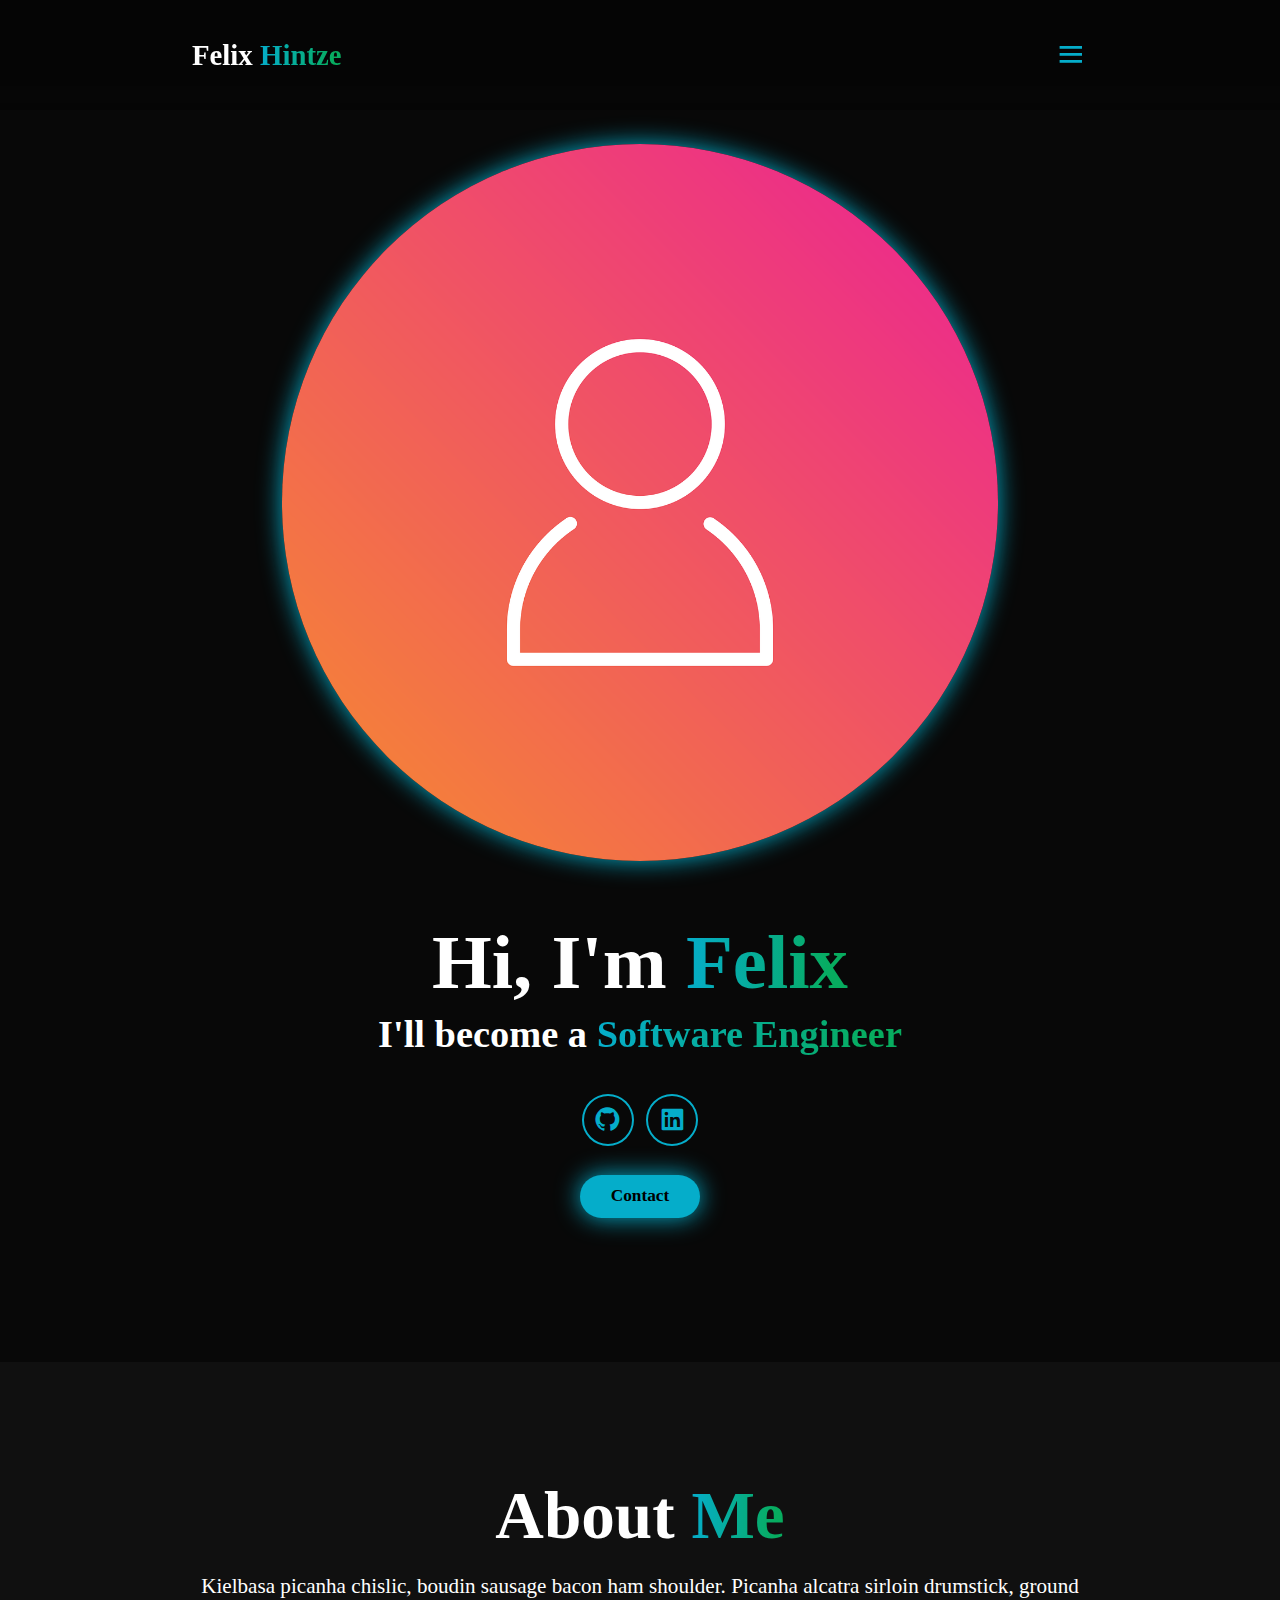
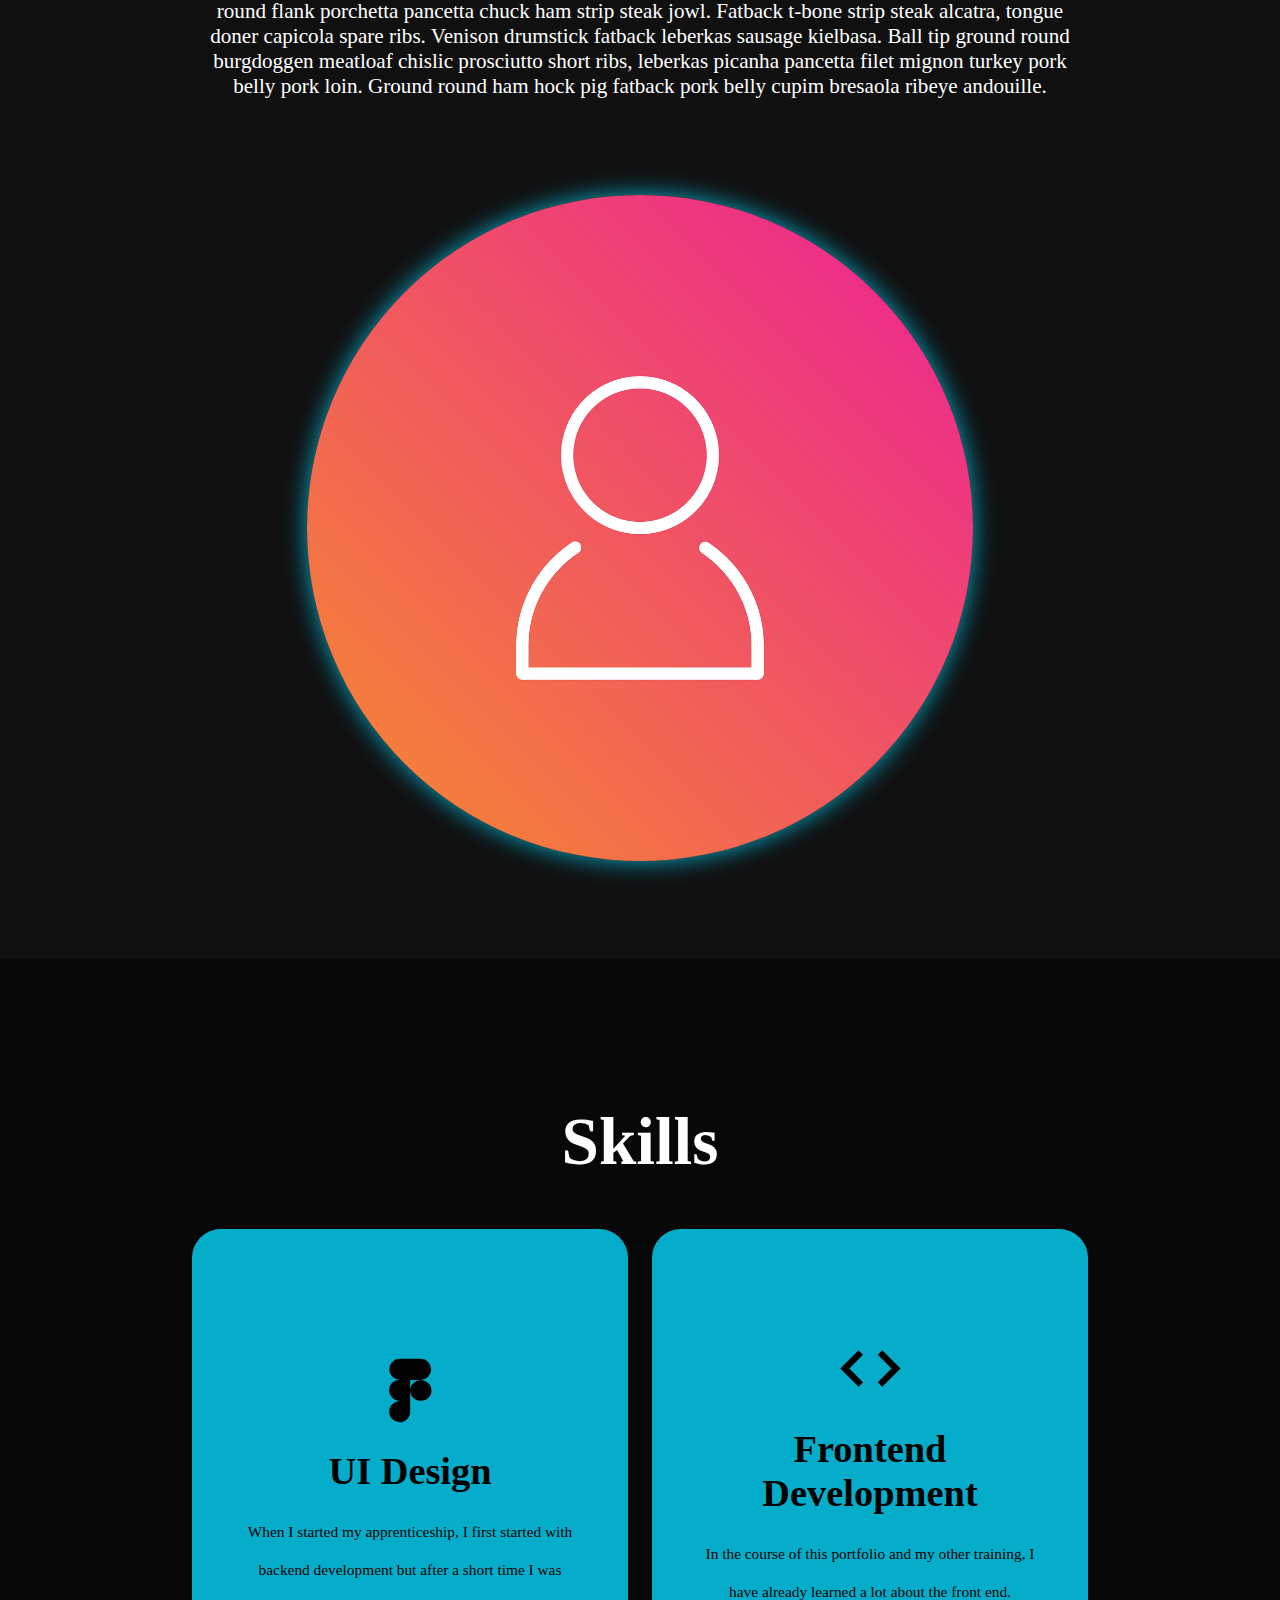
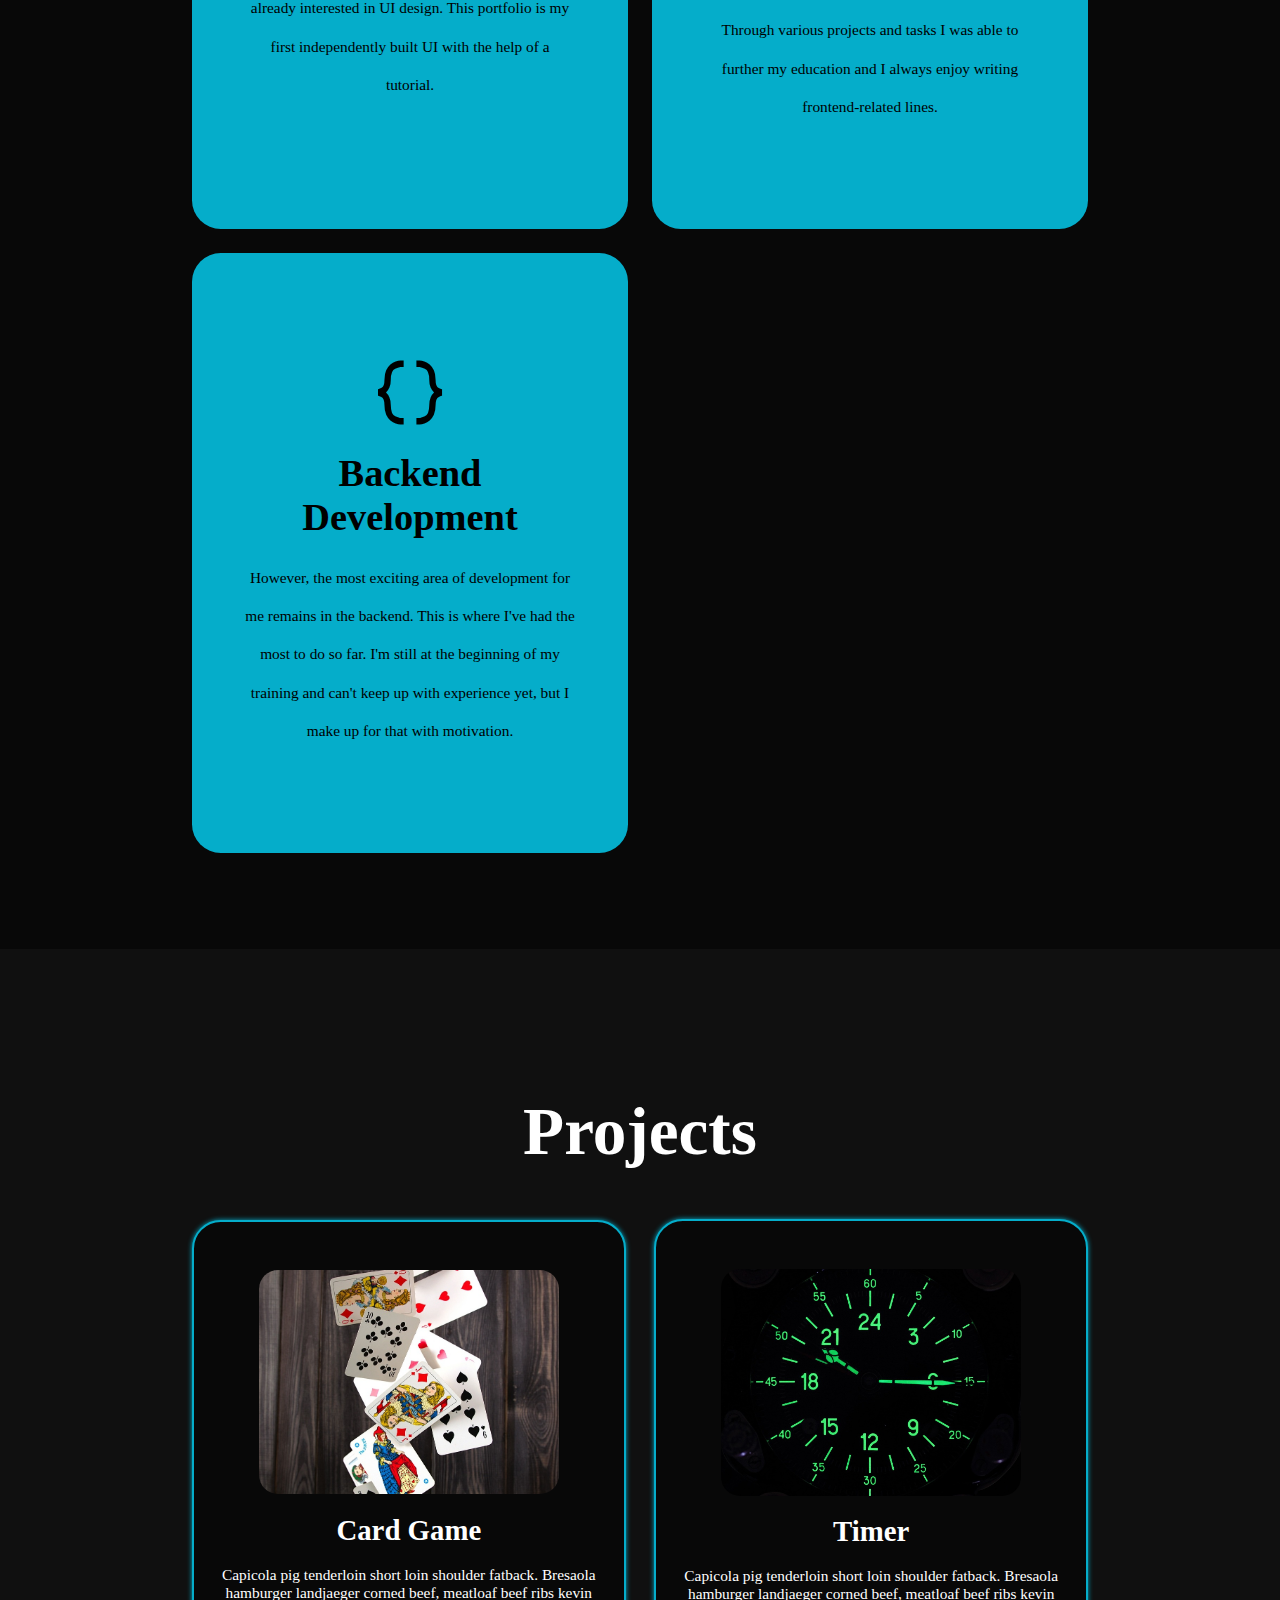
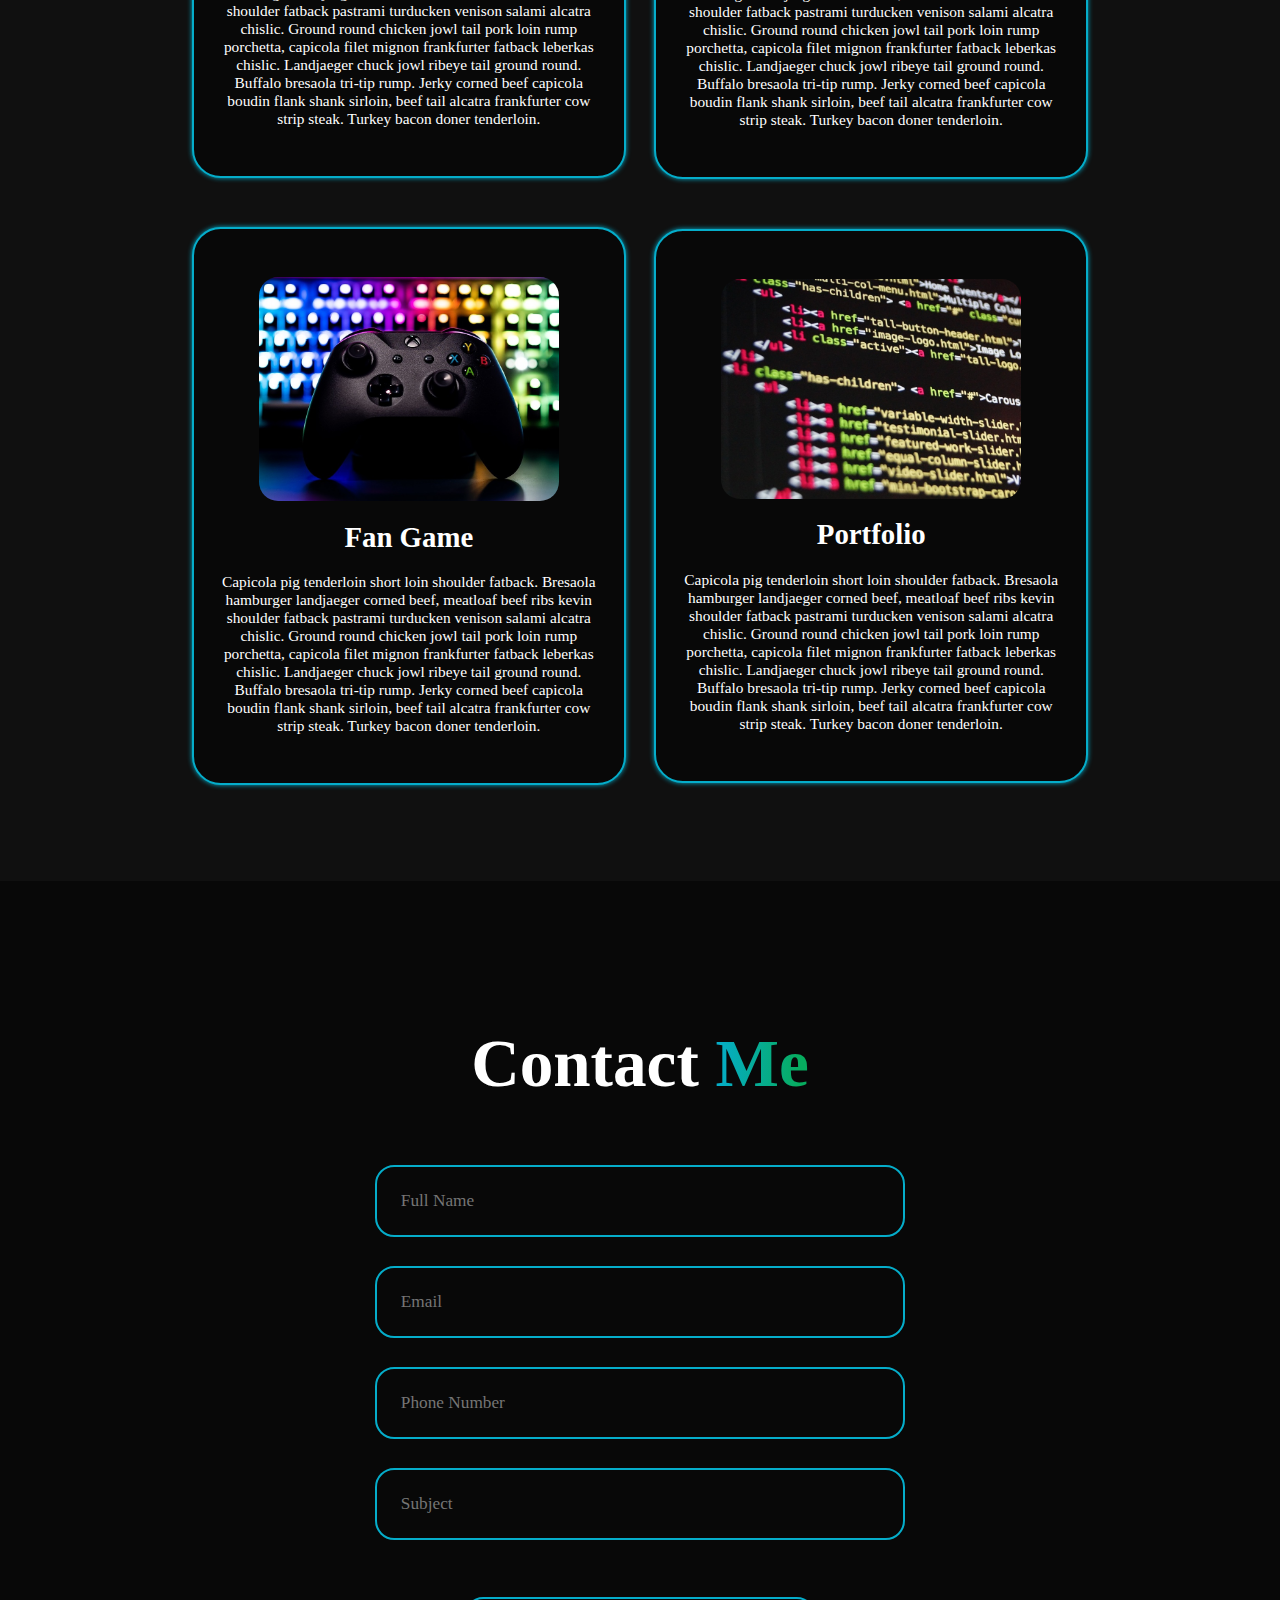
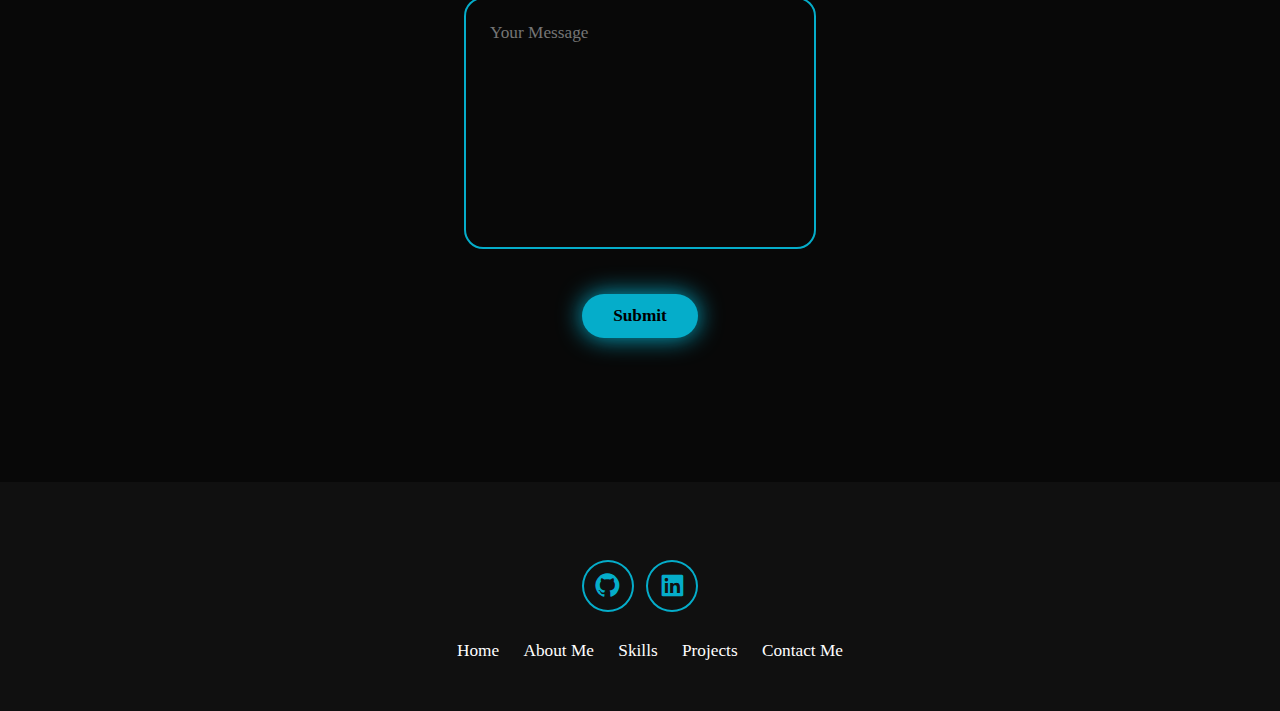
==== index.html @ 0c49659d "feat: added content to skills section" ====
<!DOCTYPE html>
<html lang="en">
  <head>
    <meta charset="UTF-8" />
    <meta name="viewport" content="width=device-width, initial-scale=1.0" />
    <title>Portfolio</title>
    <link rel="stylesheet" href="style.css" />
    <link
      rel="icon"
      type="image/x-icon"
      href="https://fhintze-netik.github.io\favicon.ico"
    />
    <link
      href="https://unpkg.com/boxicons@2.1.4/css/boxicons.min.css"
      rel="stylesheet"
    />
  </head>
  <body>
    <header class="header">
      <a href="#home" class="logo"> Felix <span>Hintze</span> </a>

      <i class="bx bx-menu" id="menu-icon"></i>

      <nav class="navbar">
        <a href="#home">Home</a>
        <a href="#about">About</a>
        <a href="#skills">Skills</a>
        <a href="#projects">Projects</a>
        <a href="#contact">Contact</a>
      </nav>

      <button class="gradient-btn"><a href="#contact">Contact Me</a></button>
    </header>

    <section class="home" id="home">
      <div class="home-content">
        <h1>Hi, I'm <span>Felix</span></h1>
        <h3>I'll become a <span>Software Engineer</span></h3>
        <p></p>
        <div class="social-icons">
          <a href="https://github.com/fhintze-netik">
            <i class="bx bxl-github"></i>
          </a>
          <a href="#">
            <i class="bx bxl-linkedin-square"></i>
          </a>
        </div>

        <div class="btn-group">
          <a href="#contact" class="btn">Contact</a>
        </div>
      </div>

      <div class="home-img">
        <img src="image.png" alt="" />
      </div>
    </section>

    <section class="about" id="about">
      <div class="about-img">
        <img src="image.png" alt="" />
      </div>

      <div class="about-content">
        <h2>About <span>Me</span></h2>
        <p>
          Kielbasa picanha chislic, boudin sausage bacon ham shoulder. Picanha
          alcatra sirloin drumstick, ground round flank porchetta pancetta chuck
          ham strip steak jowl. Fatback t-bone strip steak alcatra, tongue doner
          capicola spare ribs. Venison drumstick fatback leberkas sausage
          kielbasa. Ball tip ground round burgdoggen meatloaf chislic prosciutto
          short ribs, leberkas picanha pancetta filet mignon turkey pork belly
          pork loin. Ground round ham hock pig fatback pork belly cupim bresaola
          ribeye andouille.
        </p>
      </div>
    </section>

    <section class="skills" id="skills">
      <h2 class="heading">Skills</h2>

      <div class="skills-container">
        <div class="skills-box">
          <div class="skills-info">
            <i class="bx bxl-figma"></i>
            <h4>UI Design</h4>
            <p>
              When I started my apprenticeship, I first started with backend
              development but after a short time I was already interested in UI
              design. This portfolio is my first independently built UI with the
              help of a tutorial.
            </p>
          </div>
        </div>
        <div class="skills-box">
          <div class="skills-info">
            <i class="bx bx-code"></i>
            <h4>Frontend Development</h4>
            <p>
              In the course of this portfolio and my other training, I have
              already learned a lot about the front end. Through various
              projects and tasks I was able to further my education and I always
              enjoy writing frontend-related lines.
            </p>
          </div>
        </div>
        <div class="skills-box">
          <div class="skills-info">
            <i class="bx bx-code-curly"></i>
            <h4>Backend Development</h4>
            <p>
              However, the most exciting area of development for me remains in
              the backend. This is where I've had the most to do so far. I'm
              still at the beginning of my training and can't keep up with
              experience yet, but I make up for that with motivation.
            </p>
          </div>
        </div>
      </div>
    </section>
    <section class="projects" id="projects">
      <h2 class="heading">Projects</h2>
      <div class="projects-box">
        <div class="project-card">
          <img src="project1.jpg" alt="" />

          <h3>Card Game</h3>
          <p>
            Capicola pig tenderloin short loin shoulder fatback. Bresaola
            hamburger landjaeger corned beef, meatloaf beef ribs kevin shoulder
            fatback pastrami turducken venison salami alcatra chislic. Ground
            round chicken jowl tail pork loin rump porchetta, capicola filet
            mignon frankfurter fatback leberkas chislic. Landjaeger chuck jowl
            ribeye tail ground round. Buffalo bresaola tri-tip rump. Jerky
            corned beef capicola boudin flank shank sirloin, beef tail alcatra
            frankfurter cow strip steak. Turkey bacon doner tenderloin.
          </p>
        </div>
        <div class="project-card">
          <img src="project2.jpg" alt="" />

          <h3>Timer</h3>
          <p>
            Capicola pig tenderloin short loin shoulder fatback. Bresaola
            hamburger landjaeger corned beef, meatloaf beef ribs kevin shoulder
            fatback pastrami turducken venison salami alcatra chislic. Ground
            round chicken jowl tail pork loin rump porchetta, capicola filet
            mignon frankfurter fatback leberkas chislic. Landjaeger chuck jowl
            ribeye tail ground round. Buffalo bresaola tri-tip rump. Jerky
            corned beef capicola boudin flank shank sirloin, beef tail alcatra
            frankfurter cow strip steak. Turkey bacon doner tenderloin.
          </p>
        </div>
        <div class="project-card">
          <img src="project3.jpg" alt="" />

          <h3>Fan Game</h3>
          <p>
            Capicola pig tenderloin short loin shoulder fatback. Bresaola
            hamburger landjaeger corned beef, meatloaf beef ribs kevin shoulder
            fatback pastrami turducken venison salami alcatra chislic. Ground
            round chicken jowl tail pork loin rump porchetta, capicola filet
            mignon frankfurter fatback leberkas chislic. Landjaeger chuck jowl
            ribeye tail ground round. Buffalo bresaola tri-tip rump. Jerky
            corned beef capicola boudin flank shank sirloin, beef tail alcatra
            frankfurter cow strip steak. Turkey bacon doner tenderloin.
          </p>
        </div>
        <div class="project-card">
          <img src="project4.jpg" alt="" />

          <h3>Portfolio</h3>
          <p>
            Capicola pig tenderloin short loin shoulder fatback. Bresaola
            hamburger landjaeger corned beef, meatloaf beef ribs kevin shoulder
            fatback pastrami turducken venison salami alcatra chislic. Ground
            round chicken jowl tail pork loin rump porchetta, capicola filet
            mignon frankfurter fatback leberkas chislic. Landjaeger chuck jowl
            ribeye tail ground round. Buffalo bresaola tri-tip rump. Jerky
            corned beef capicola boudin flank shank sirloin, beef tail alcatra
            frankfurter cow strip steak. Turkey bacon doner tenderloin.
          </p>
        </div>
      </div>
    </section>
    <section class="contact" id="contact">
      <h2 class="heading">Contact <span>Me</span></h2>
      <form action="" name="contact-us" id="contact-form">
        <div class="input-group">
          <div class="input-box">
            <input type="text" name="Full-Name" placeholder="Full Name" />
            <input type="email" name="Email" placeholder="Email" />
          </div>
          <div class="input-box">
            <input
              type="number"
              name="Phone-Number"
              placeholder="Phone Number"
            />
            <input type="text" name="Subject" placeholder="Subject" />
          </div>
        </div>
        <div class="input-group-2">
          <textarea
            name="Message"
            id=""
            placeholder="Your Message"
            cols="30"
            rows="10"
          ></textarea>
        </div>
        <button
          onclick="changeText('submit-button', 'Submitted', 'Submit')"
          type="submit"
          id="submit-button"
          value="Send Message"
          class="btn"
        >
          Submit
        </button>
      </form>
    </section>

    <footer class="footer">
      <div class="social-icons">
        <a href="https://github.com/fhintze-netik">
          <i class="bx bxl-github"></i>
        </a>
        <a href="#">
          <i class="bx bxl-linkedin-square"></i>
        </a>
      </div>

      <ul class="list">
        <li>
          <a href="#home">Home</a>
        </li>
        <li>
          <a href="#about">About Me</a>
        </li>
        <li>
          <a href="#skills">Skills</a>
        </li>
        <li>
          <a href="#projects">Projects</a>
        </li>
        <li>
          <a href="#contact">Contact Me</a>
        </li>
      </ul>
    </footer>

    <script src="script.js"></script>
  </body>
</html>
---- style.css ----
* {
  margin: 0;
  padding: 0;
  box-sizing: border-box;
  text-decoration: none;
  scroll-behavior: smooth;
  font-family: "Poppins";
}
:root {
  --bg-color: #080808;
  --second-bg-color: #101010;
  --text-color: white;
  --main-color: #05adca;
}
html {
  font-size: 60%;
  overflow-x: hidden;
}
body
{
  background: var(--bg-color);
  color: var(--text-color);
}

/*---Header---------------------------------------*/

.header
{
  position: fixed;
  width: 100%;
  top: 0;
  left: 0;
  padding: 4rem 15%;
  background-color: rgba(0, 0, 0, 0.3);
  backdrop-filter: blur(10px);
  display: flex;
  justify-content: space-between;
  align-items: center;
  z-index: 1000;
}
#menu-icon
{
  font-size: 3.5rem;
  color: var(--main-color);
  display: none;
}
.logo
{
  font-size: 3rem;
  color: var(--text-color);
  font-weight: 800;
  cursor: pointer;
  transition: 0.3s ease-in-out;
}
.logo:hover
{
  transform: scale(1.1);
}
span
{
  background: linear-gradient(
    270deg,
    #07ac5f 10%,
    #05adca 100%
  );
  background-clip: text;
  color: transparent;
}
.navbar a
{
  font-size: 1.8rem;
  color: var(--text-color);
  margin-left: 4rem;
  font-weight: 500;
  transition: 0.3s ease-in-out;
  border-bottom: 3px solid transparent;
}
.navbar a:hover
{
  color: var(--main-color);
  border-bottom: 3px solid var(--main-color);
}
.gradient-btn
{
  font-size: 1.8rem;
  padding: 1rem 2rem;
  border-radius: 3rem;
  background: linear-gradient(
    270deg,
    #07ac5f 10%,
    #05adca 100%
  );
  letter-spacing: 1px;
  cursor: pointer;
  transition: 0.3s ease-in-out;
  color: white;
  border: none;
  text-wrap: nowrap;
}
.gradient-btn:hover{
  transform: scale(1.05);
}

/*---Content------------------------------------------*/

section
{
  min-height: 100vh;
  padding: 10rem 15%;
}

/*---Home-Content------------------------------------------*/

.home
{
  display: flex;
  align-items: center;
  justify-content: center;
  gap: 15rem;
}
.home-content
{
  display: flex;
  flex-direction: column;
  align-items: flex-end;
  text-align: right;
}
.home-content h1
{
  font-size: 8rem;
  font-weight: 700;
  margin-top: 1.5rem;
  line-height: 1;
}
.home-content h3
{
  margin: 1rem 0;
  font-size: 4rem;
}
.home-content p
{
  font-size: 1.5rem;
  font-weight: 500;
  line-height: 1.8;
}
.home-img img
{
  width: 32vw;
  border-radius: 50%;
  box-shadow: 0 0 25px var(--main-color);
  transition: 0.4s ease-in-out;
}
.home-img img:hover
{
  box-shadow: 0 0 25px var(--main-color),
  0 0 50px var(--main-color),
  0 0 100px var(--main-color);
} 
.social-icons a
{
  display: inline-flex;
  justify-content: center;
  align-items: center;
  font-size: 3rem;
  padding: 1rem;
  background: transparent;
  border: 2px solid var(--main-color);
  border-radius: 50%;
  color: var(--main-color);
  margin: 3rem 0.5rem;
  transition: 0.3s ease-in-out;
}
.social-icons a:hover
{
  color: var(--text-color);
  background-color: var(--main-color);
  transform: scale(1.2)translateY(-5px);
}

/*---Home-Content------------------------------------------*/

/*---Button-Content------------------------------------------*/
.btn-group
{
  display: flex;
  gap: 1.5rem;
}
.btn
{
  display: inline-block;
  padding: 1rem 3rem;
  background-color: var(--main-color);
  box-shadow: 0 0 25px var(--main-color);
  border-radius: 3rem;
  font-size: 1.8rem;
  color: black;
  border: 2px solid transparent;
  font-weight: 600;
  transition: 0.3s ease-in-out;
}
.btn.btn:hover
{
  transform: scale(1.05);
  box-shadow: 0 0 25px var(--main-color),
  0 0 50px var(--main-color);
}
.btn-group a:nth-of-type(2)
{
  background-color: black;
  color: var(--main-color);
  border: 2px solid var(--main-color);
  box-shadow: 0 0 25px transparent;
}
.btn-group a:nth-of-type(2):hover
{
  box-shadow: 0 0 25px var(--main-color);
  background-color: var(--main-color);
  color: black;
}

/*---Button-Content------------------------------------------*/

/*---About-Content------------------------------------------*/
.about
{
  display: flex;
  justify-content: center;
  align-items: center;
  gap: 10rem;
  background: var(--second-bg-color);
}
.about-img img{
  width: 32vw;
  border-radius: 50%;
  box-shadow: 0 0 25px var(--main-color);
  transition: 0.4s ease-in-out;
}
.about-img img:hover
{
  box-shadow: 0 0 25px var(--main-color),
  0 0 50px var(--main-color),
  0 0 100px var(--main-color);
}
.about-content h2
{
font-size: 7rem;
text-align: left;
}
.about-content p
{
  font-size: 2.2rem;
}
.about-content .btn
{
  margin: 3rem 0;
}
/*---About-Content------------------------------------------*/

/*---Scrollbar------------------------------------------*/

::-webkit-scrollbar
{
  width: 20px;
}

::-webkit-scrollbar-thumb
{
  background-color: var(--main-color);
  border-radius: 3rem;
}
::-webkit-scrollbar-track
{
  background-color: var(--bg-color);
}

/*---Scrollbar------------------------------------------*/

/*---Skills-Content------------------------------------------*/

.heading
{
  text-align: center;
  font-size: 7rem;
  margin: 5rem 0;
}

.skills
{
  background-color: var(--bg-color);
  color: black;
}
.skills h2
{
  color: var(--text-color);
}
.skills-container
{
 display: grid;
 grid-template-columns: repeat(auto-fit, minmax(300px, 1fr));
 align-items: center;
 gap: 2.5rem; 
}
.skills-box
{
  display: flex;
  justify-content: center;
  align-items: center;
  background-color: var(--main-color);
  height: 600px;
  border-radius: 3rem;
  cursor: pointer;
  border: 5px solid transparent;
  transition: 0.4s ease-in-out;
}
.skills-box:hover
{
  background: var(--second-bg-color);
  color: var(--main-color);
  border: 5px solid var(--main-color);
  transform: scale(1.03);
}
.skills-info
{
  display: flex;
  flex-direction: column;
  text-align: center;
  justify-content: center;
  align-items: center;
  padding: 5rem;
}
.skills-info h4
{
  font-size: 4rem;
  margin: 2rem 0;
}
.skills-info p
{
  font-size: 1.6rem;
  font-weight: 400;
  line-height: 2.5;
}
.skills-info i
{
  font-size: 8rem;
}
/*---Skills-Content------------------------------------------*/

/*---Project-Content------------------------------------------*/

.projects
{
  background-color: var(--second-bg-color);
}
.projects-box
{
  display: grid;
  grid-template-columns: repeat(auto-fit, minmax(350px, 1fr));
  place-items: center;
  gap: 3rem;
  row-gap: 5rem;
}
.project-card
{
  display: flex;
  flex-direction: column;
  align-items: center;
  justify-content: center;
  text-align: center;
  background-color: var(--bg-color);
  border: 2px solid var(--main-color);
  border-radius: 3rem;
  gap: 2rem;
  padding: 5rem 2rem;
  overflow: hidden;
  cursor: pointer;
  box-shadow: 0 0 5px var(--main-color);
  transition: 0.3s ease;
}
.project-card:hover
{
  box-shadow: 0 0 25px var(--main-color),
  0 0 50px var(--main-color);
  transform: scale(1.02);
}
.project-card img
{
  max-width: 300px;
  border-radius: 2em;
  object-fit: cover;
}
.project-card h3
{
  font-size: 3rem;
}
.project-card p
{
  font-size: 1.6rem;
}

/*---Project-Content------------------------------------------*/

/*---Contact-Content------------------------------------------*/

.contact
{
  background-color: var(--bg-color);
}
.contact h2
{
  margin-bottom: 3rem;
  color: var(--text-color);
}
.contact form
{
  display: flex;
  align-items: center;
  justify-content: center;
  gap: 3rem;
  margin: 5rem 0;
  text-align: center;
}

.contact form .input-box input, .contact form textarea
{
  width: 100%;
  padding: 2.5rem;
  font-size: 1.8rem;
  color: var(--text-color);
  background-color: var(--bg-color);
  border-radius: 2rem;
  border: 2px solid var(--main-color);
  margin: 1.5rem 0;
  resize: none;
}

/*---Contact-Content------------------------------------------*/

/*---Footer------------------------------------------*/

.footer
{
  background-color: var(--second-bg-color);
  padding: 50px;
}
.footer .social-icons
{
  text-align: center;
}
.footer ul
{
  text-align: center;
  font-size: 1.8rem;
}
.footer ul li
{
  display: inline-block;
  margin-left: 20px;
}
.footer ul li a
{
  color: white;
  border-bottom: 3px solid transparent;
  transition: 0.3s ease-in-out;
}
.footer ul li a:hover
{
  border-bottom: 3px solid var(--main-color)
}

/*---Footer------------------------------------------*/

/*---Media------------------------------------------*/

@media(max-width:1285px)
{
  #menu-icon
  {
    display: block;
  }
  #menu-icon:hover
  {
    cursor: pointer;
  }
  .navbar
  {
    position: absolute;
    top: 100%;
    right: 0;
    width: 50%;
    padding: 1rem 3rem;
    background: rgba(0, 0, 0, 0.8);
    border-bottom-left-radius: 2rem;
    border-left: 2px solid var(--main-color);
    border-bottom: 2px solid var(--main-color);
    display: none;
  }
  .navbar a
  {
    display: block;
    font-size: 2rem;
    margin: 3rem 0;
    color: var(--text-color);
  }
  .navbar.active
  {
    display: block;
  }
  .gradient-btn
  {
    display: none;
  }
  .home
  {
    flex-direction: column-reverse;
    margin: 5rem 0;
    gap: 5rem;
  }
  .home-content{
    align-items: center;
    text-align: center;
  }
  .home-img img
  {
    width: 56vw;
  }
  .about
  {
    flex-direction: column-reverse;
    text-align: center;
  }
  .about h2
  {
    text-align: center;
    margin: 2rem 0;
  }
  .about img
  {
    width: 52vw;
  }
  .contact form
  {
    flex-direction: column;
  }
}

/*---Media------------------------------------------*/
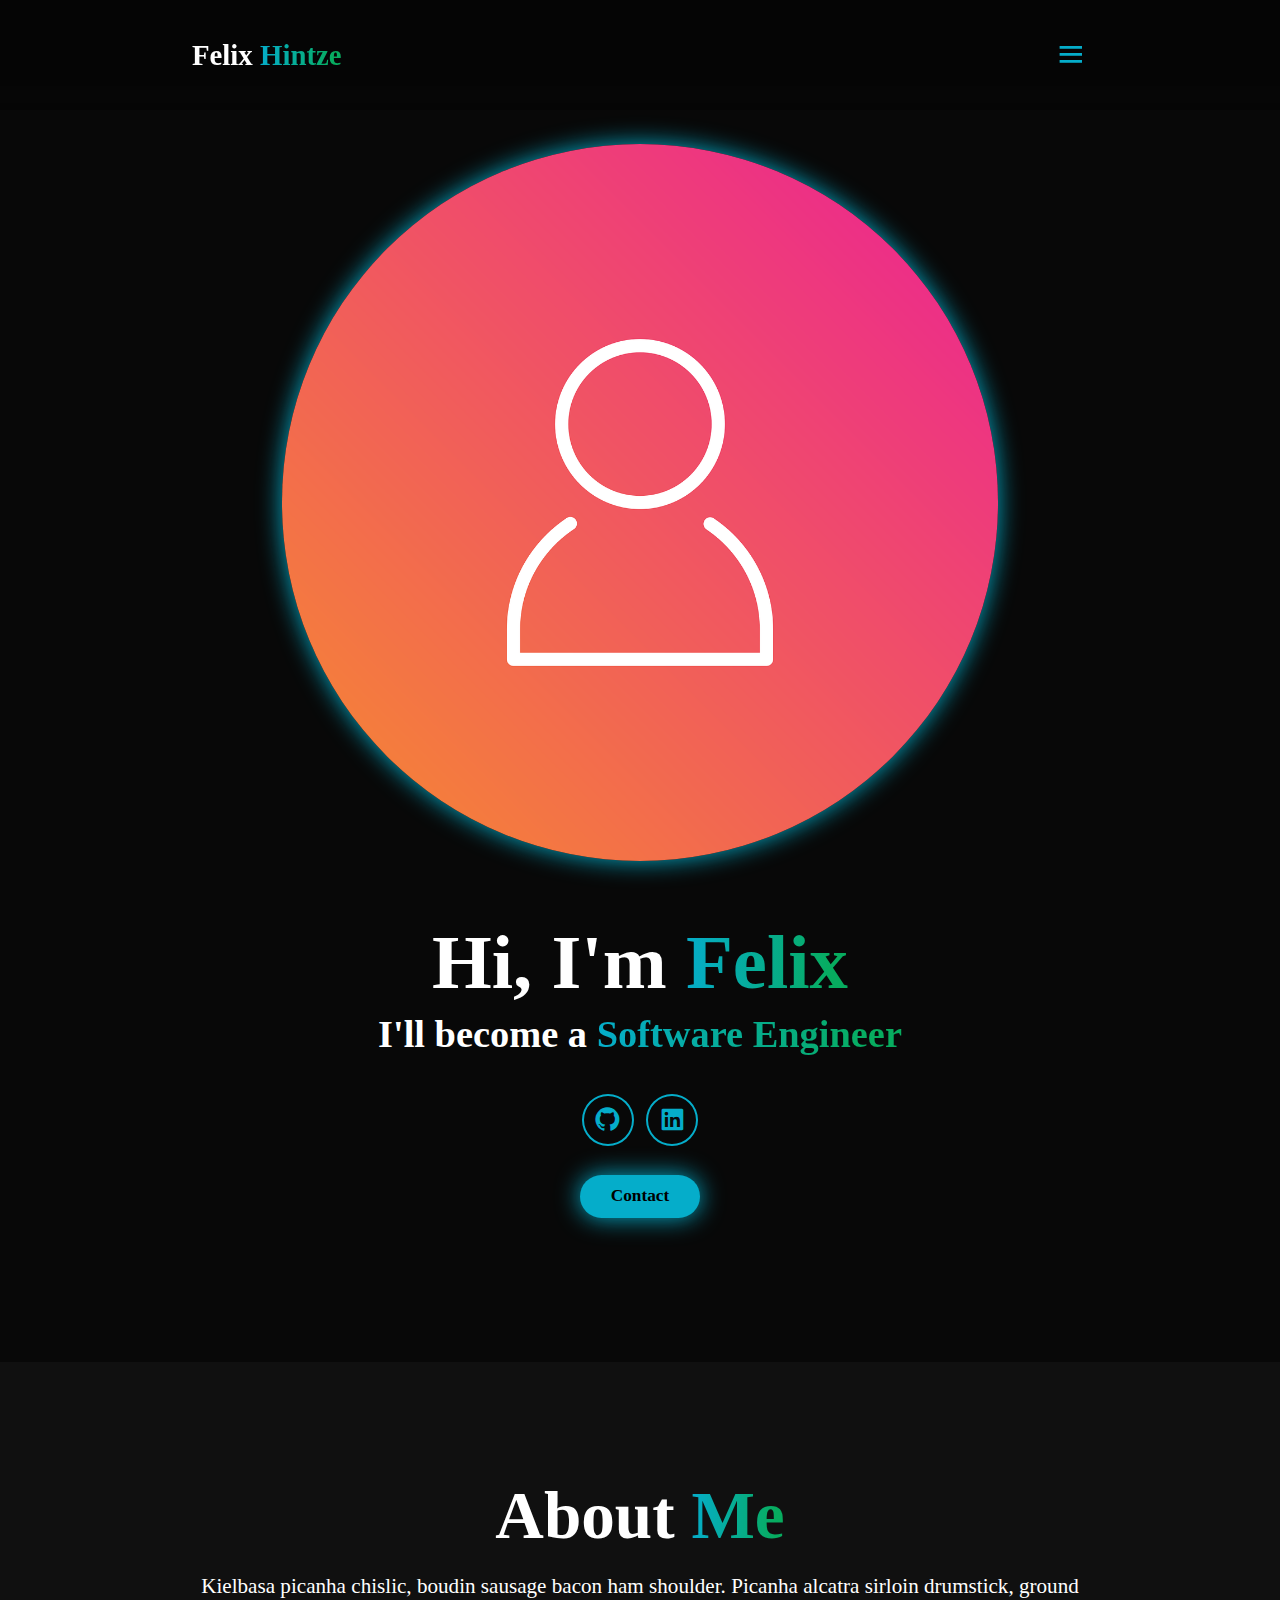
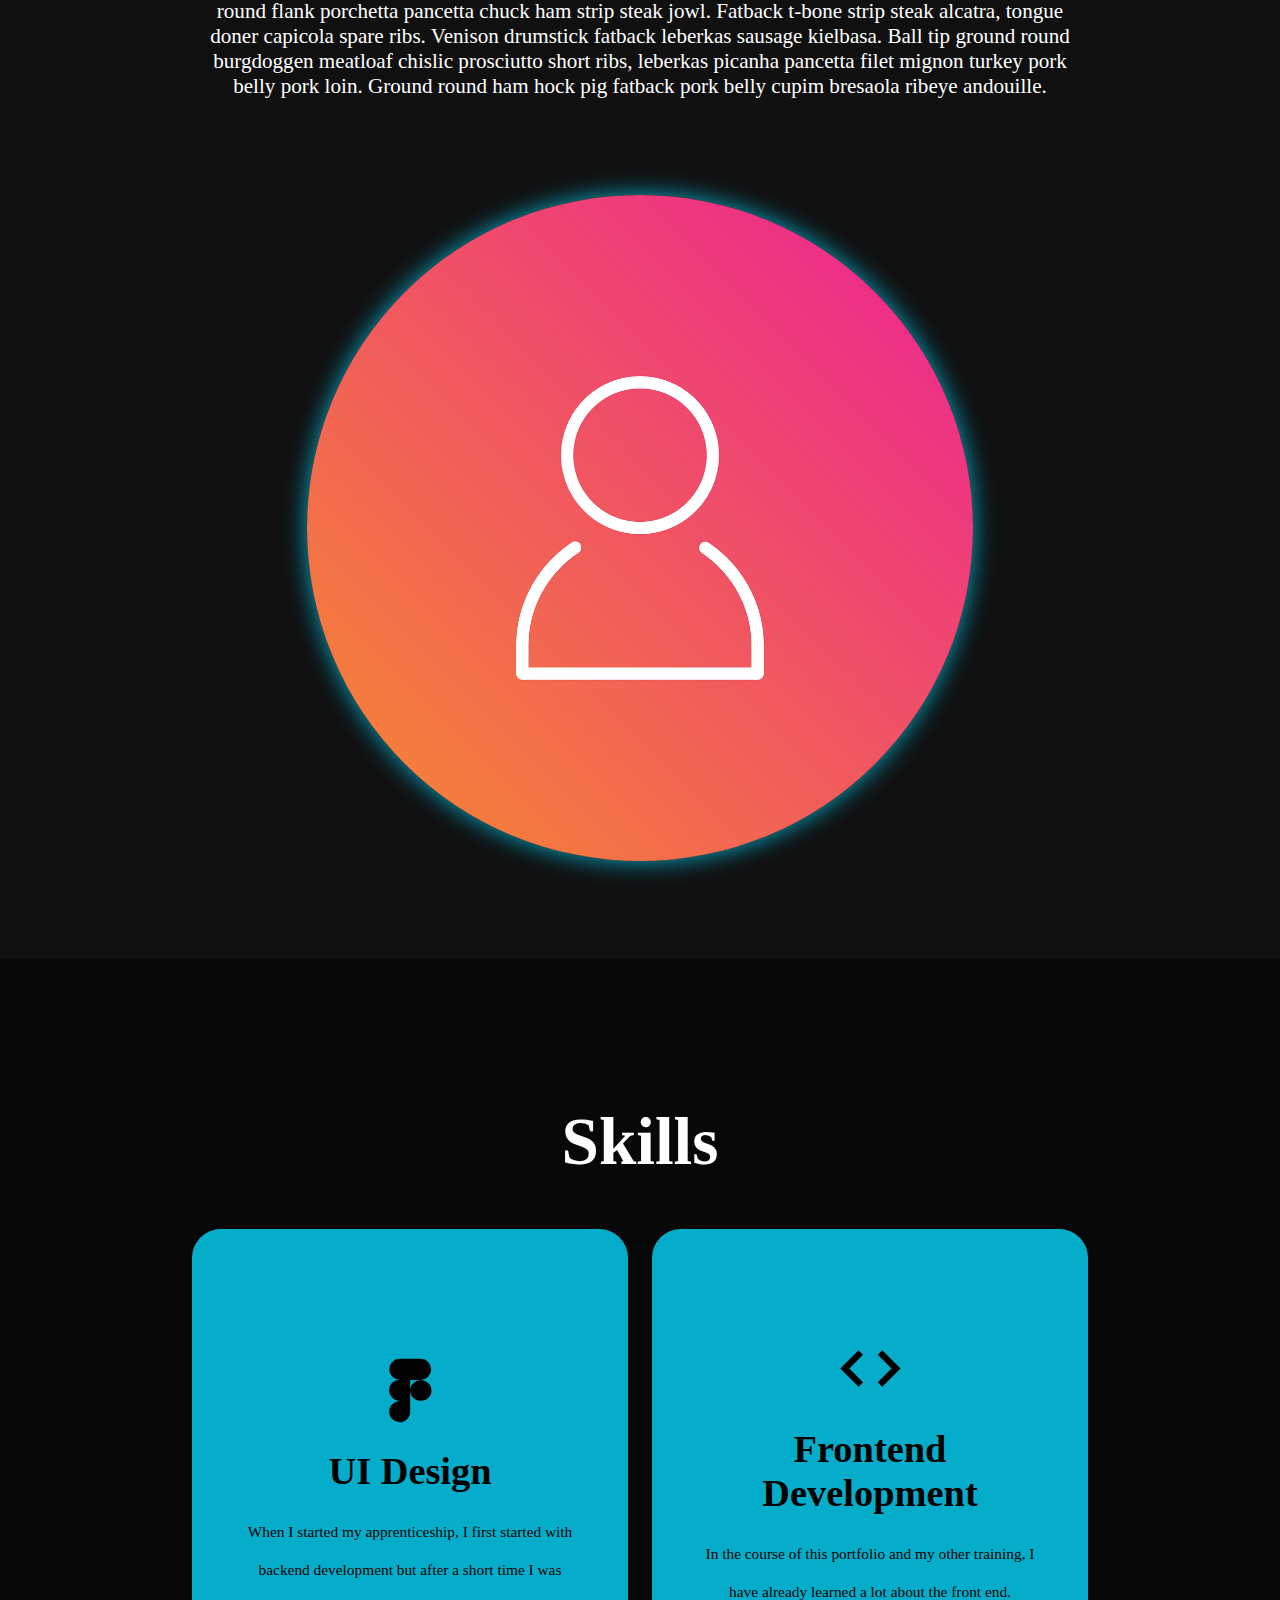
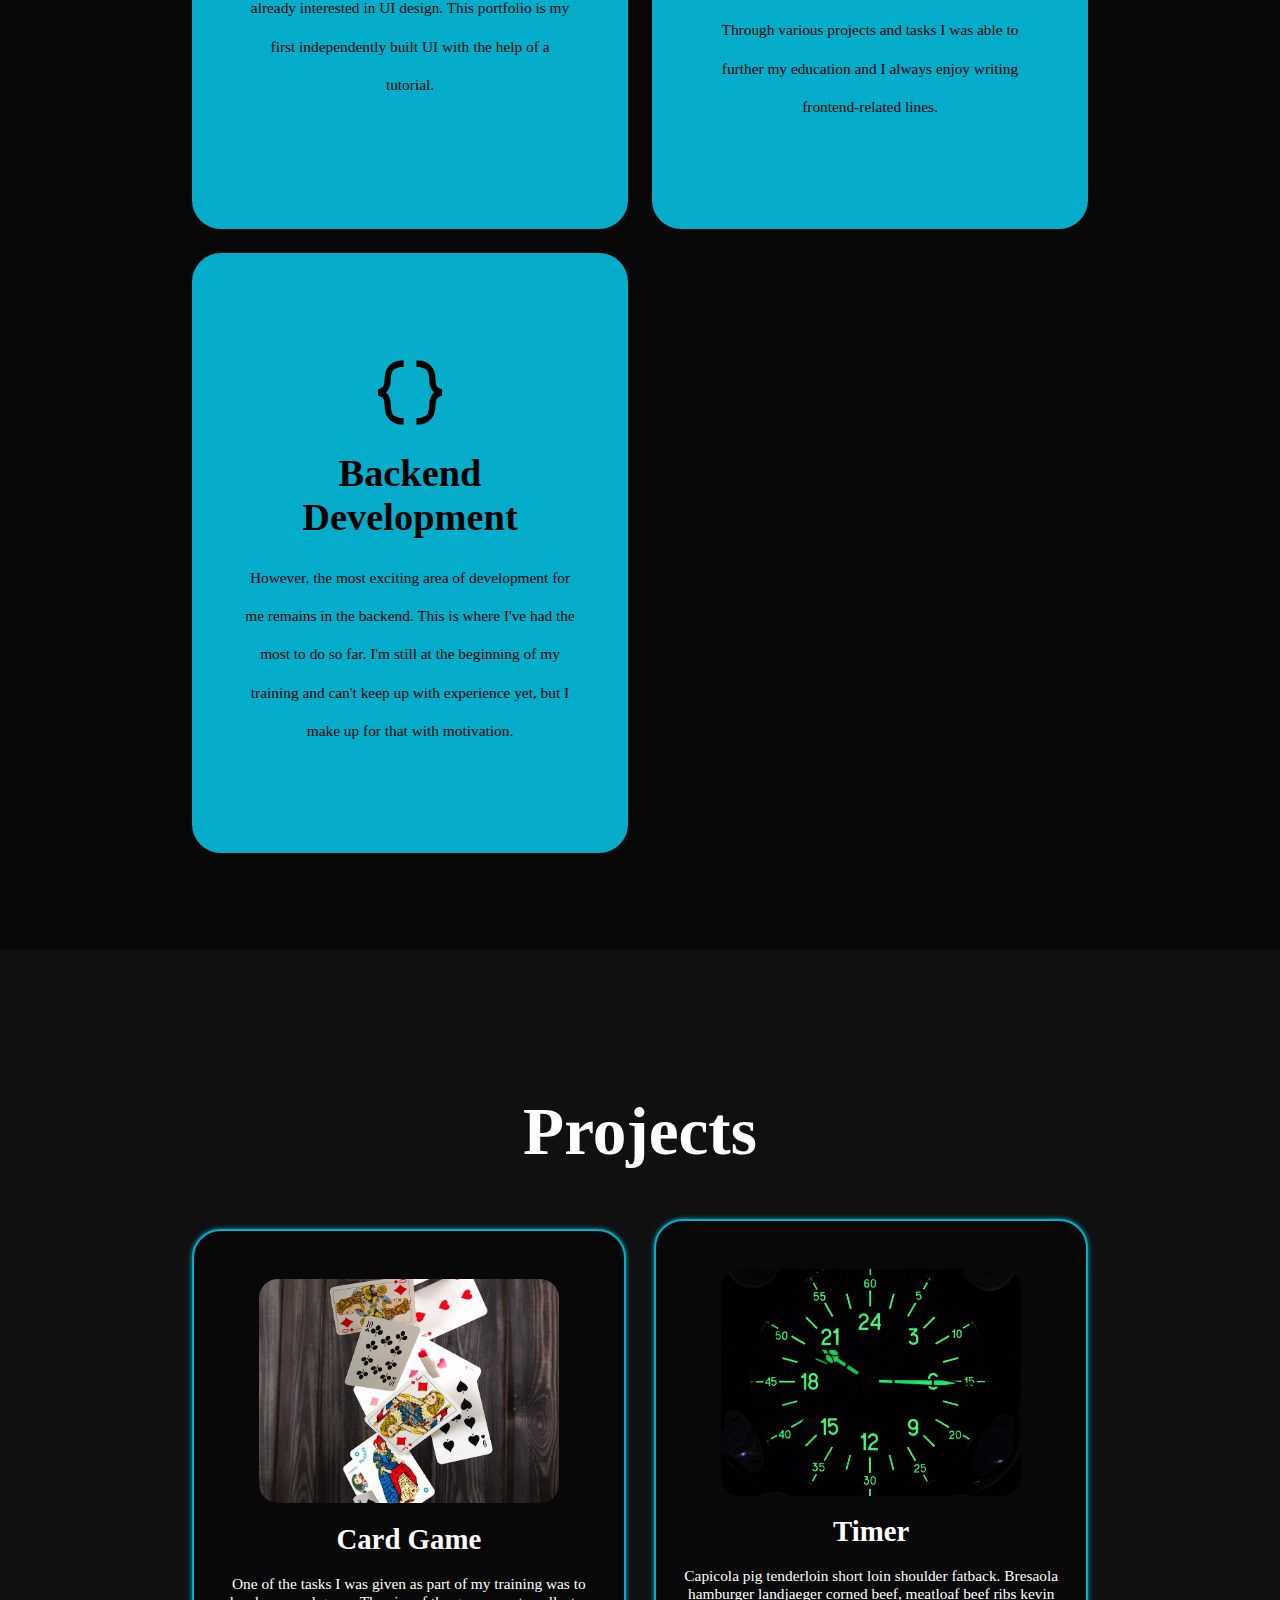
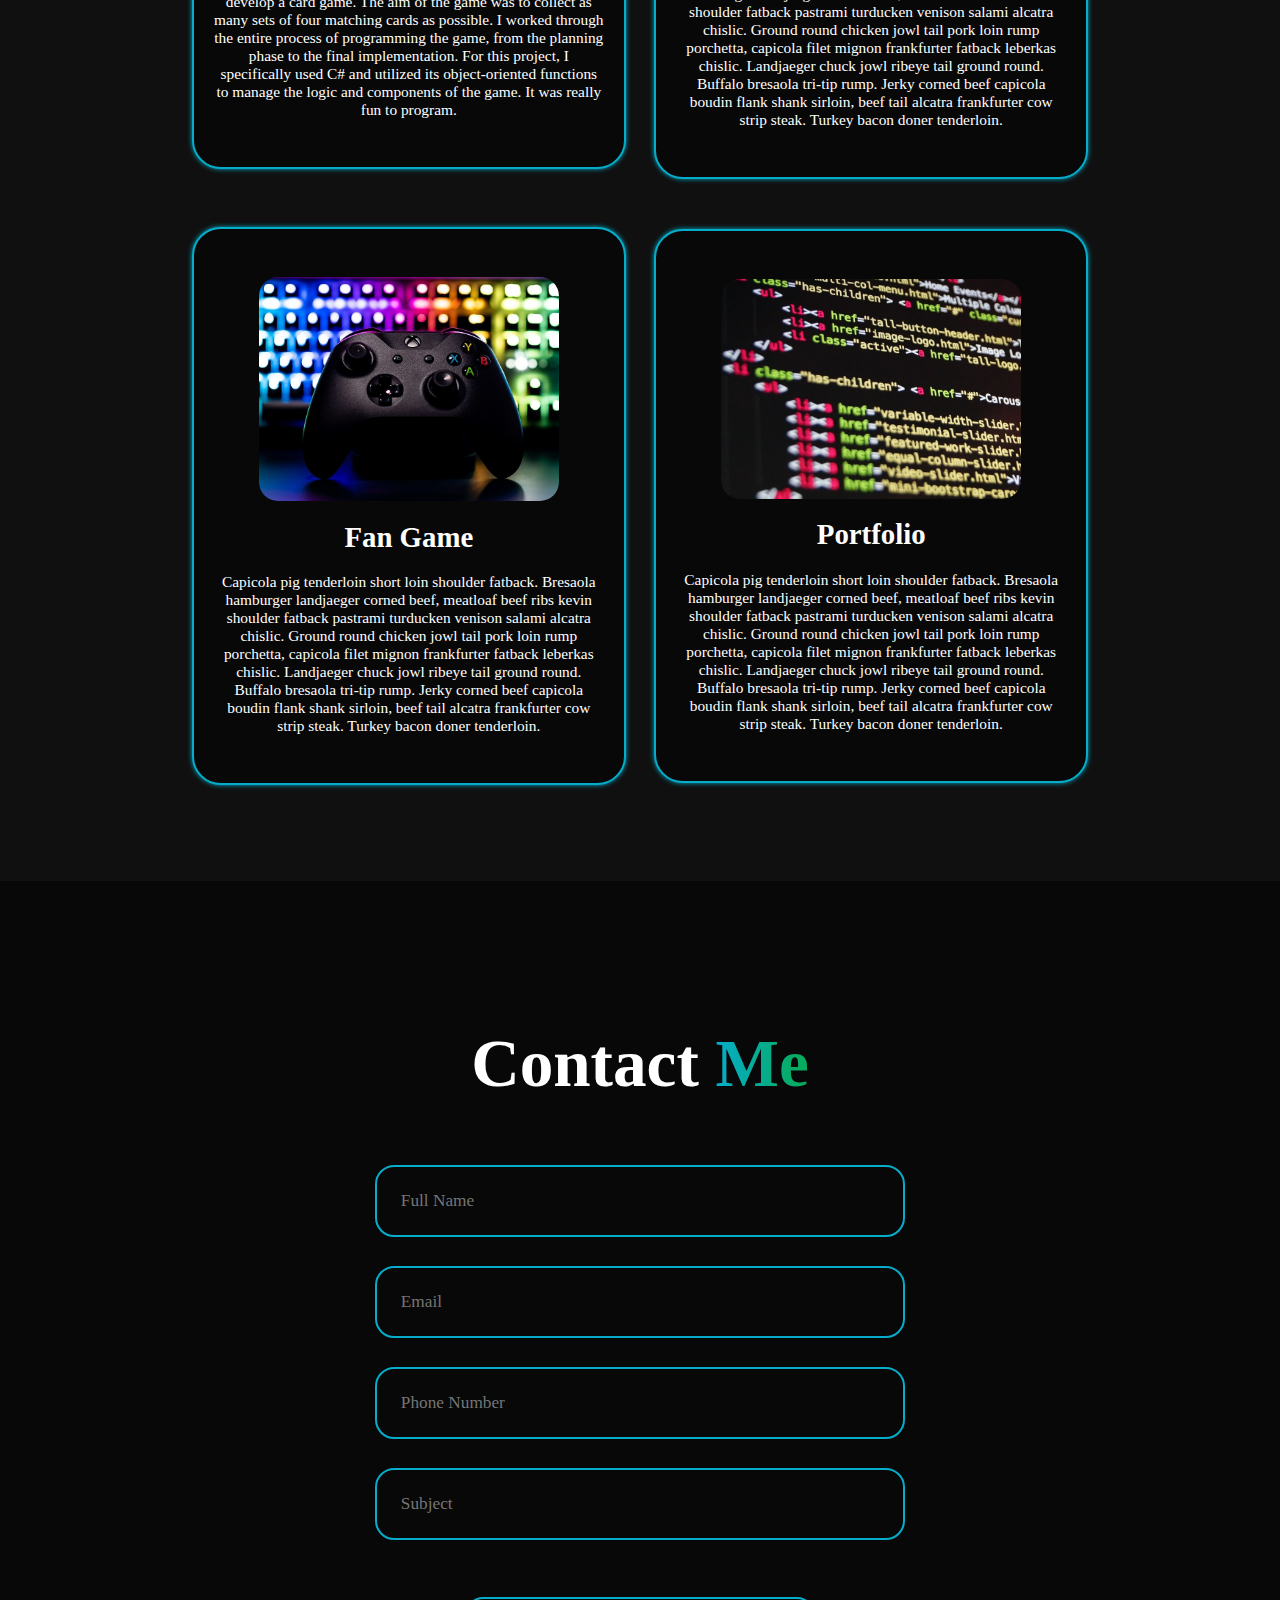
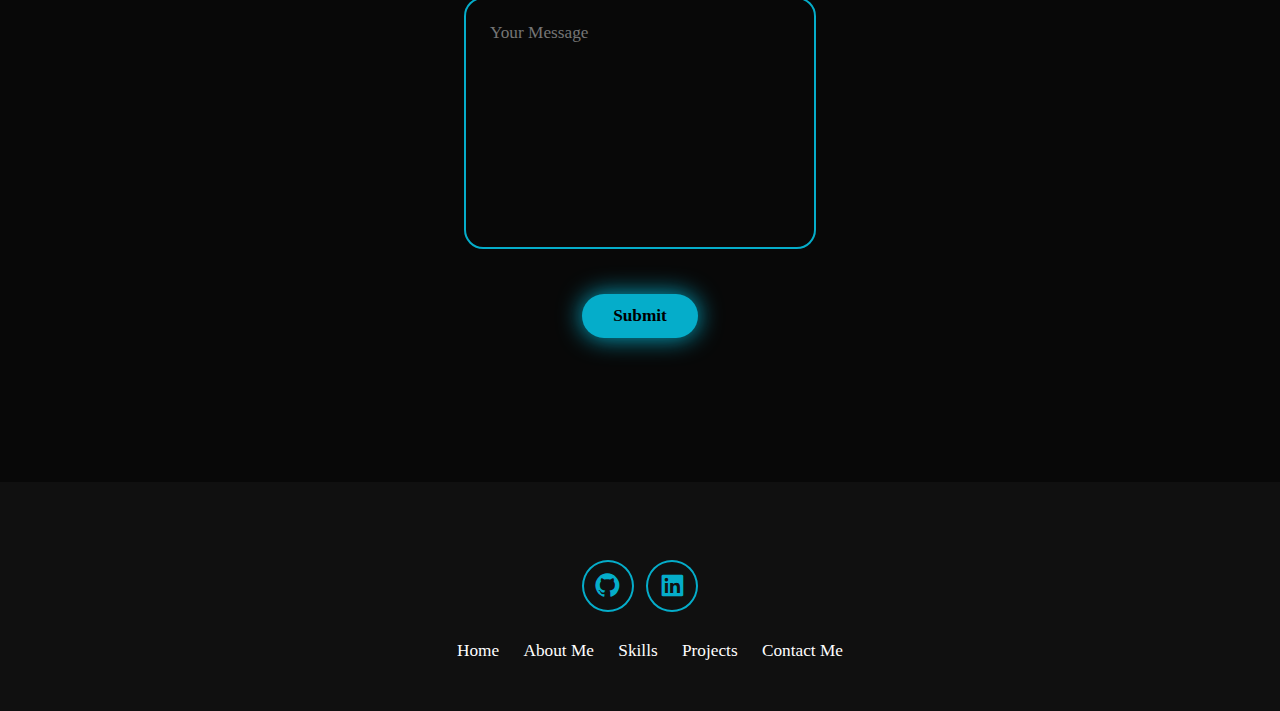
==== commit bd17853e: "feat: replaced placeholder text with card game related text" ====
--- a/index.html
+++ b/index.html
@@ -126,14 +126,13 @@
 
           <h3>Card Game</h3>
           <p>
-            Capicola pig tenderloin short loin shoulder fatback. Bresaola
-            hamburger landjaeger corned beef, meatloaf beef ribs kevin shoulder
-            fatback pastrami turducken venison salami alcatra chislic. Ground
-            round chicken jowl tail pork loin rump porchetta, capicola filet
-            mignon frankfurter fatback leberkas chislic. Landjaeger chuck jowl
-            ribeye tail ground round. Buffalo bresaola tri-tip rump. Jerky
-            corned beef capicola boudin flank shank sirloin, beef tail alcatra
-            frankfurter cow strip steak. Turkey bacon doner tenderloin.
+            One of the tasks I was given as part of my training was to develop a
+            card game. The aim of the game was to collect as many sets of four
+            matching cards as possible. I worked through the entire process of
+            programming the game, from the planning phase to the final
+            implementation. For this project, I specifically used C# and
+            utilized its object-oriented functions to manage the logic and
+            components of the game. It was really fun to program.
           </p>
         </div>
         <div class="project-card">
--- a/style.css
+++ b/style.css
@@ -97,6 +97,14 @@
   border: none;
   text-wrap: nowrap;
 }
+.gradient-btn a
+{
+color: black;
+}
+.gradient-btn a:visited
+{
+color: black;
+}
 .gradient-btn:hover{
   transform: scale(1.05);
 }
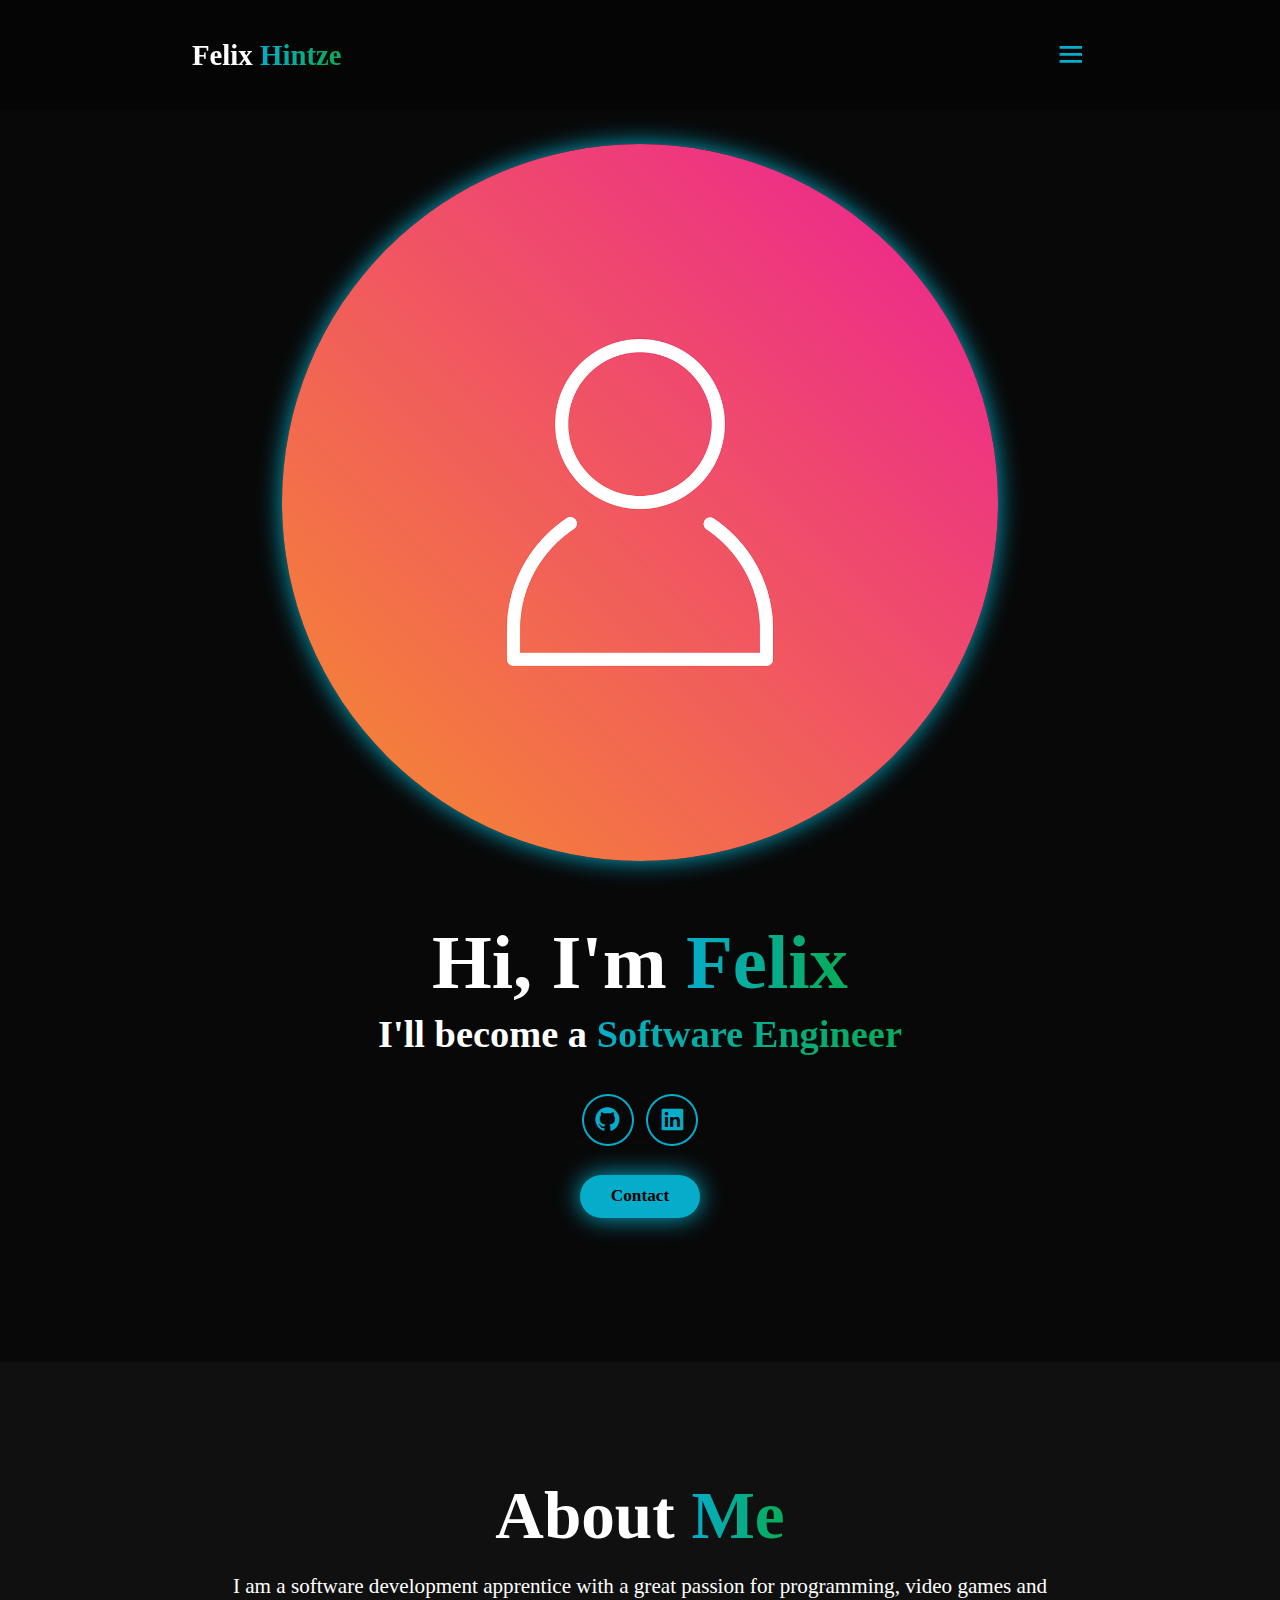
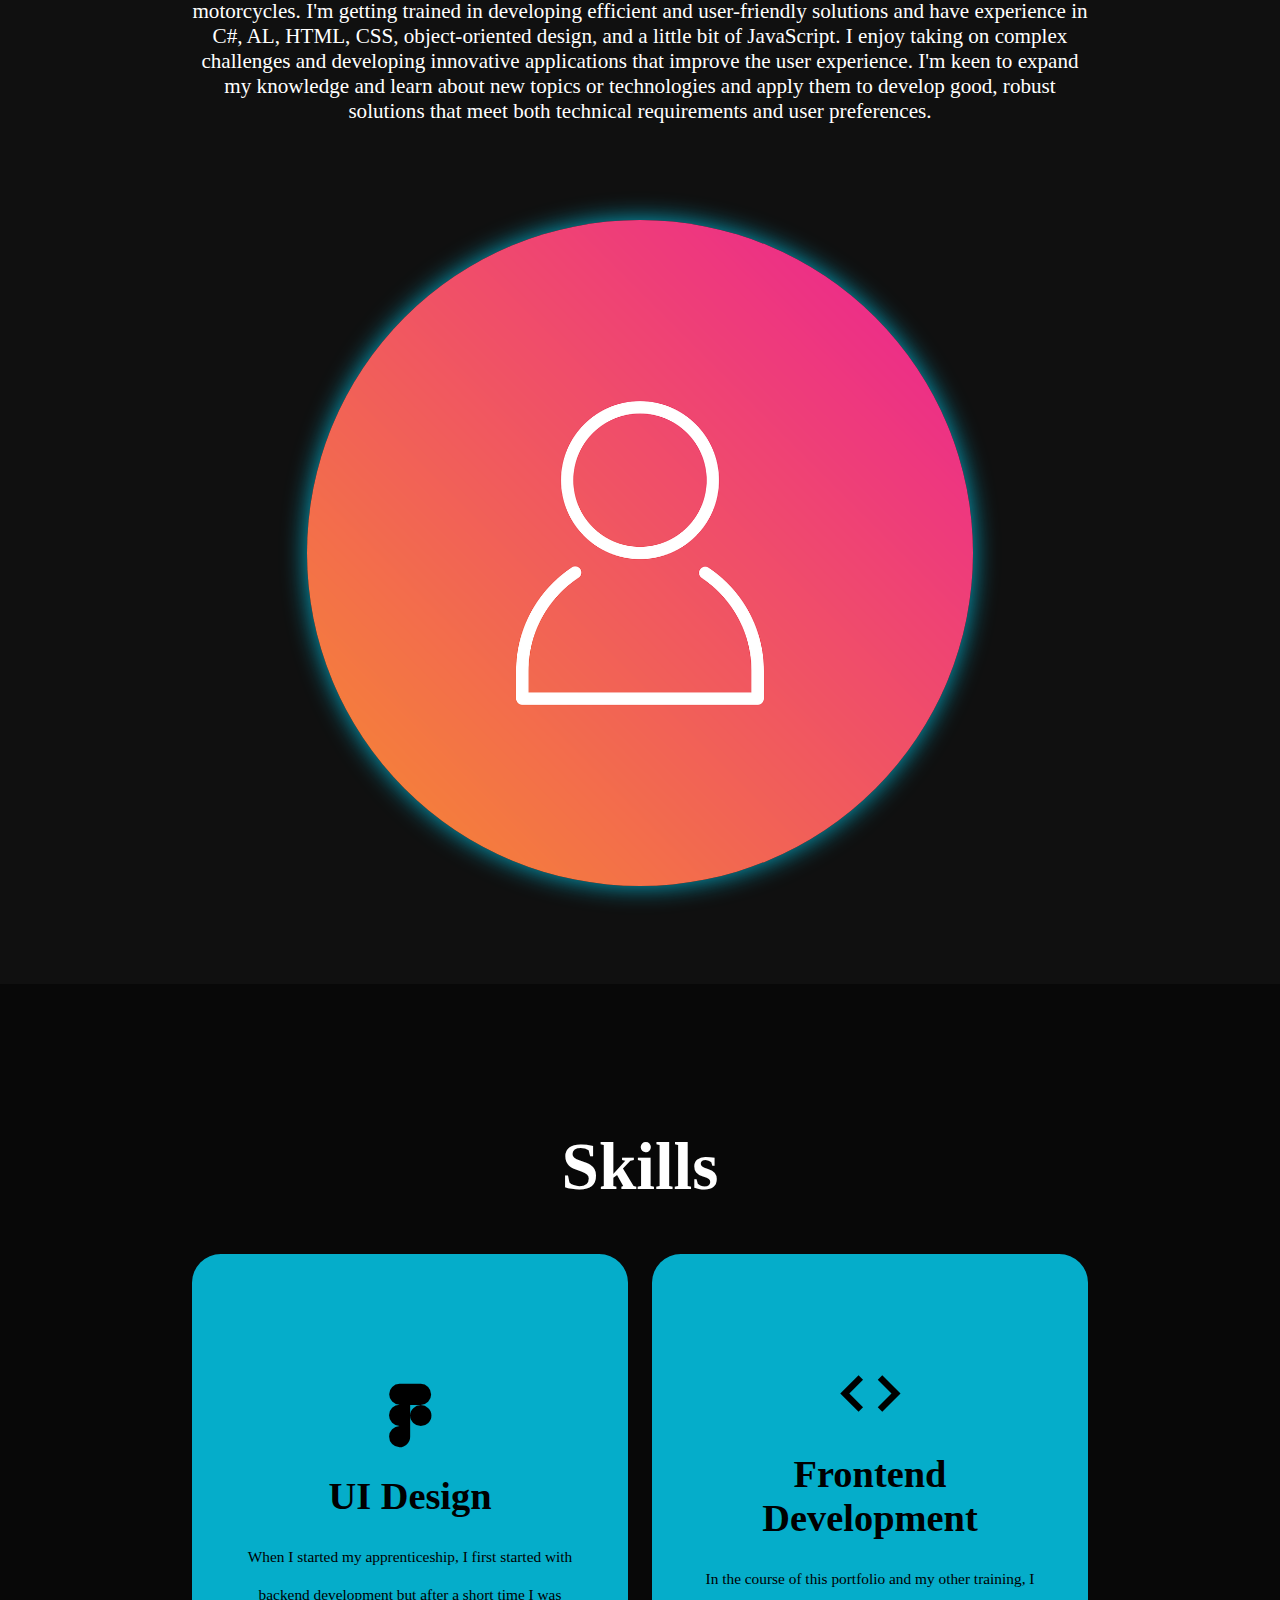
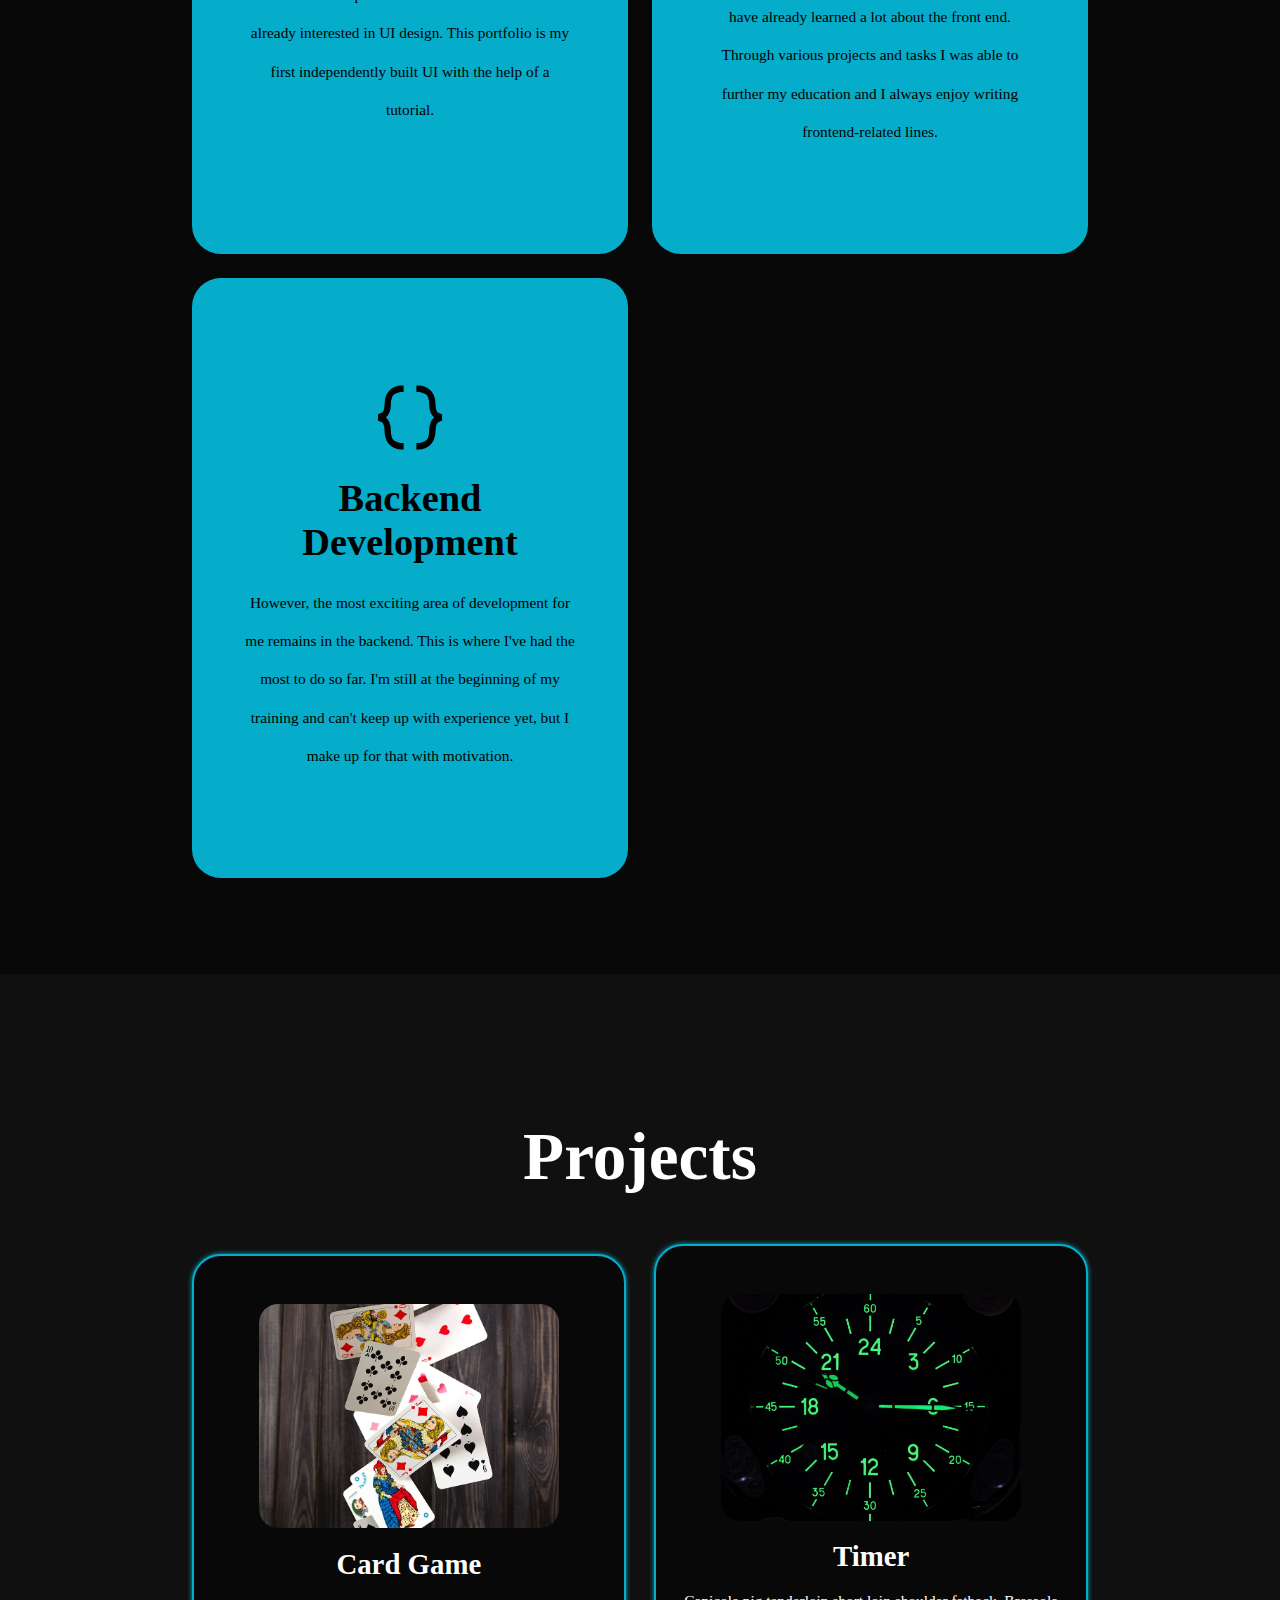
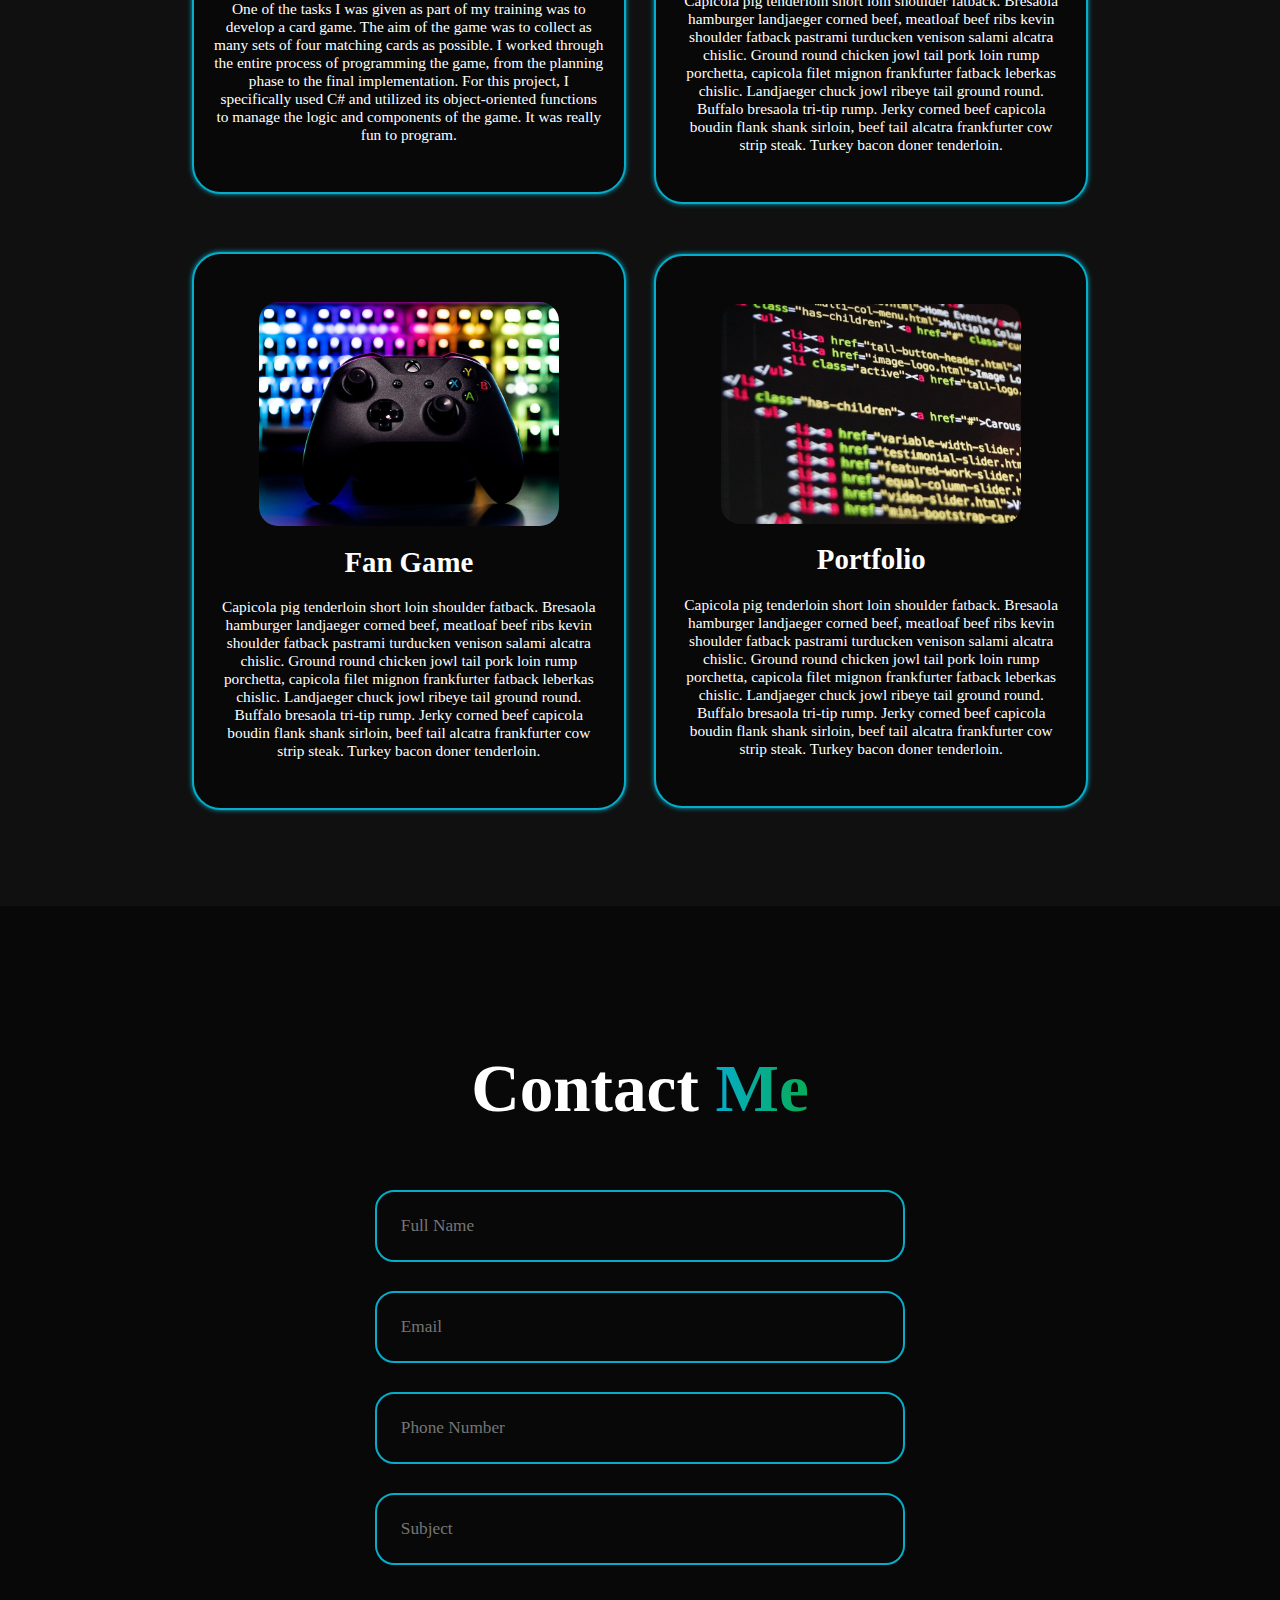
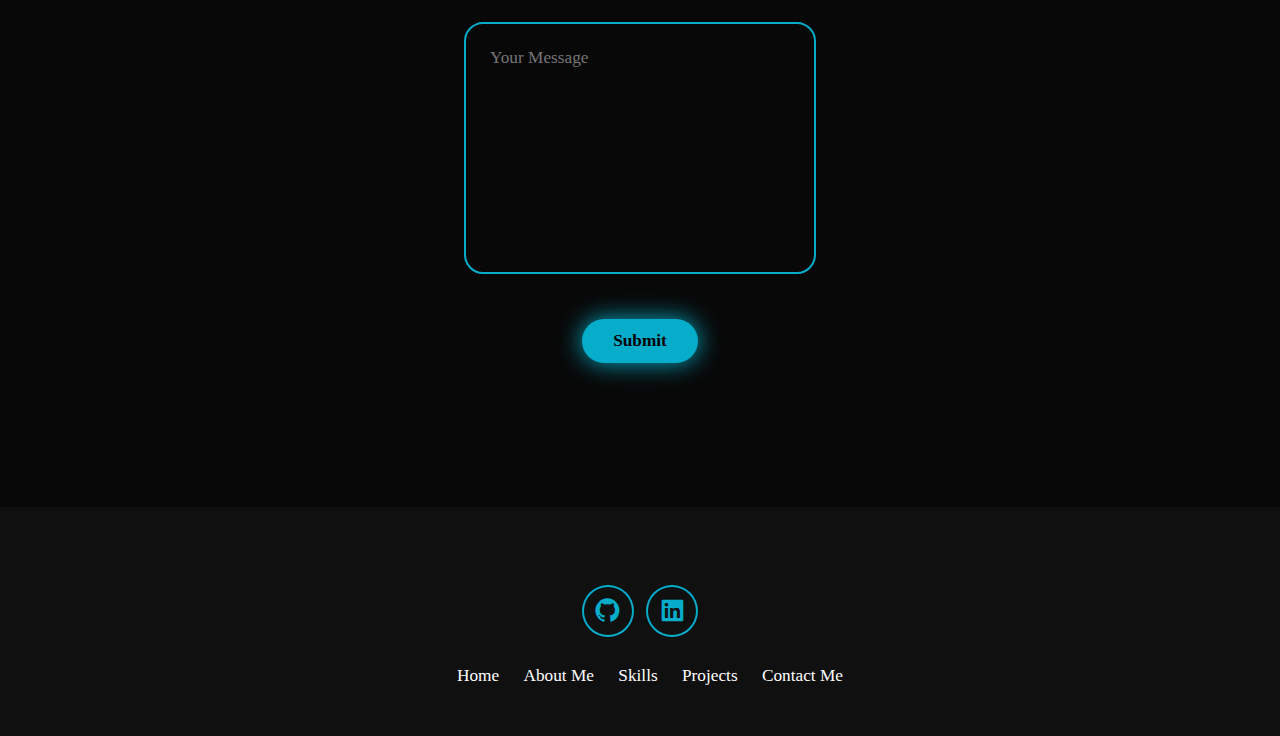
==== commit 40195978: "feat: added content for about me" ====
--- a/index.html
+++ b/index.html
@@ -36,7 +36,6 @@
       <div class="home-content">
         <h1>Hi, I'm <span>Felix</span></h1>
         <h3>I'll become a <span>Software Engineer</span></h3>
-        <p></p>
         <div class="social-icons">
           <a href="https://github.com/fhintze-netik">
             <i class="bx bxl-github"></i>
@@ -64,14 +63,15 @@
       <div class="about-content">
         <h2>About <span>Me</span></h2>
         <p>
-          Kielbasa picanha chislic, boudin sausage bacon ham shoulder. Picanha
-          alcatra sirloin drumstick, ground round flank porchetta pancetta chuck
-          ham strip steak jowl. Fatback t-bone strip steak alcatra, tongue doner
-          capicola spare ribs. Venison drumstick fatback leberkas sausage
-          kielbasa. Ball tip ground round burgdoggen meatloaf chislic prosciutto
-          short ribs, leberkas picanha pancetta filet mignon turkey pork belly
-          pork loin. Ground round ham hock pig fatback pork belly cupim bresaola
-          ribeye andouille.
+          I am a software development apprentice with a great passion for
+          programming, video games and motorcycles. I'm getting trained in
+          developing efficient and user-friendly solutions and have experience
+          in C#, AL, HTML, CSS, object-oriented design, and a little bit of
+          JavaScript. I enjoy taking on complex challenges and developing
+          innovative applications that improve the user experience. I'm keen to
+          expand my knowledge and learn about new topics or technologies and
+          apply them to develop good, robust solutions that meet both technical
+          requirements and user preferences.
         </p>
       </div>
     </section>
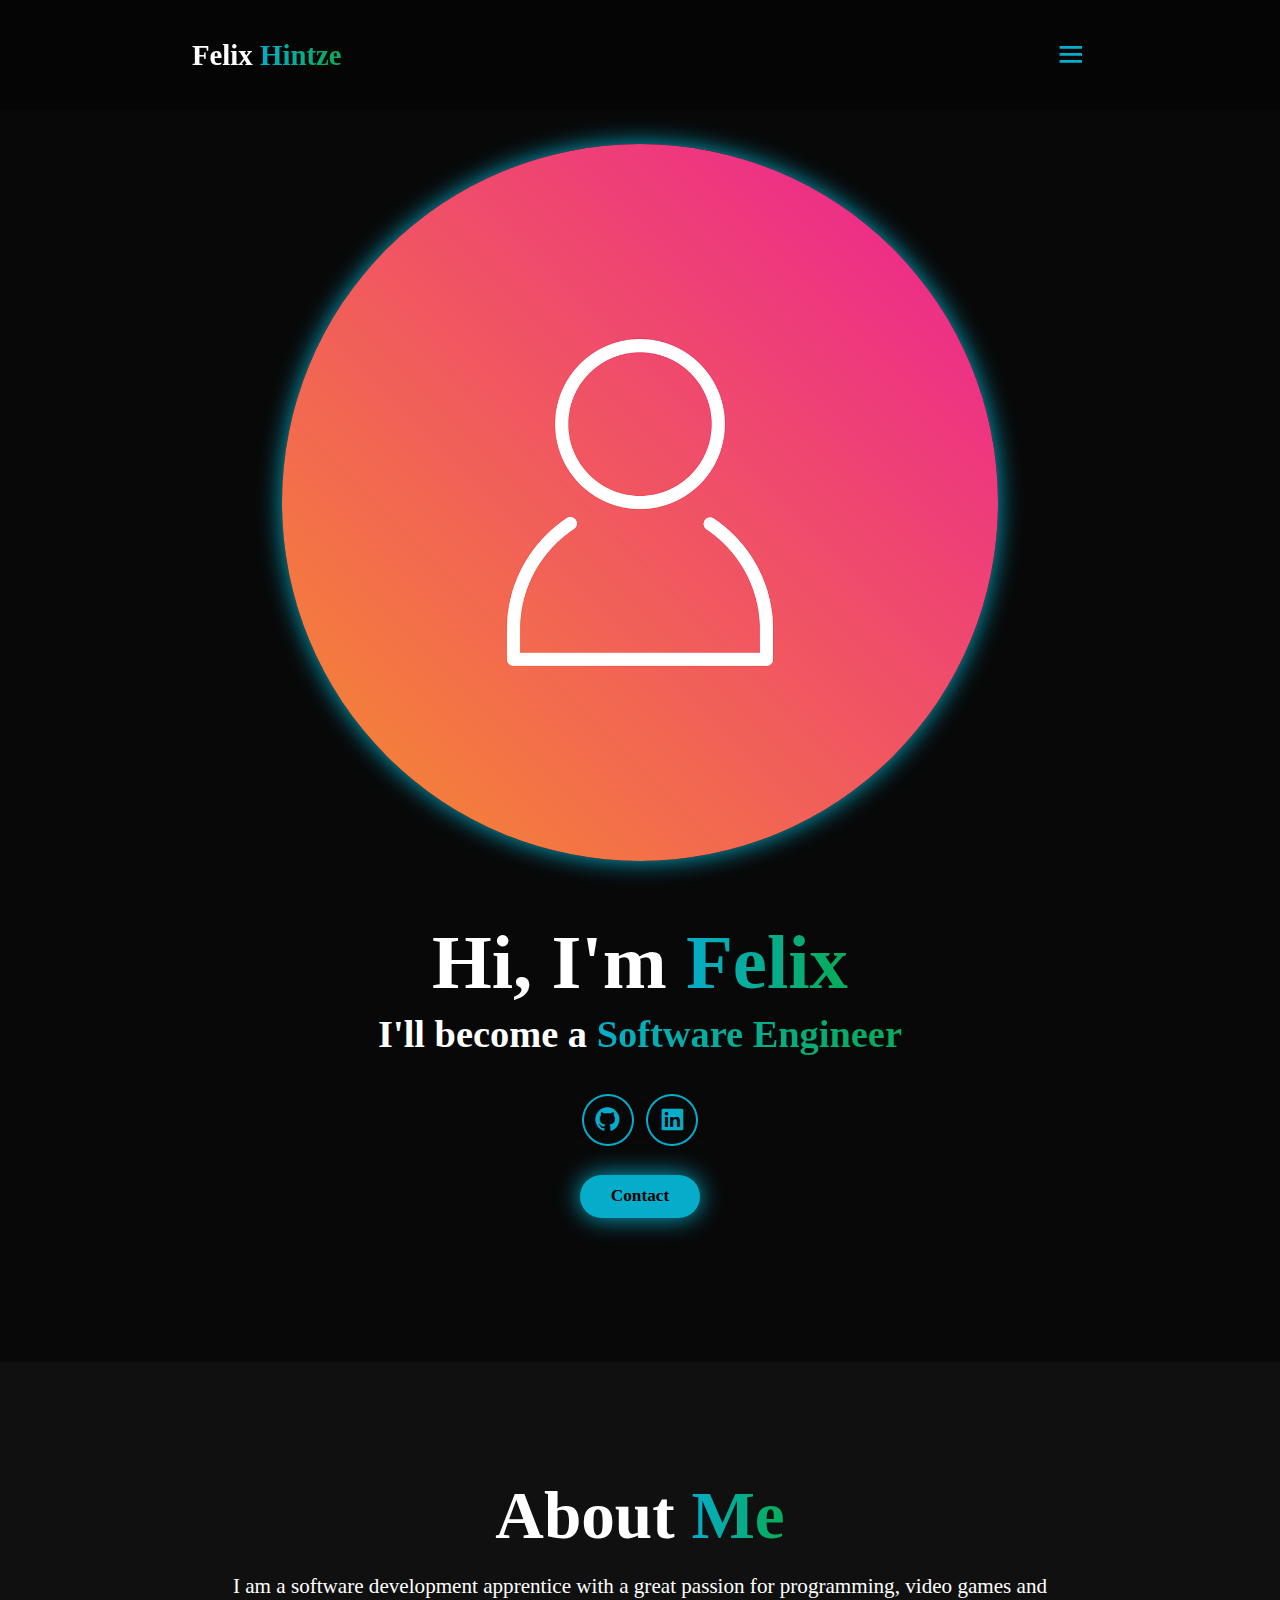
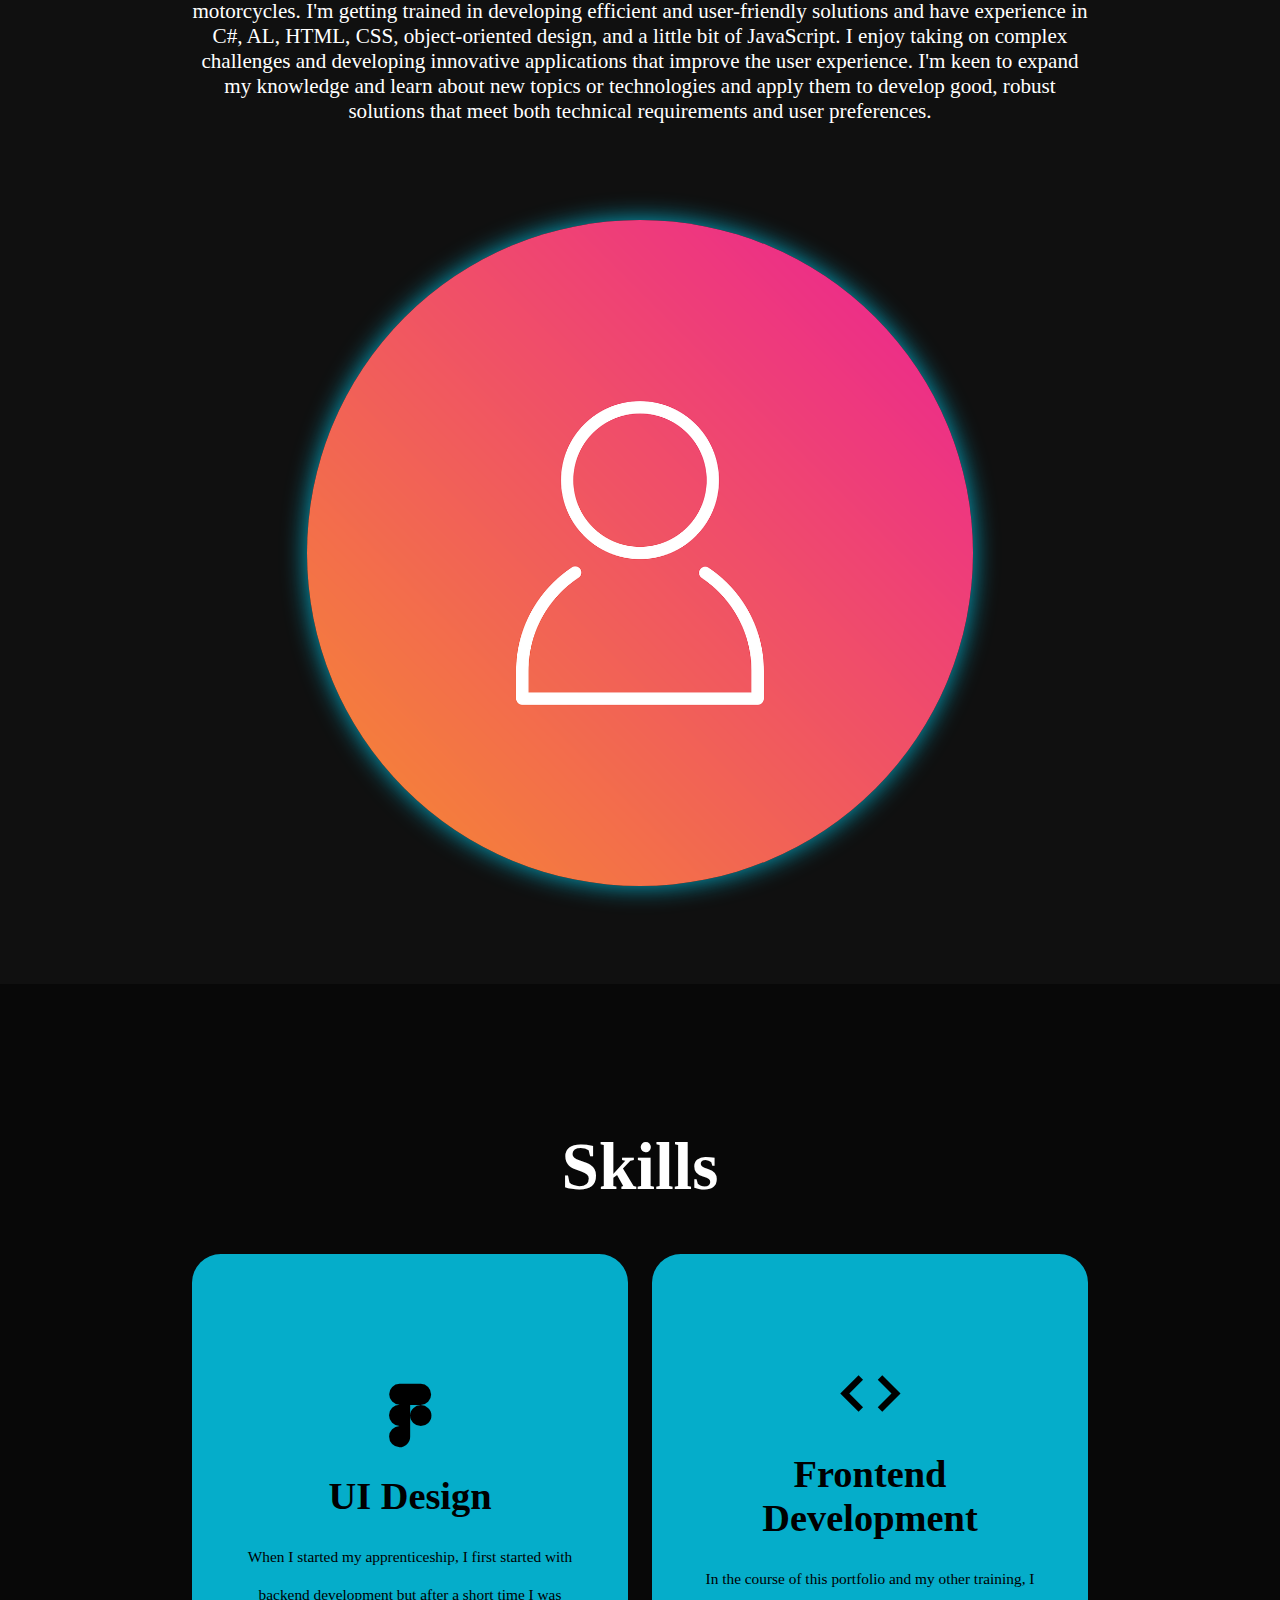
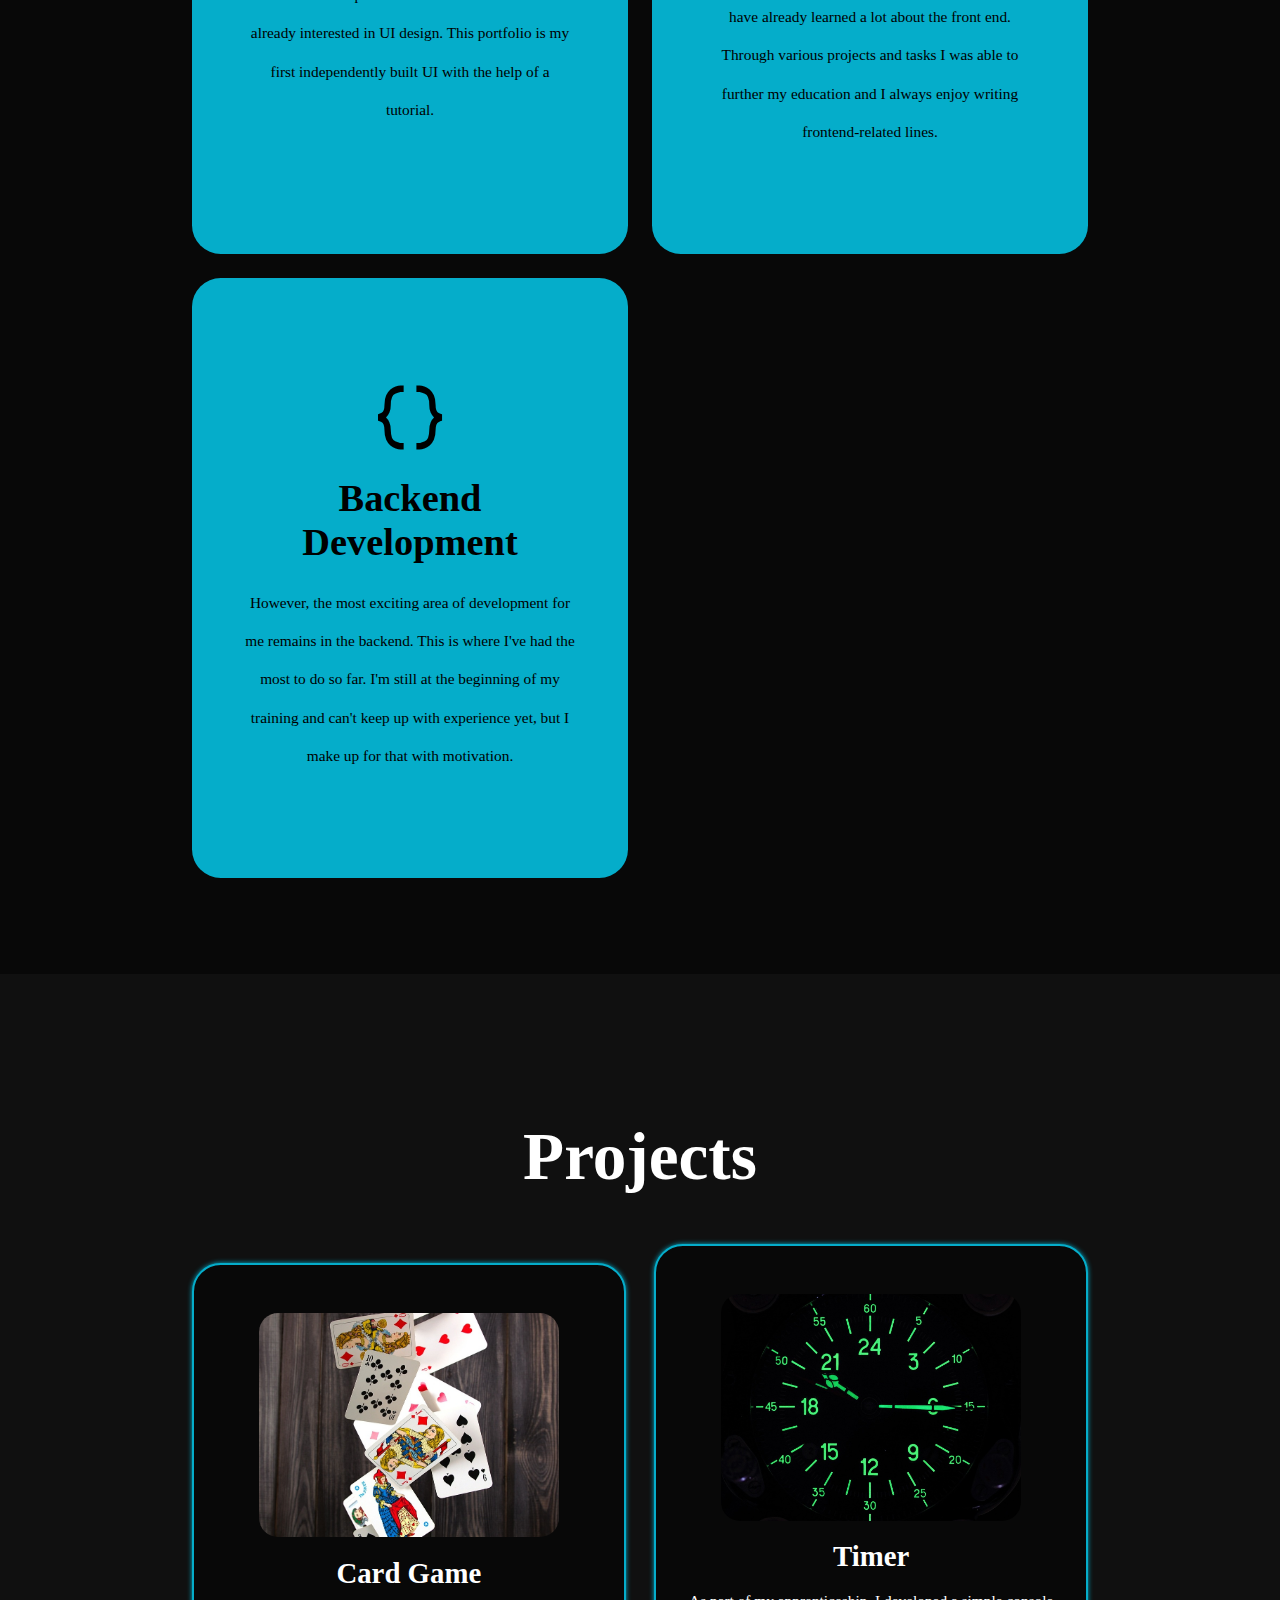
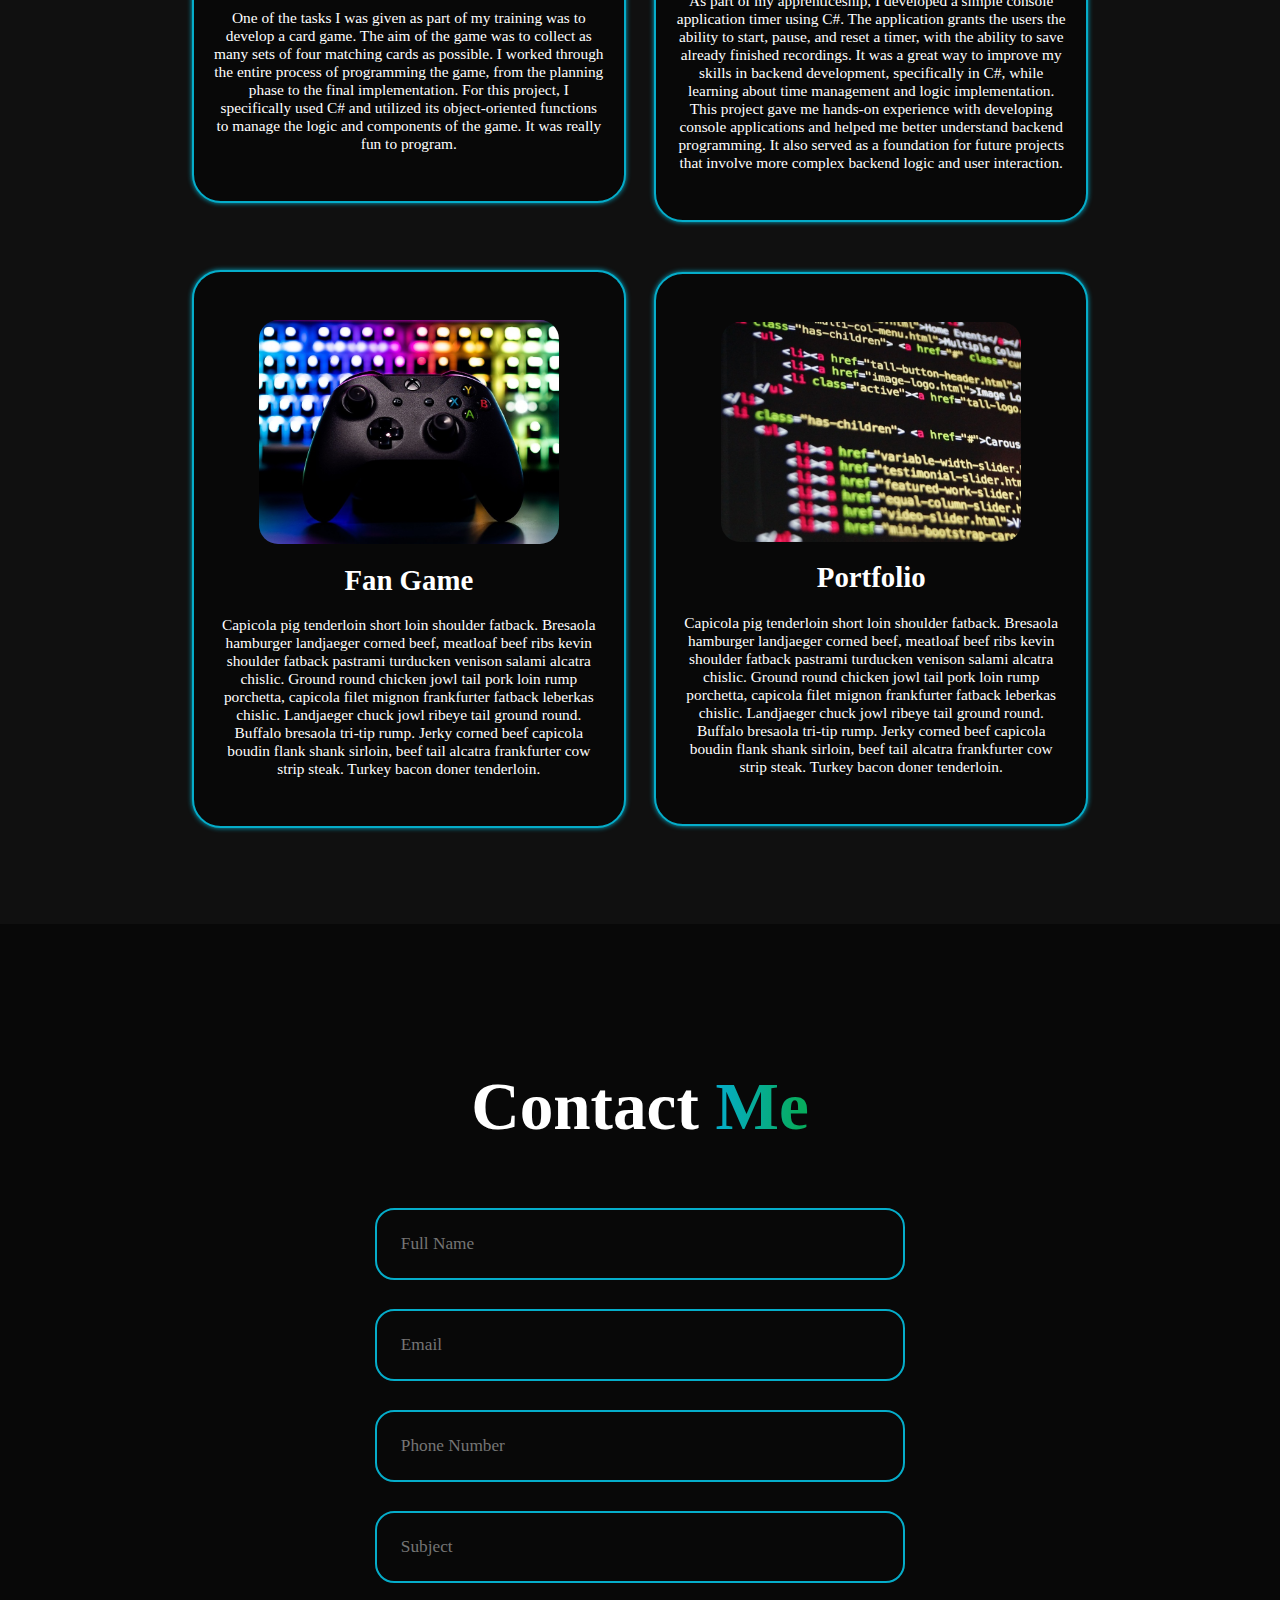
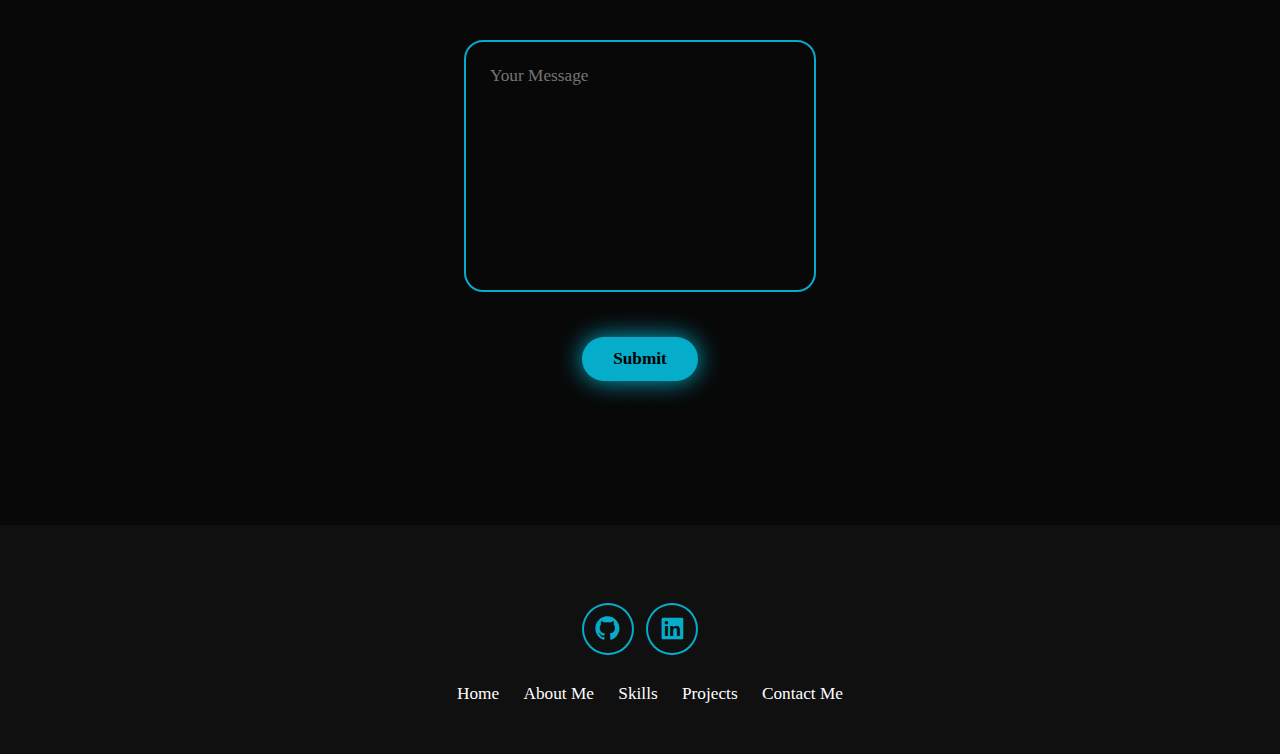
==== commit cb3933df: "feat: added "timer" content" ====
--- a/index.html
+++ b/index.html
@@ -140,14 +140,16 @@
 
           <h3>Timer</h3>
           <p>
-            Capicola pig tenderloin short loin shoulder fatback. Bresaola
-            hamburger landjaeger corned beef, meatloaf beef ribs kevin shoulder
-            fatback pastrami turducken venison salami alcatra chislic. Ground
-            round chicken jowl tail pork loin rump porchetta, capicola filet
-            mignon frankfurter fatback leberkas chislic. Landjaeger chuck jowl
-            ribeye tail ground round. Buffalo bresaola tri-tip rump. Jerky
-            corned beef capicola boudin flank shank sirloin, beef tail alcatra
-            frankfurter cow strip steak. Turkey bacon doner tenderloin.
+            As part of my apprenticeship, I developed a simple console
+            application timer using C#. The application grants the users the
+            ability to start, pause, and reset a timer, with the ability to save
+            already finished recordings. It was a great way to improve my skills
+            in backend development, specifically in C#, while learning about
+            time management and logic implementation. This project gave me
+            hands-on experience with developing console applications and helped
+            me better understand backend programming. It also served as a
+            foundation for future projects that involve more complex backend
+            logic and user interaction.
           </p>
         </div>
         <div class="project-card">
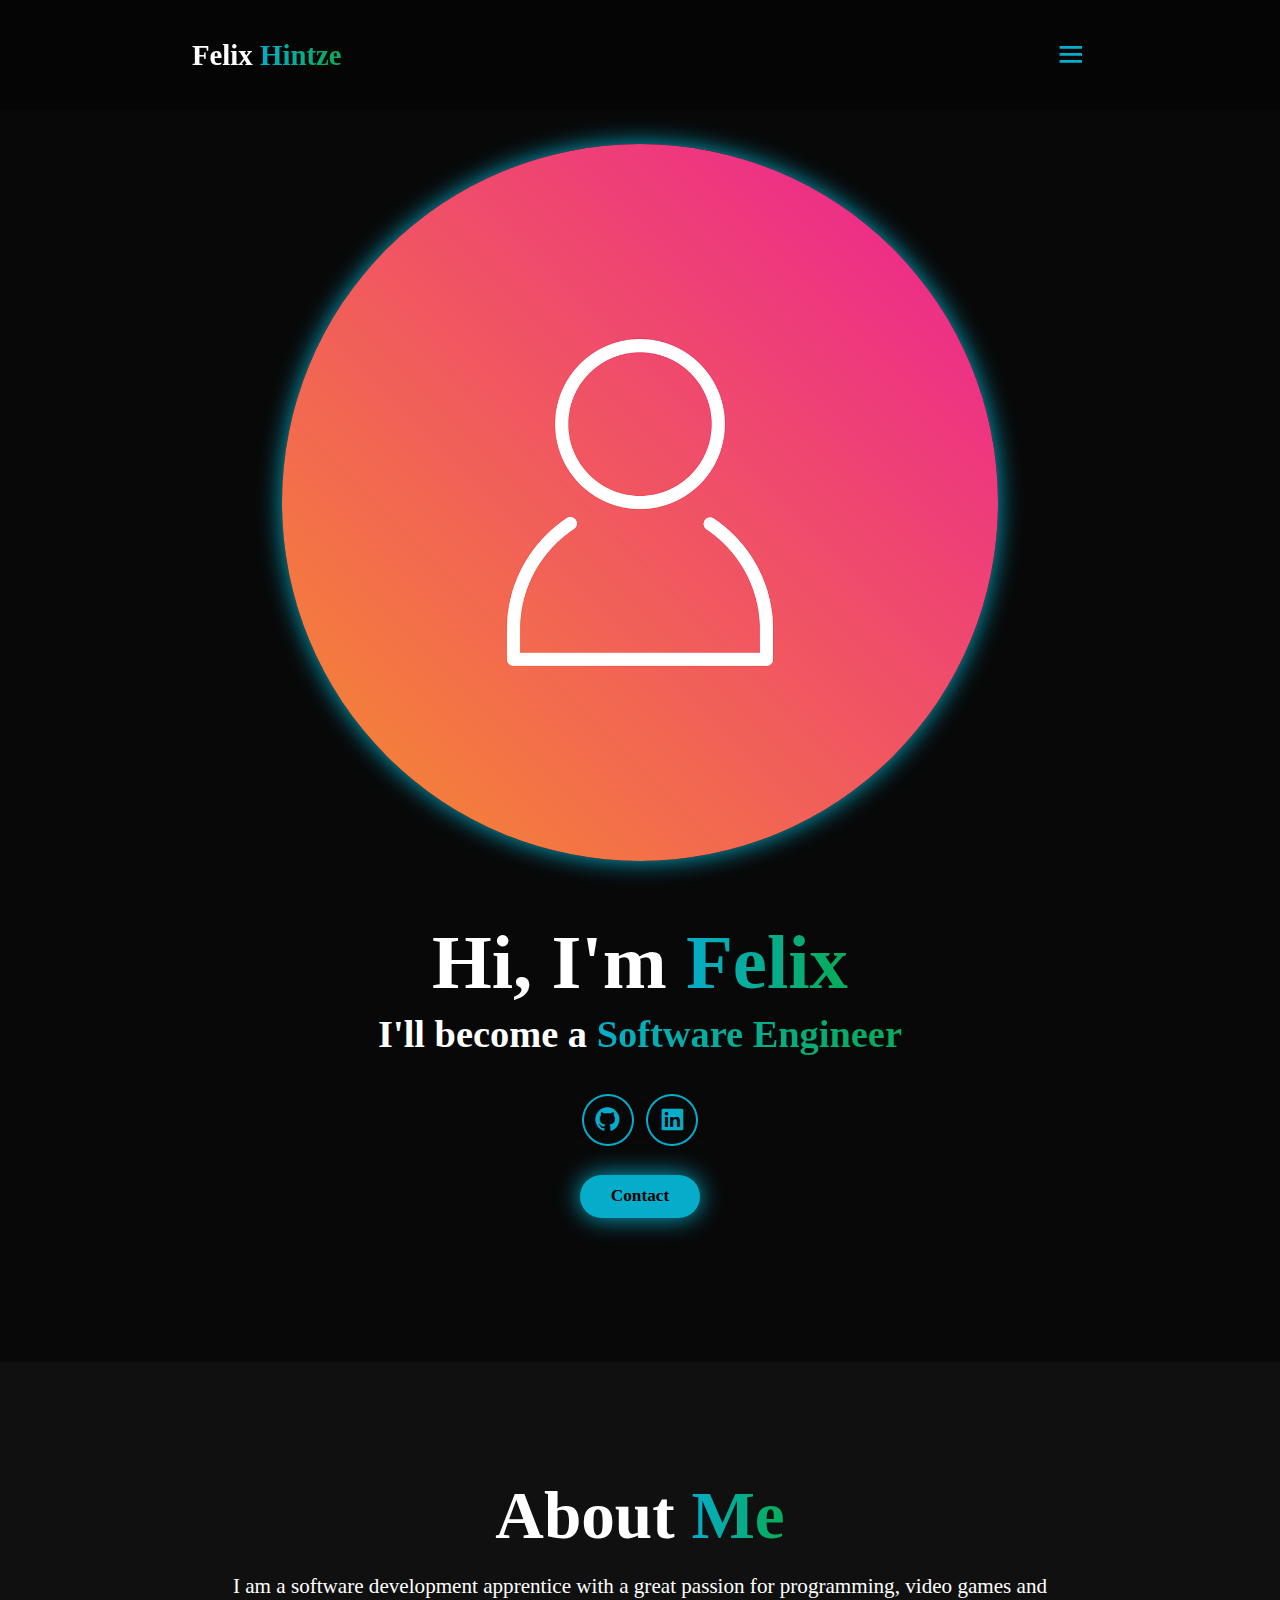
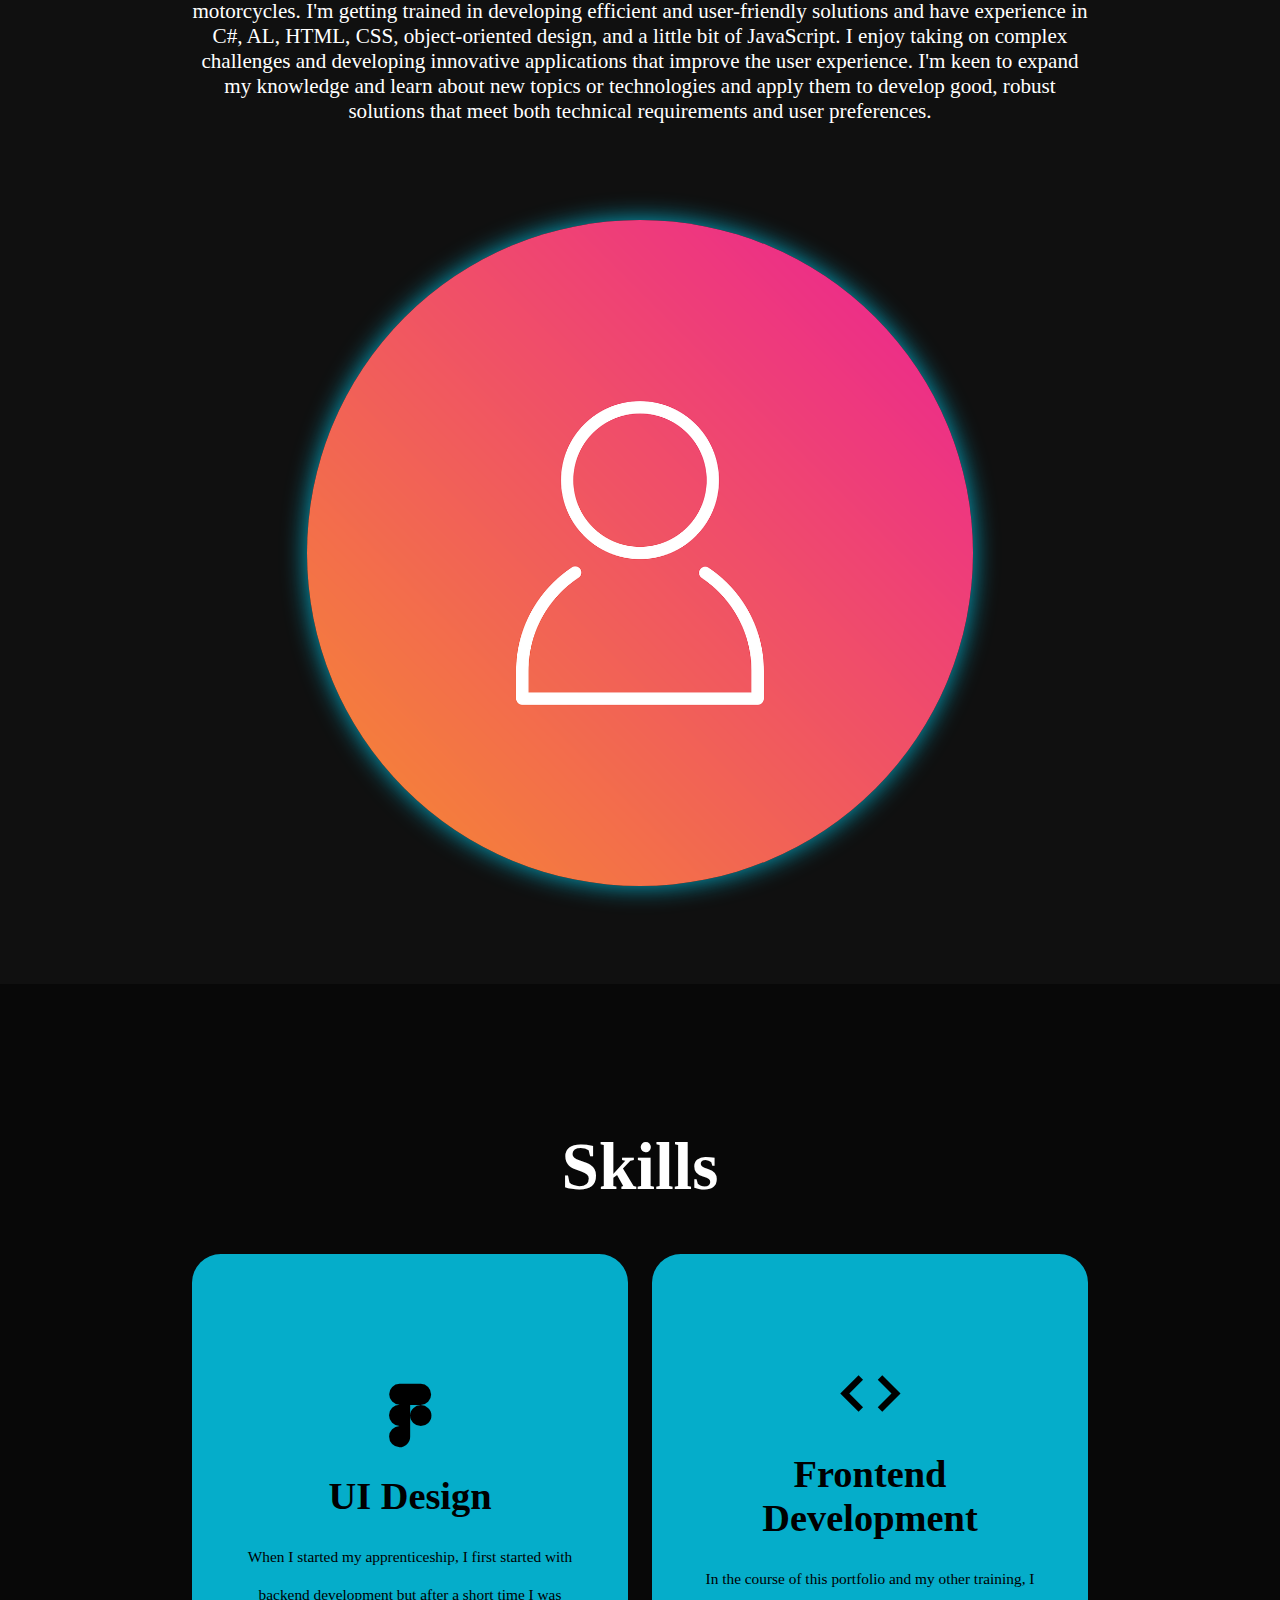
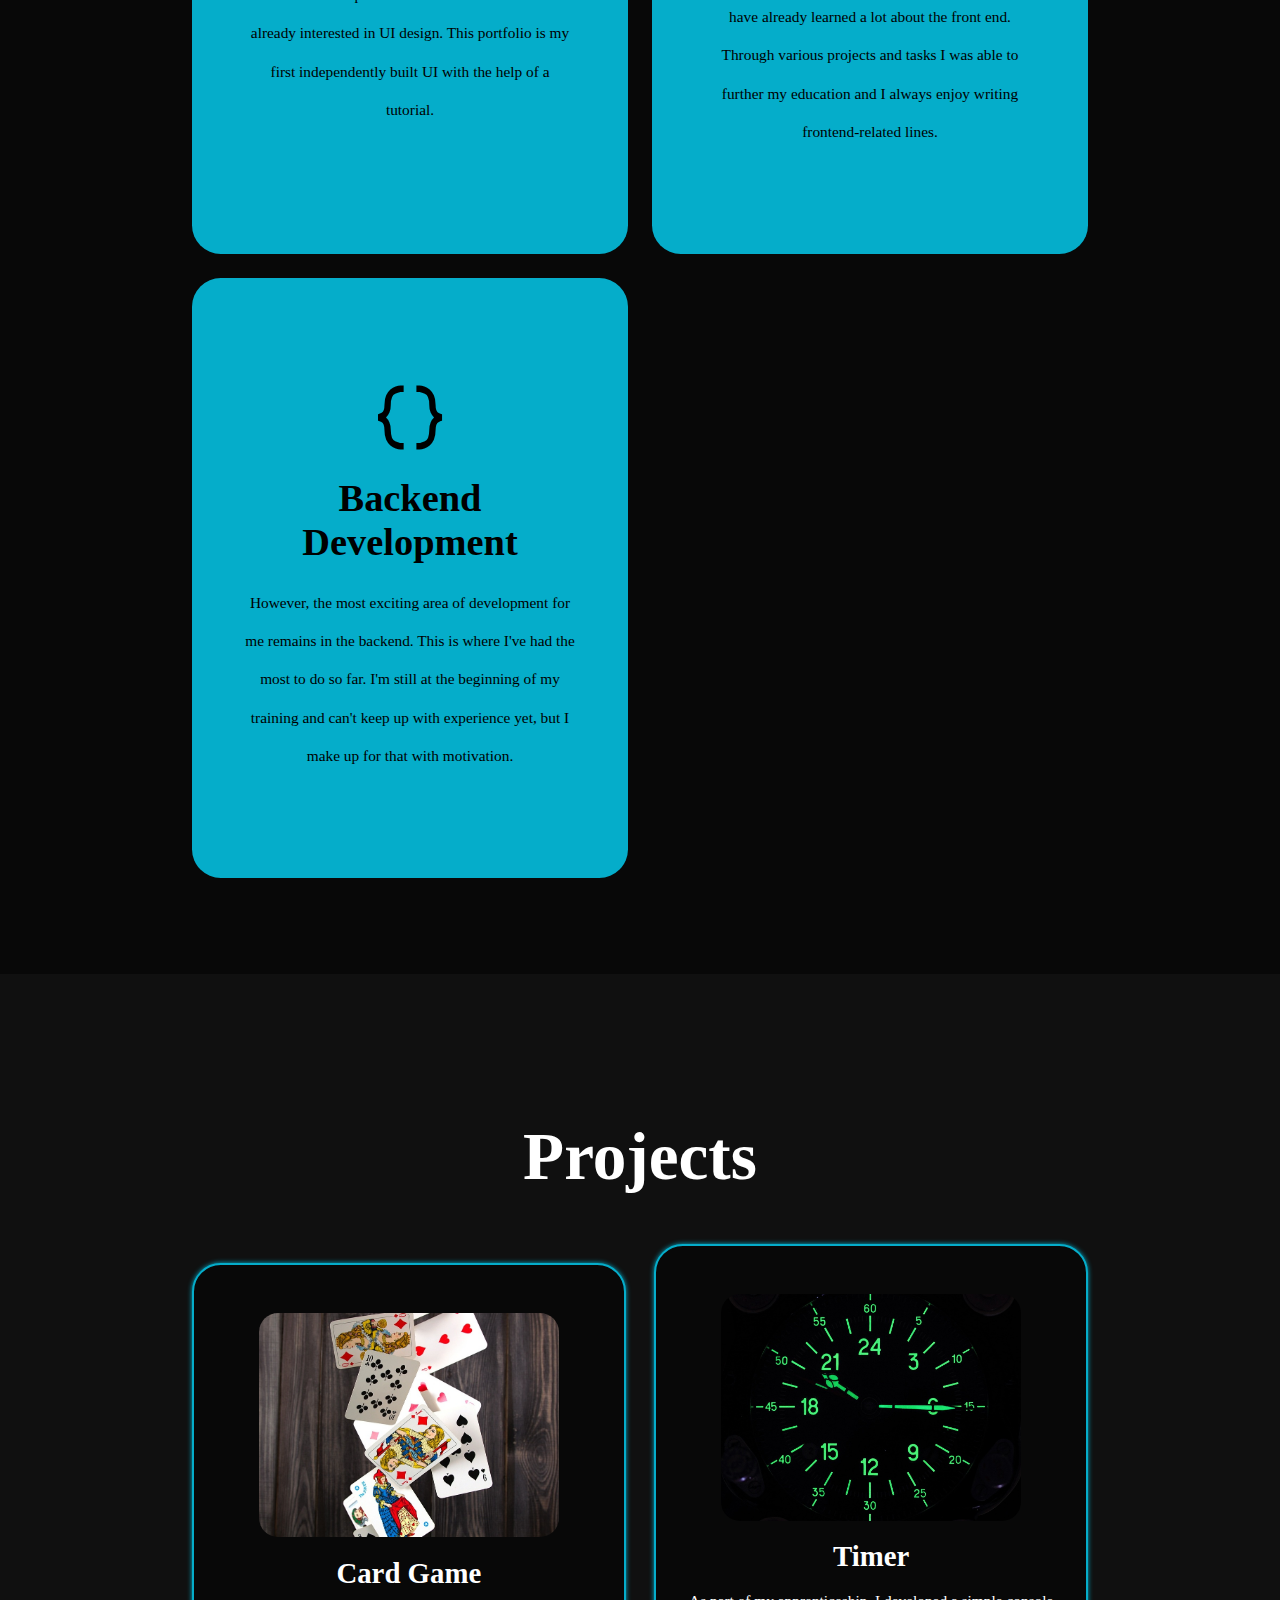
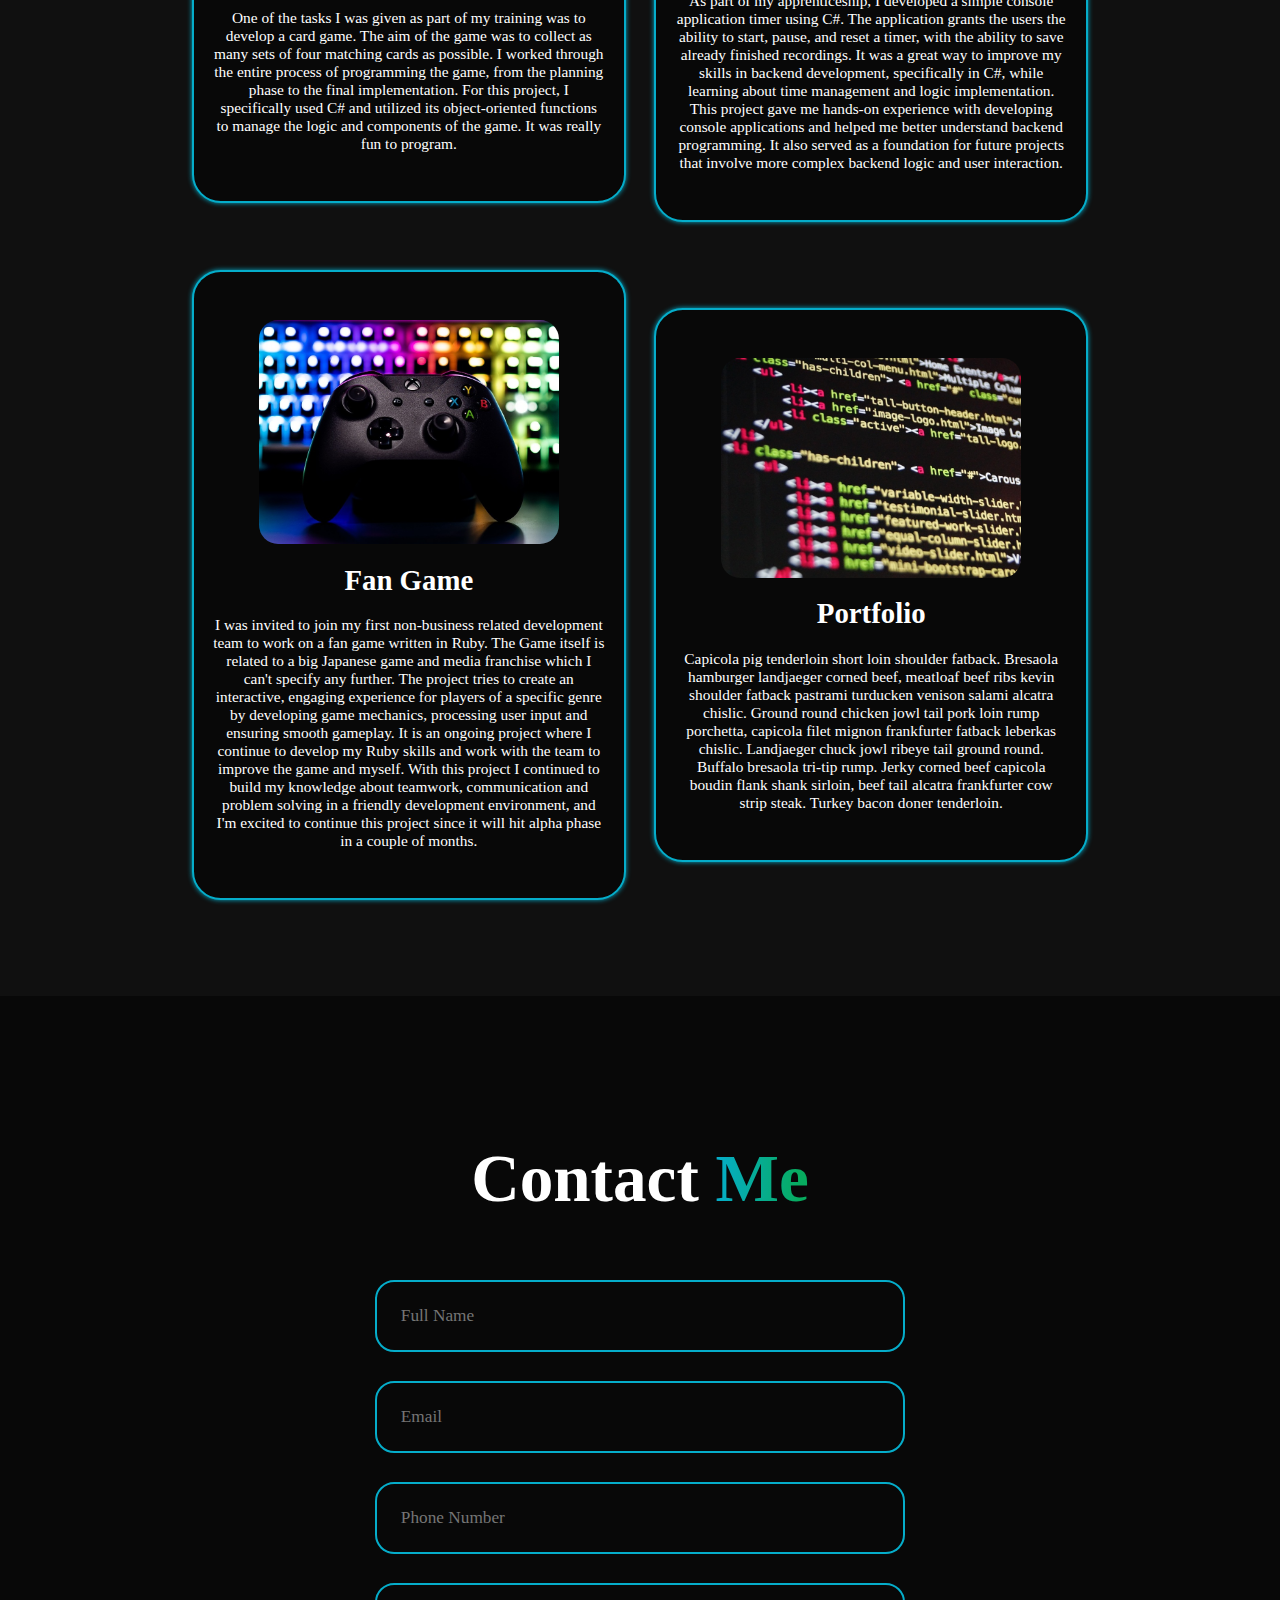
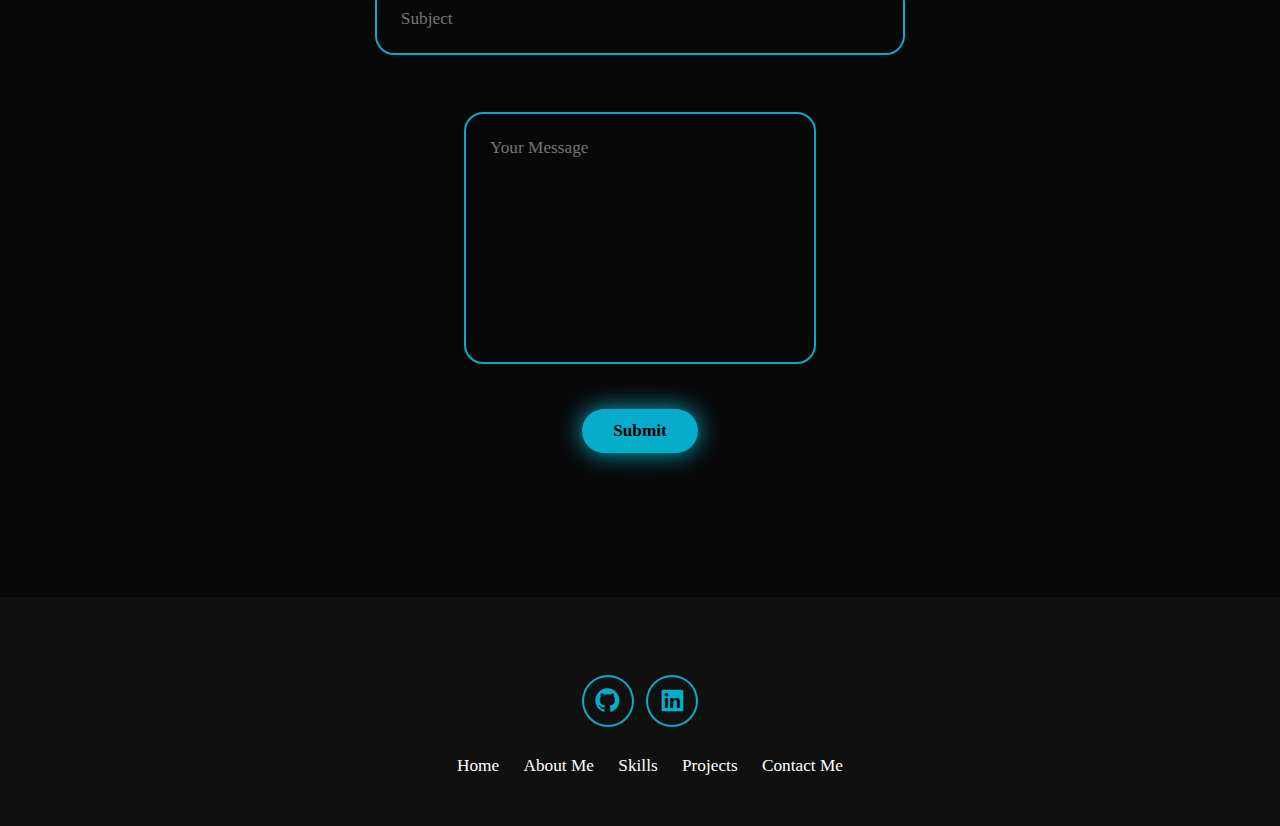
==== commit 016d1bbe: "feat: added content to "fan game" section" ====
--- a/index.html
+++ b/index.html
@@ -157,14 +157,18 @@
 
           <h3>Fan Game</h3>
           <p>
-            Capicola pig tenderloin short loin shoulder fatback. Bresaola
-            hamburger landjaeger corned beef, meatloaf beef ribs kevin shoulder
-            fatback pastrami turducken venison salami alcatra chislic. Ground
-            round chicken jowl tail pork loin rump porchetta, capicola filet
-            mignon frankfurter fatback leberkas chislic. Landjaeger chuck jowl
-            ribeye tail ground round. Buffalo bresaola tri-tip rump. Jerky
-            corned beef capicola boudin flank shank sirloin, beef tail alcatra
-            frankfurter cow strip steak. Turkey bacon doner tenderloin.
+            I was invited to join my first non-business related development team
+            to work on a fan game written in Ruby. The Game itself is related to
+            a big Japanese game and media franchise which I can't specify any
+            further. The project tries to create an interactive, engaging
+            experience for players of a specific genre by developing game
+            mechanics, processing user input and ensuring smooth gameplay. It is
+            an ongoing project where I continue to develop my Ruby skills and
+            work with the team to improve the game and myself. With this project
+            I continued to build my knowledge about teamwork, communication and
+            problem solving in a friendly development environment, and I'm
+            excited to continue this project since it will hit alpha phase in a
+            couple of months.
           </p>
         </div>
         <div class="project-card">
--- a/style.css
+++ b/style.css
@@ -440,6 +440,10 @@
   margin: 1.5rem 0;
   resize: none;
 }
+.contact button:hover
+{
+  cursor: pointer;
+}
 
 /*---Contact-Content------------------------------------------*/
 
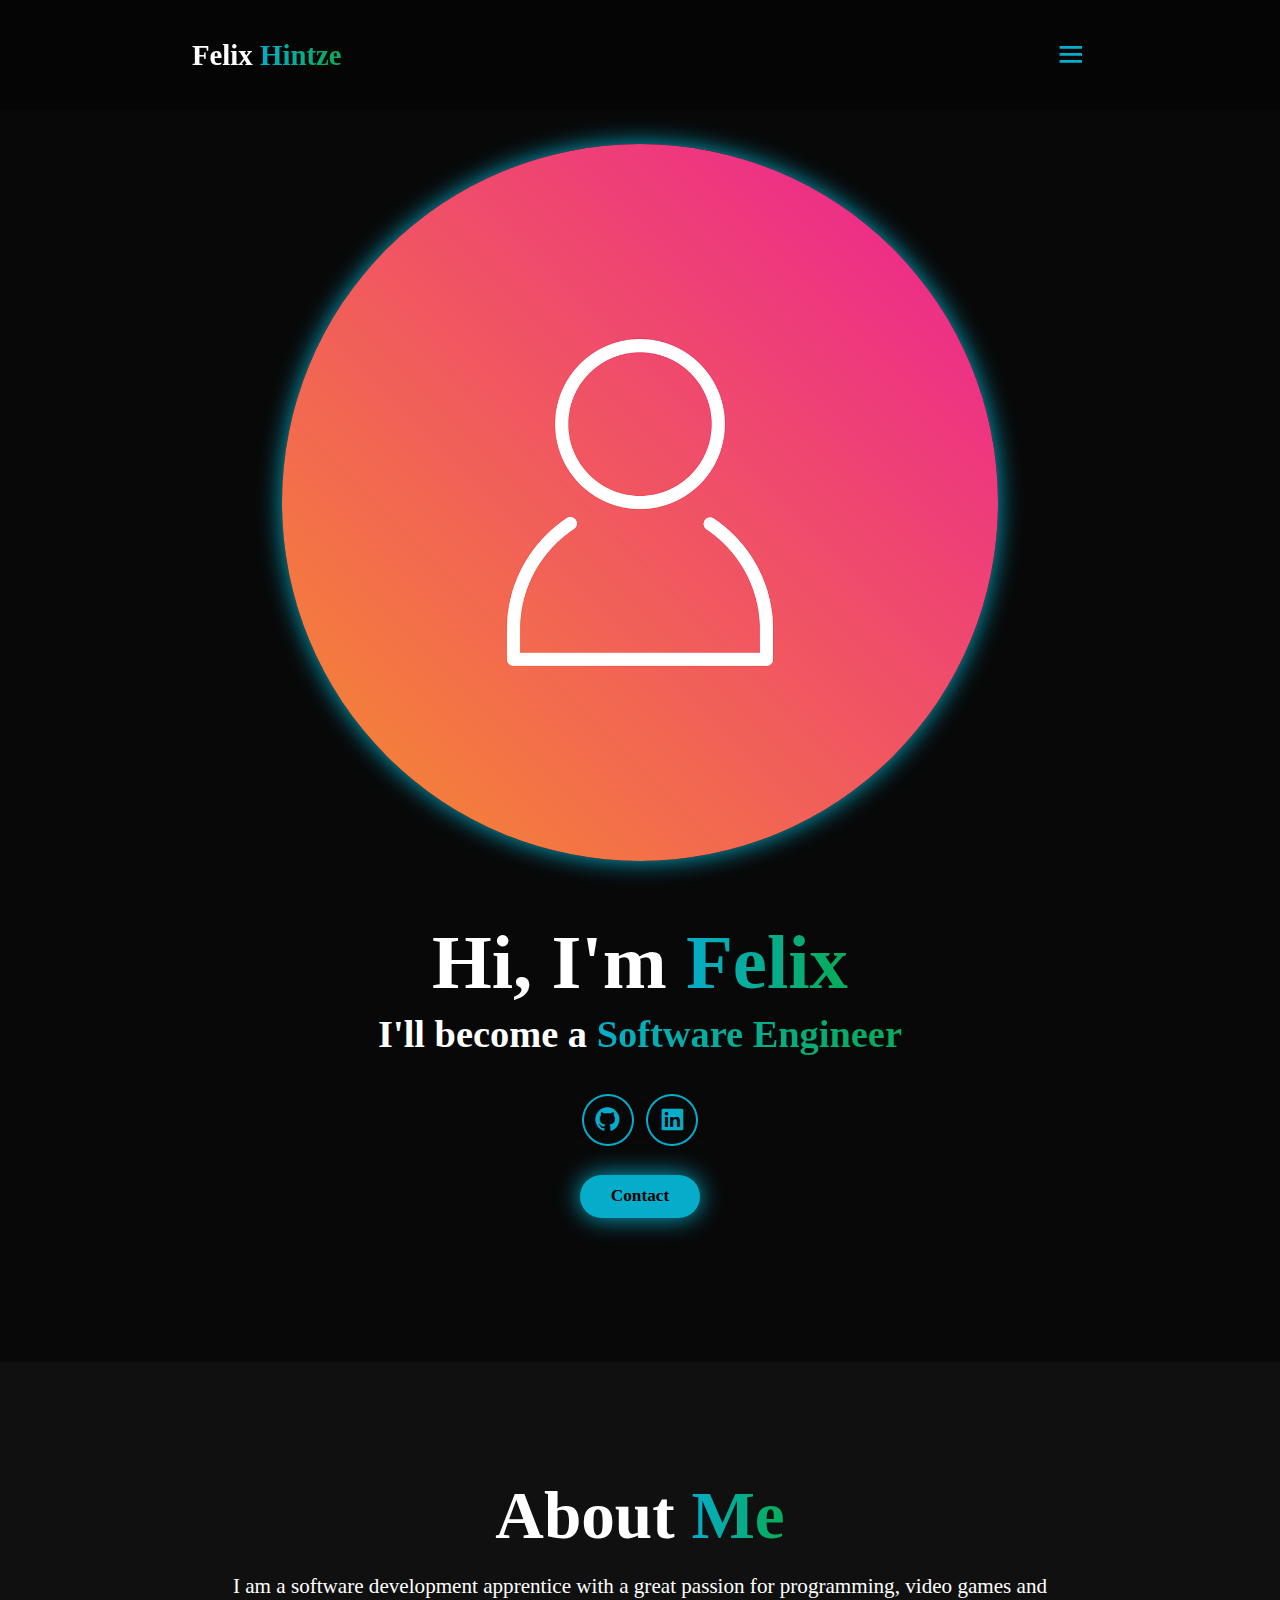
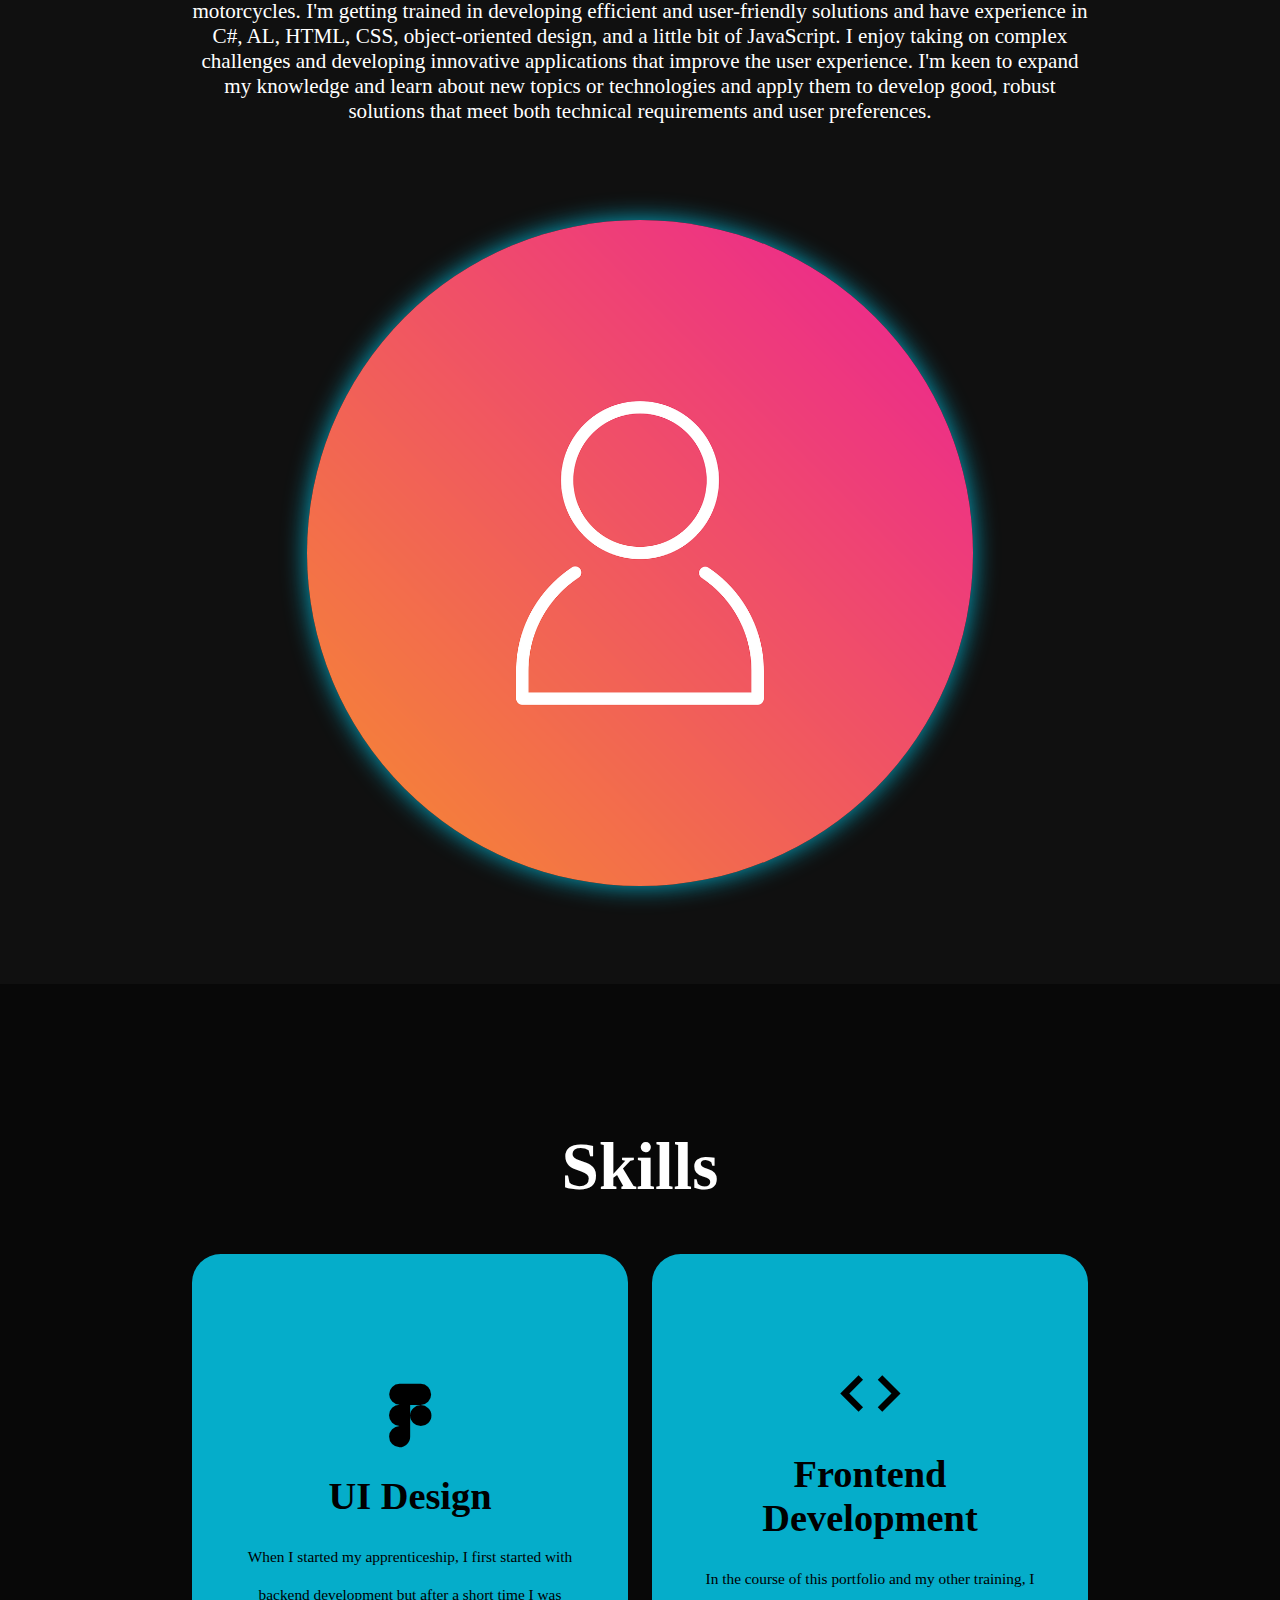
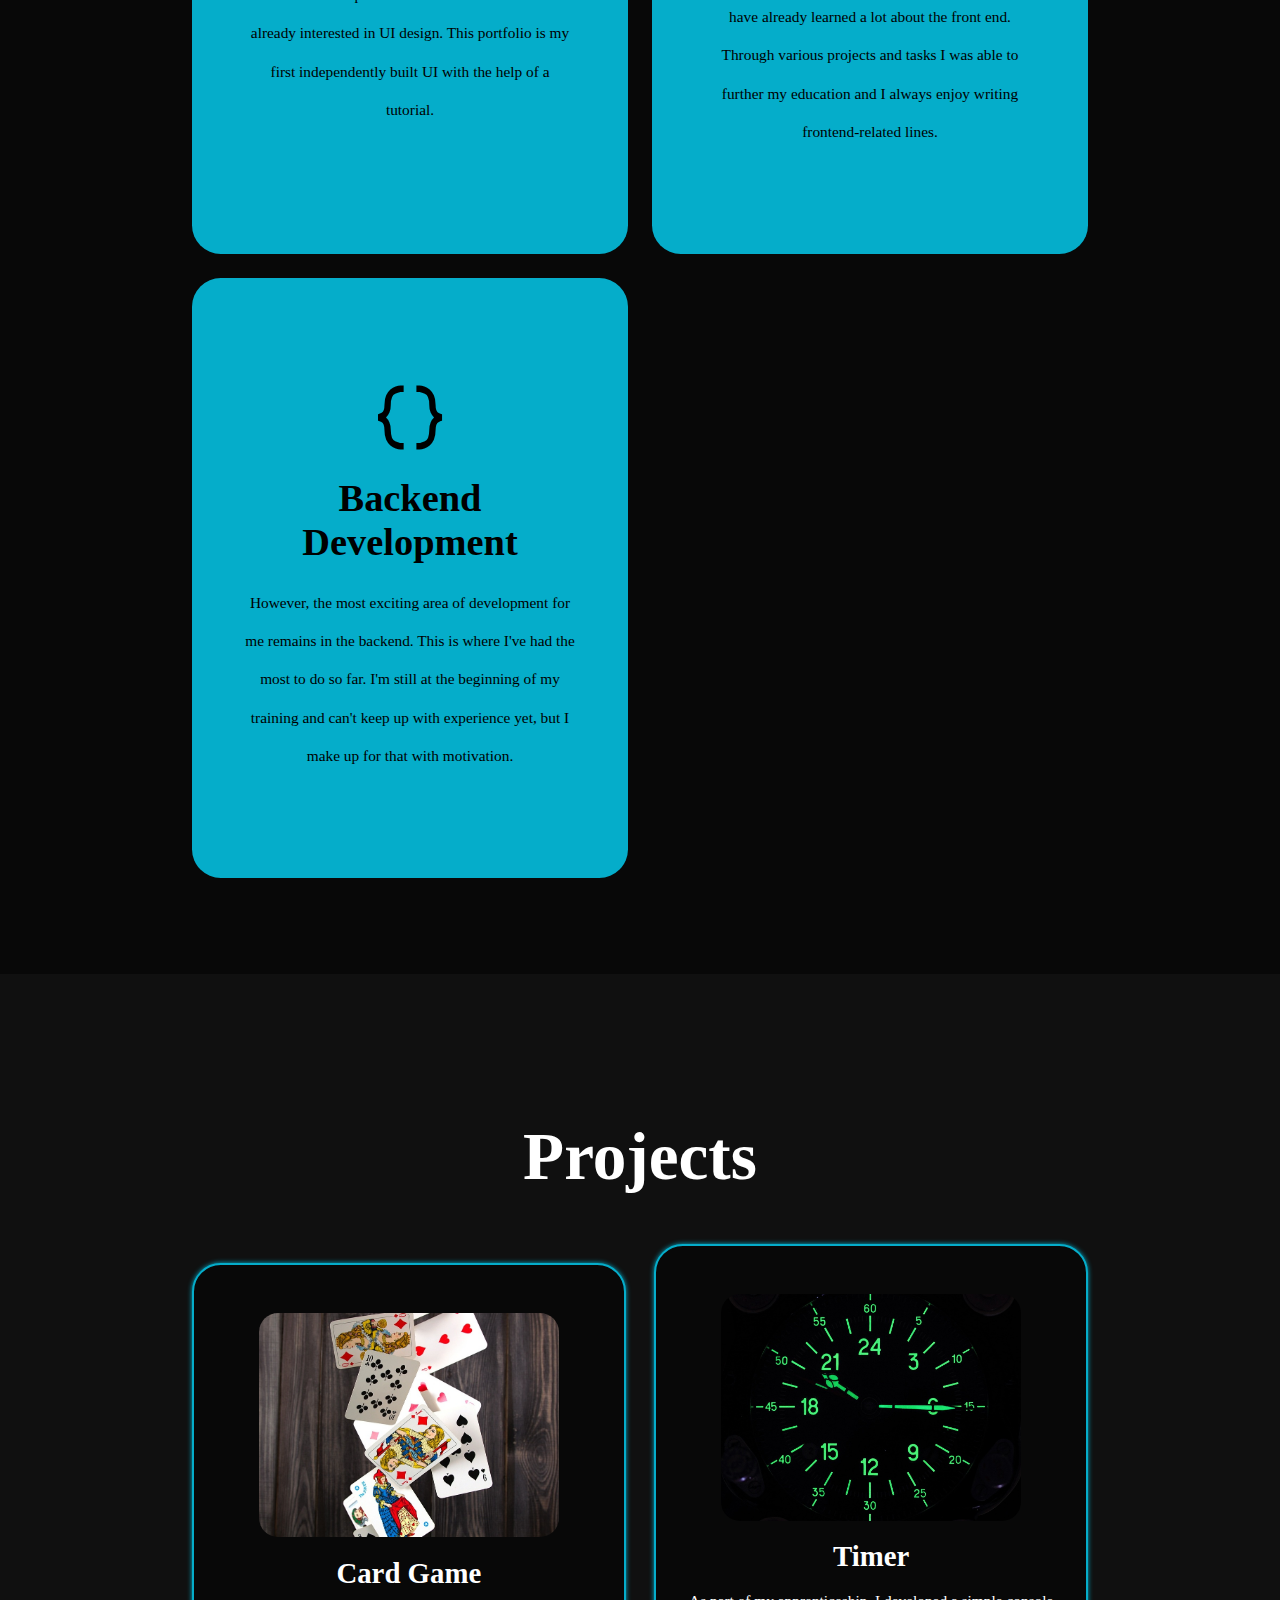
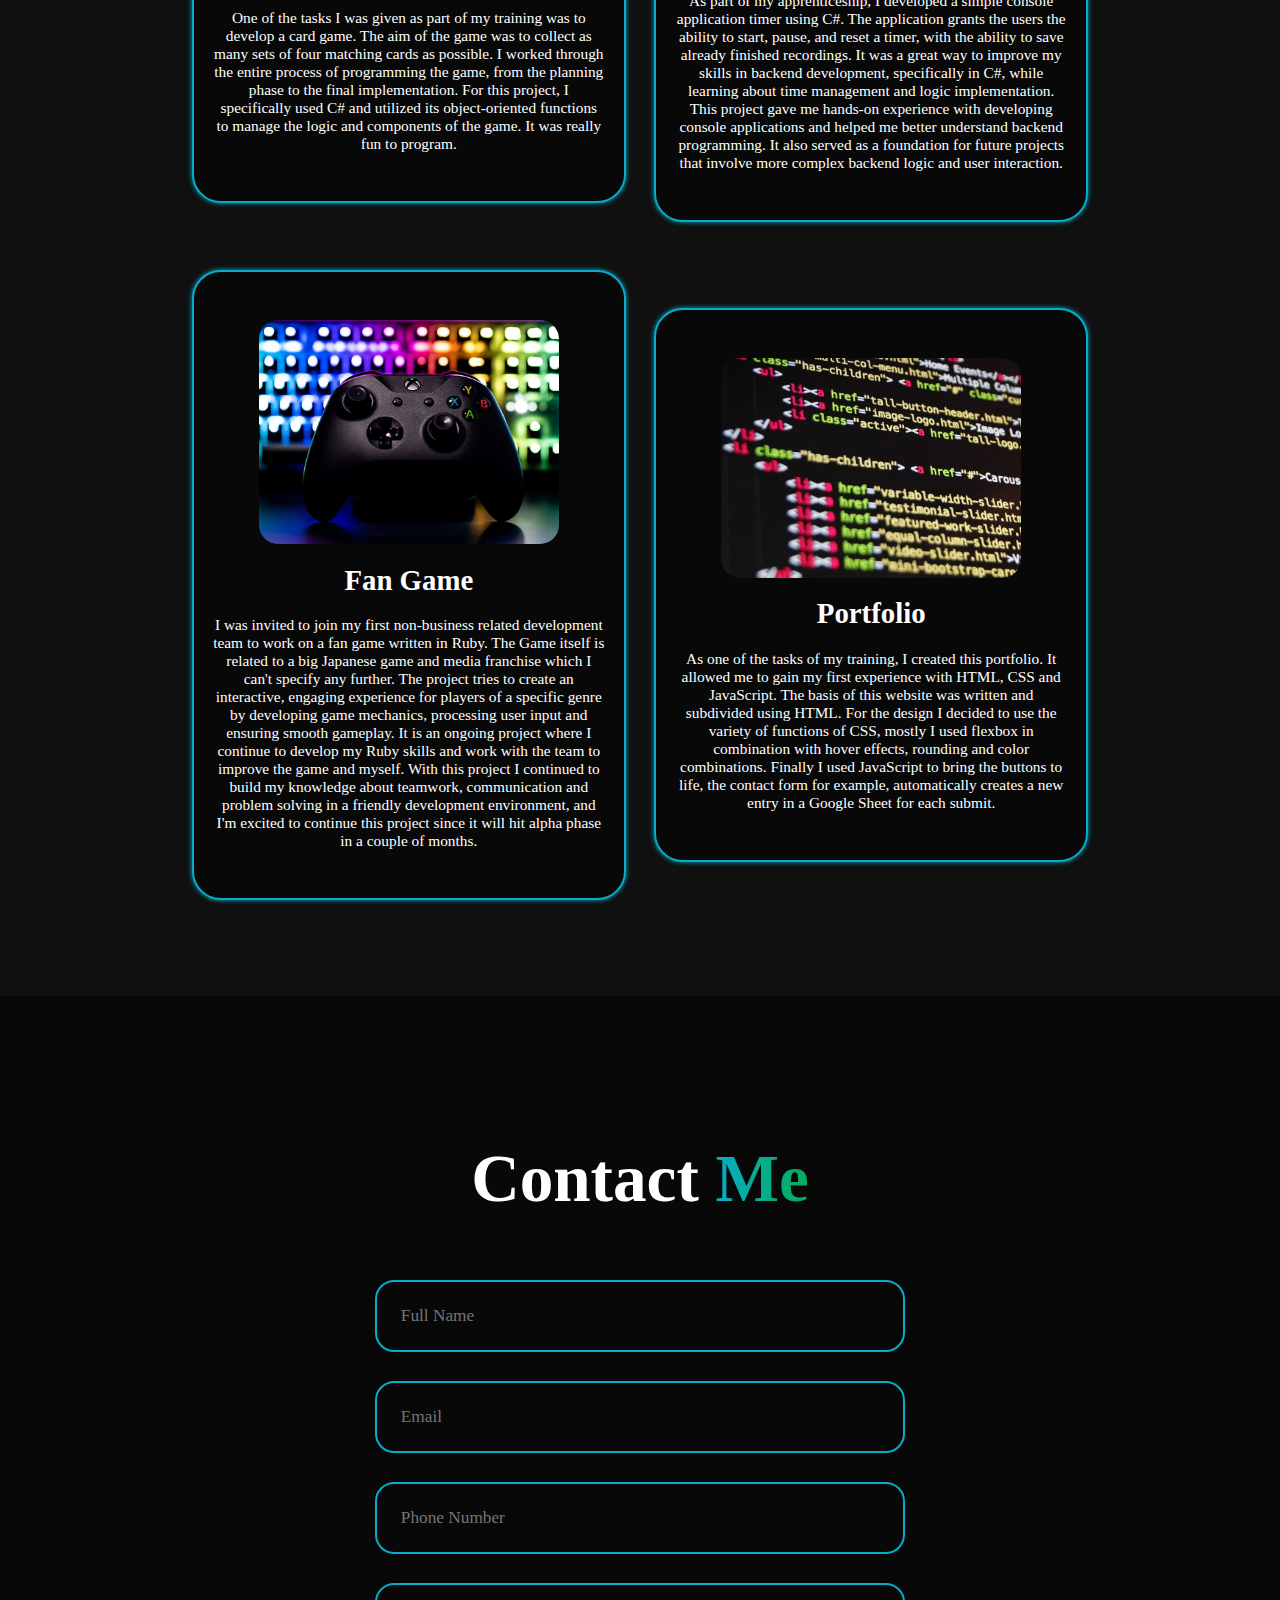
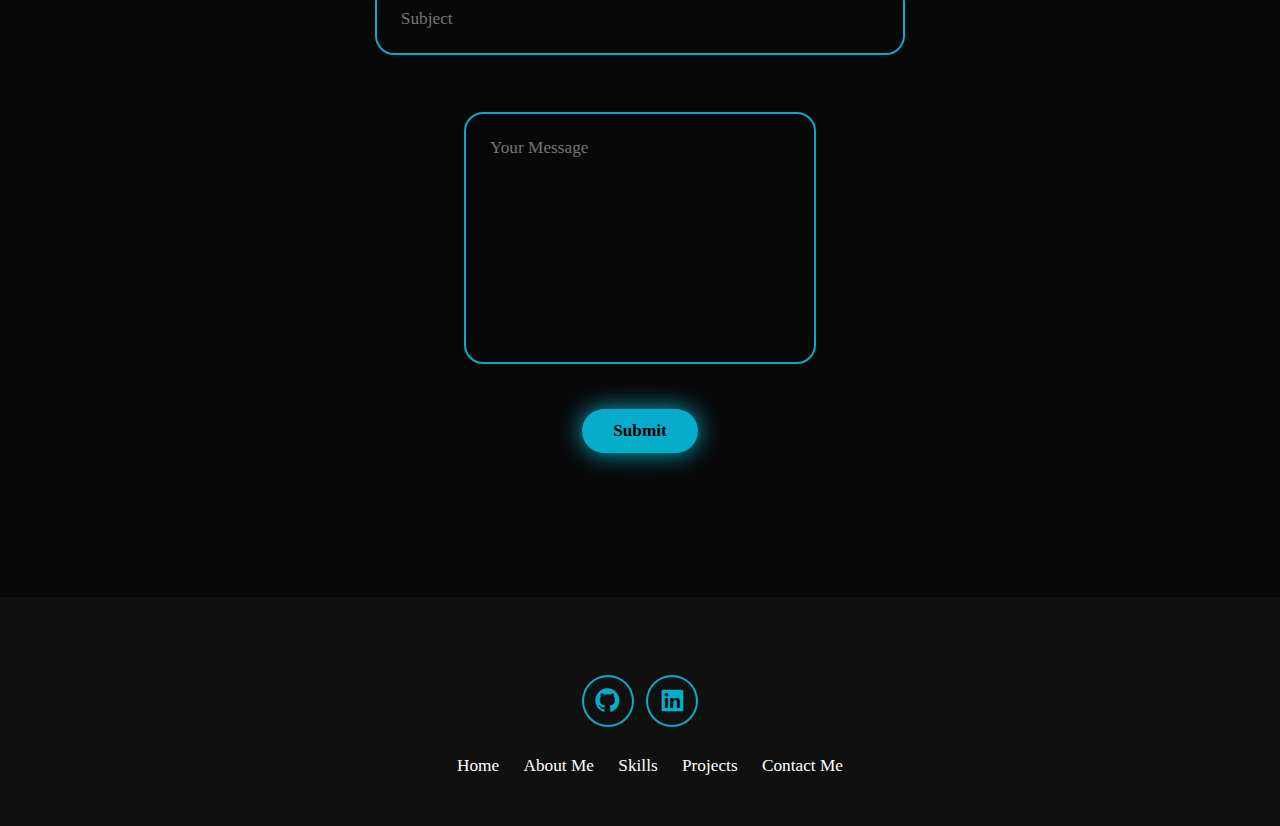
==== commit cae4c852: "feat: added content to "portfolio"" ====
--- a/index.html
+++ b/index.html
@@ -176,14 +176,14 @@
 
           <h3>Portfolio</h3>
           <p>
-            Capicola pig tenderloin short loin shoulder fatback. Bresaola
-            hamburger landjaeger corned beef, meatloaf beef ribs kevin shoulder
-            fatback pastrami turducken venison salami alcatra chislic. Ground
-            round chicken jowl tail pork loin rump porchetta, capicola filet
-            mignon frankfurter fatback leberkas chislic. Landjaeger chuck jowl
-            ribeye tail ground round. Buffalo bresaola tri-tip rump. Jerky
-            corned beef capicola boudin flank shank sirloin, beef tail alcatra
-            frankfurter cow strip steak. Turkey bacon doner tenderloin.
+            As one of the tasks of my training, I created this portfolio. It
+            allowed me to gain my first experience with HTML, CSS and
+            JavaScript. The basis of this website was written and subdivided
+            using HTML. For the design I decided to use the variety of functions
+            of CSS, mostly I used flexbox in combination with hover effects,
+            rounding and color combinations. Finally I used JavaScript to bring
+            the buttons to life, the contact form for example, automatically
+            creates a new entry in a Google Sheet for each submit.
           </p>
         </div>
       </div>
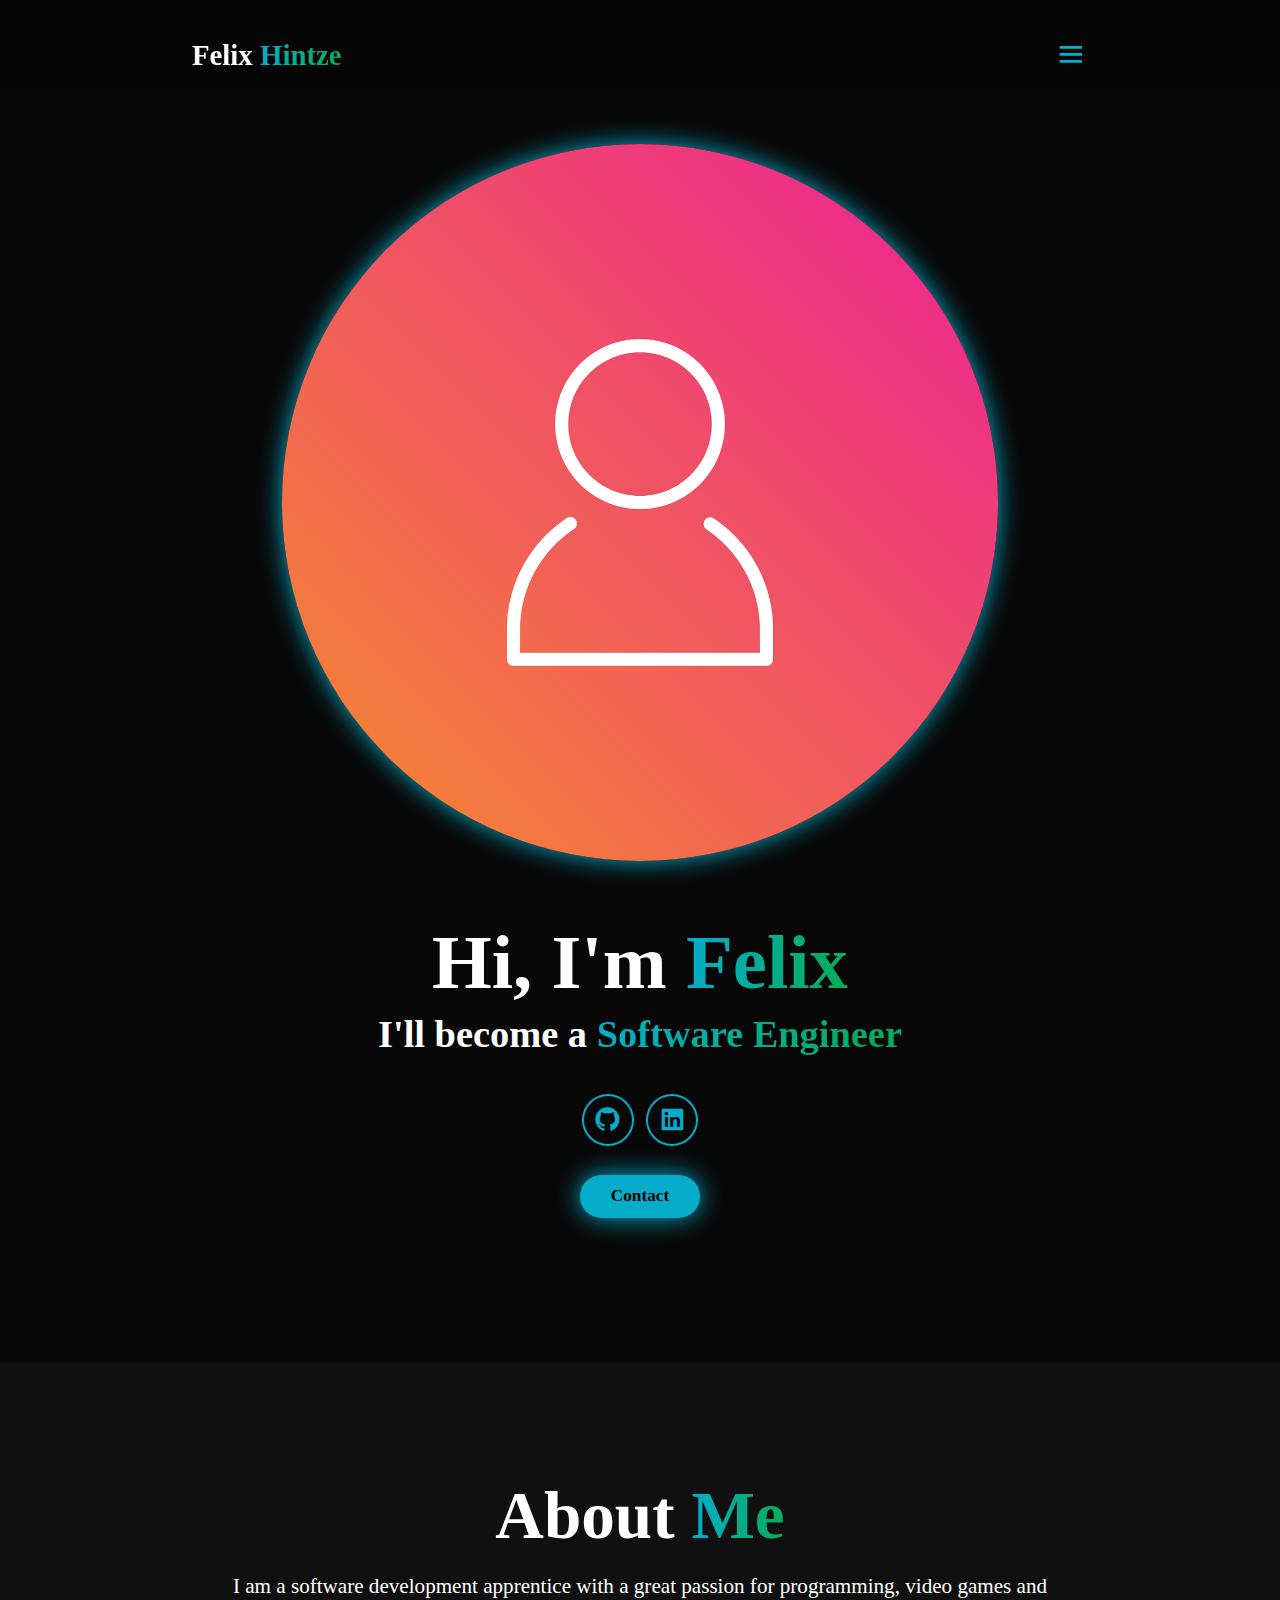
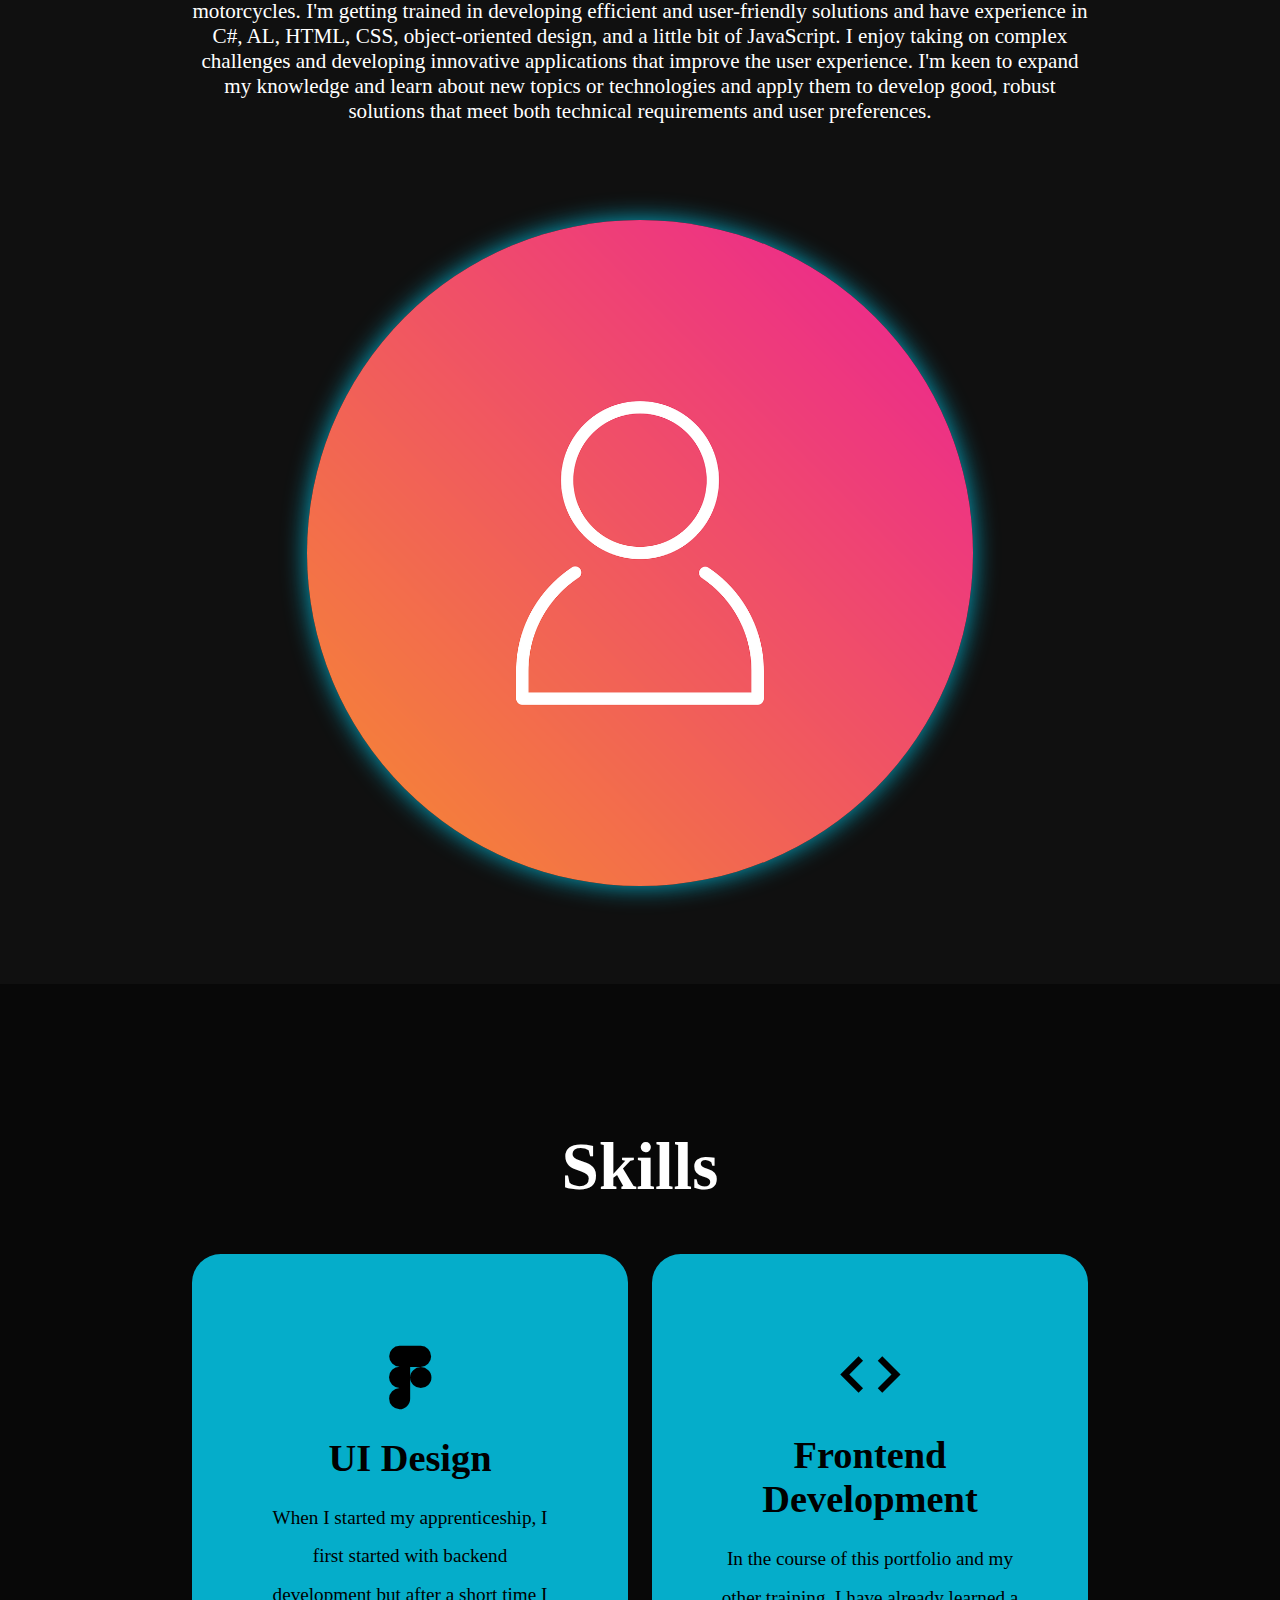
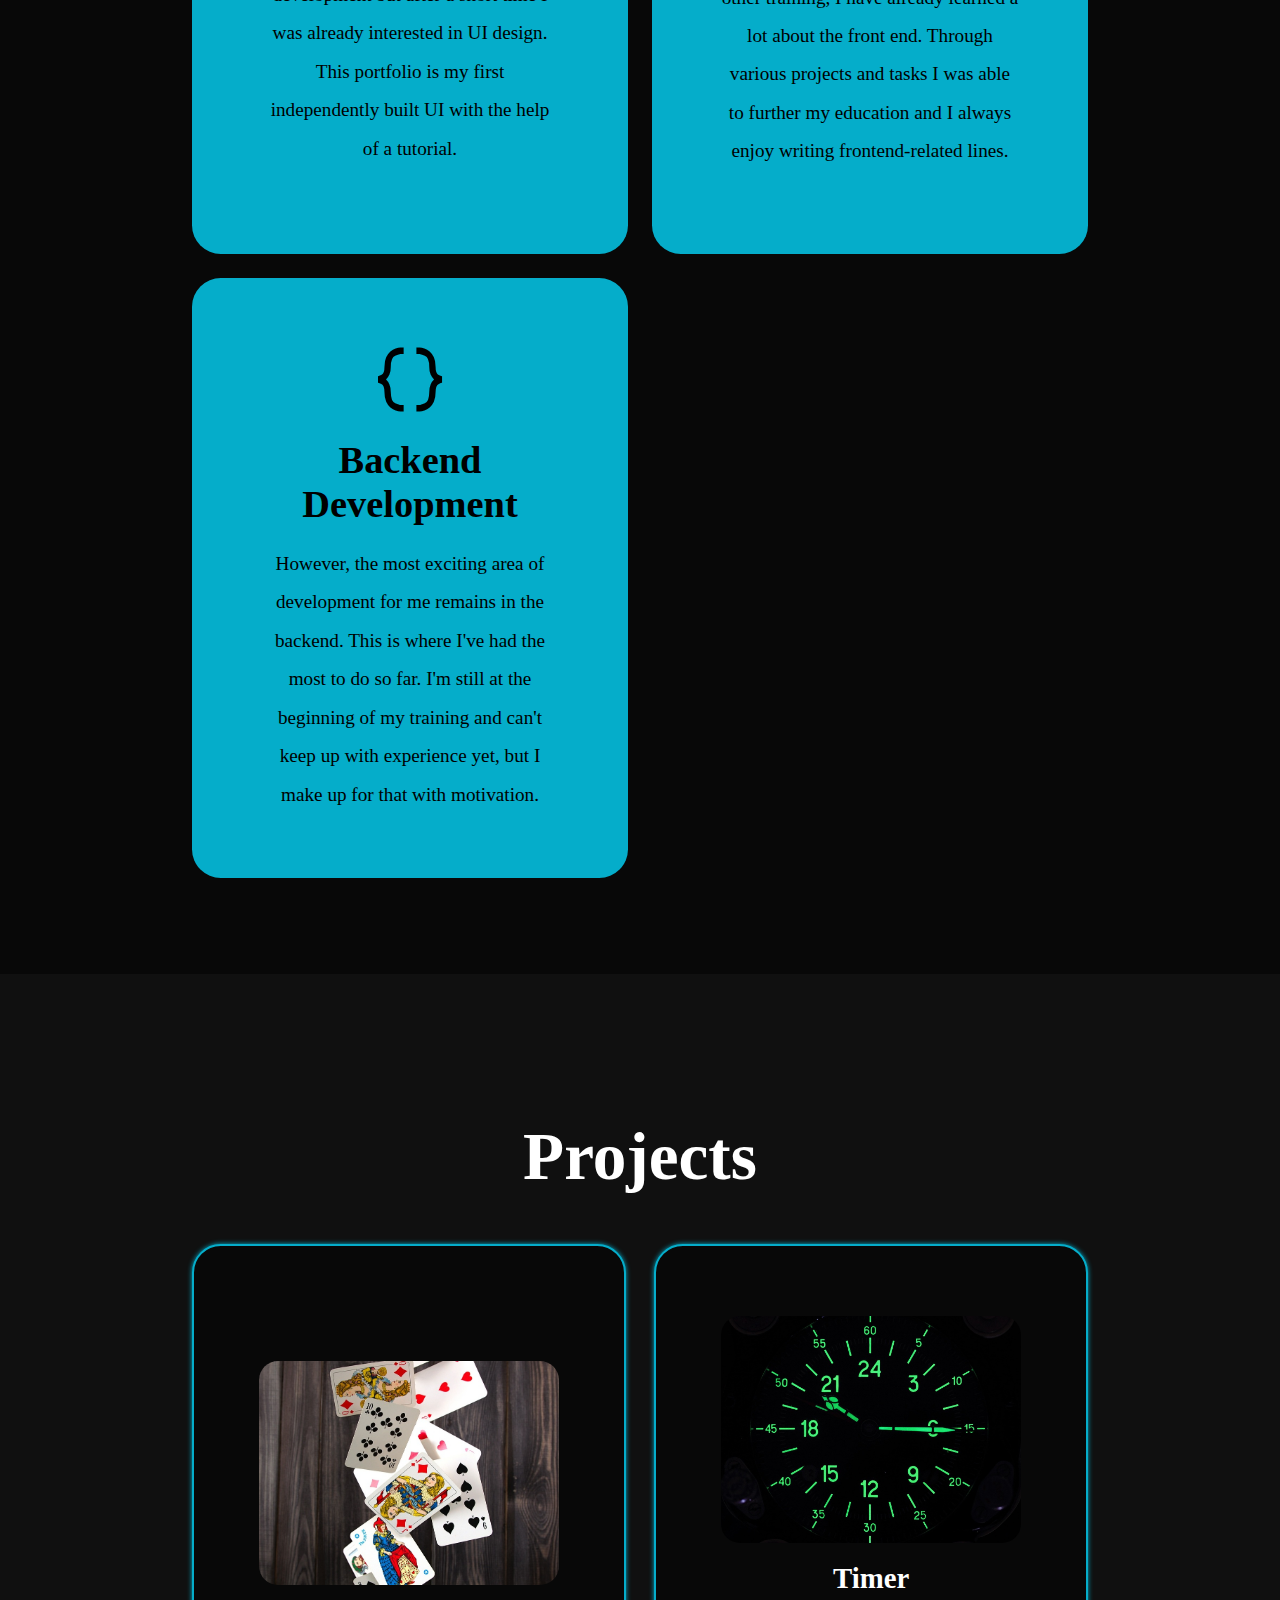
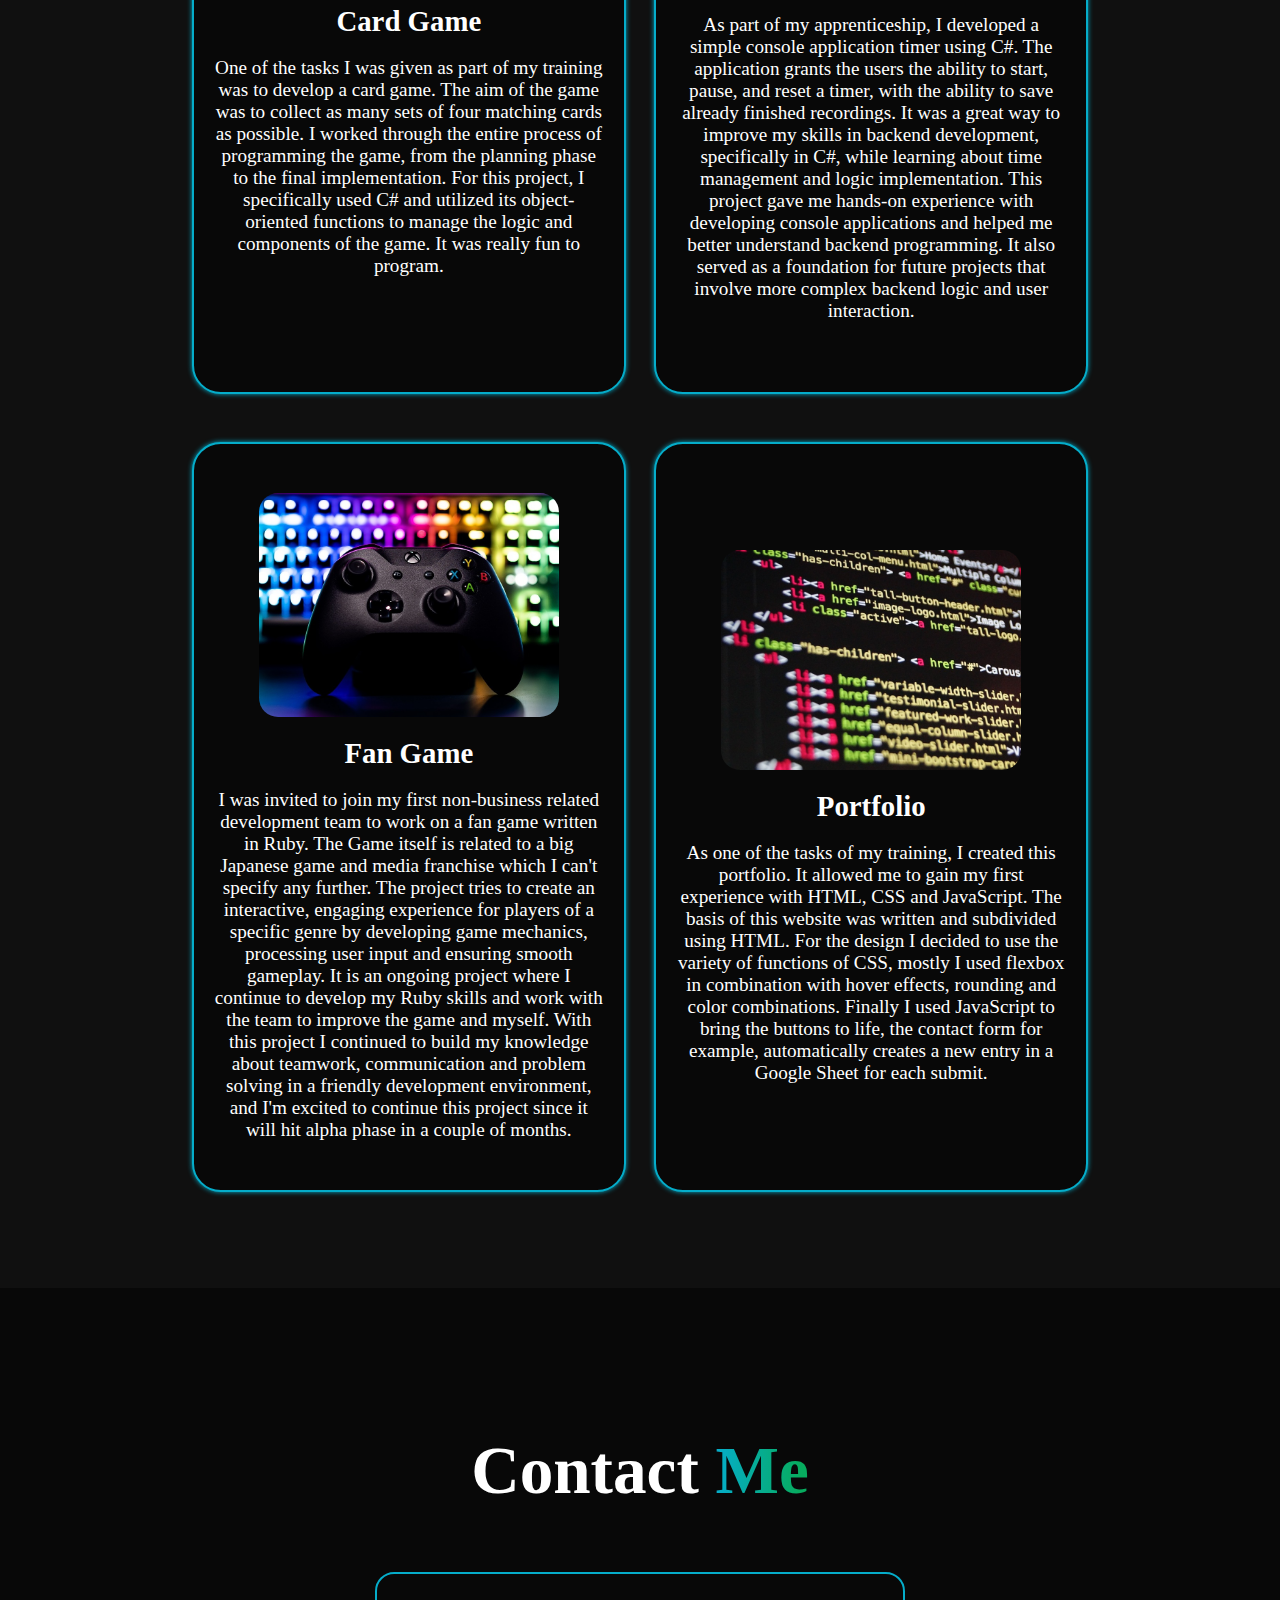
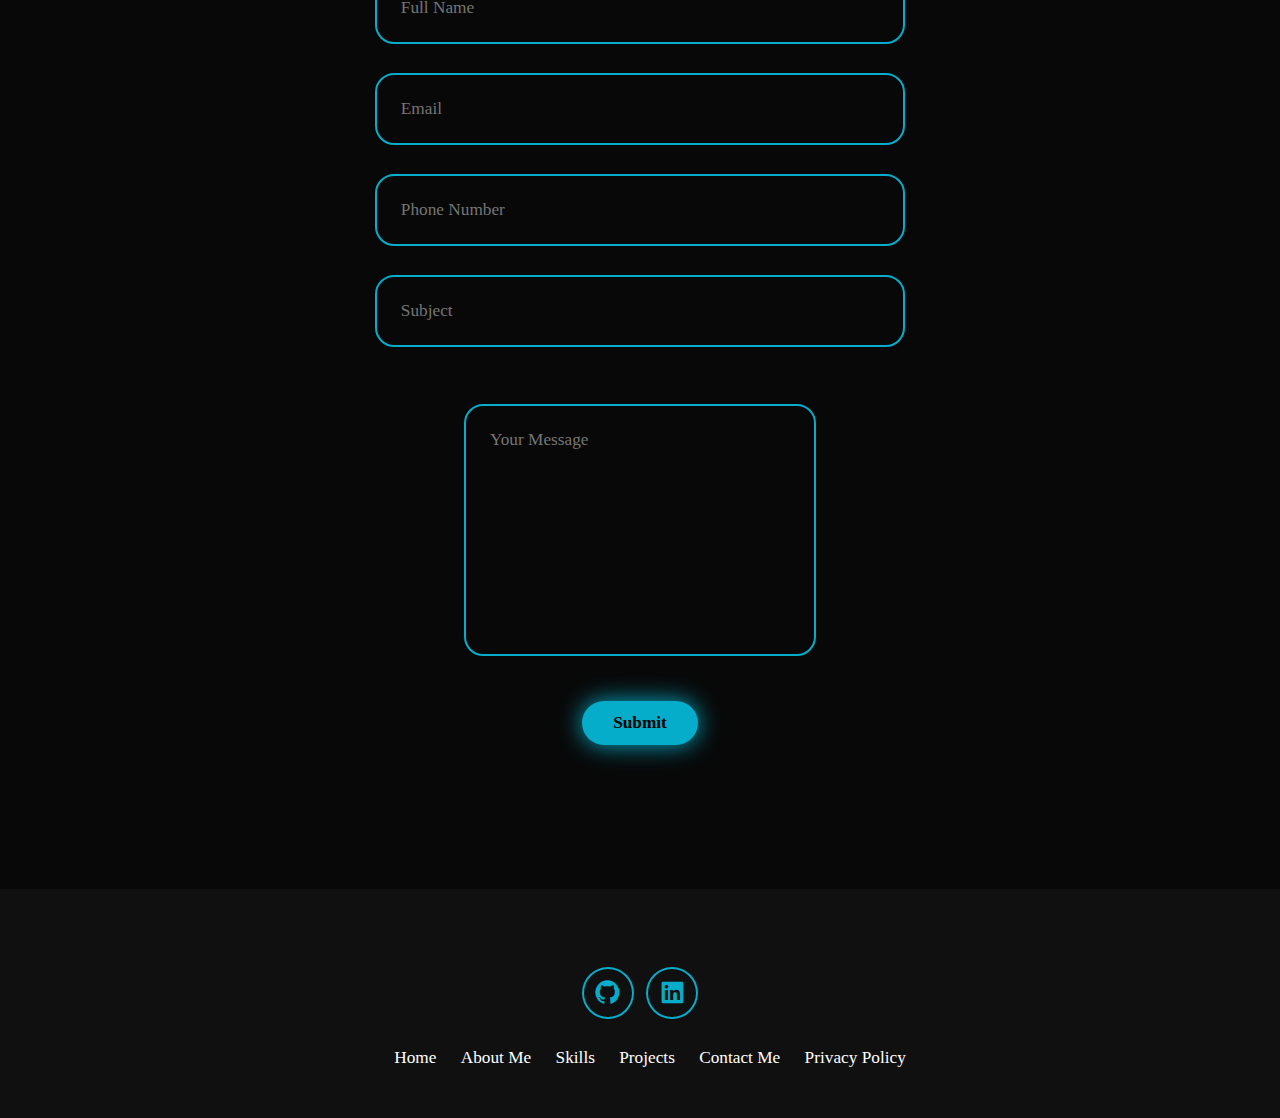
==== commit fb7fb11a: "feat: added privacy policy in footer" ====
--- a/index.html
+++ b/index.html
@@ -252,6 +252,11 @@
         <li>
           <a href="#contact">Contact Me</a>
         </li>
+        <li>
+          <a href="https://fhintze-netik.github.io/privacypolicy.html"
+            >Privacy Policy</a
+          >
+        </li>
       </ul>
     </footer>
 
--- a/style.css
+++ b/style.css
@@ -306,7 +306,7 @@
  display: grid;
  grid-template-columns: repeat(auto-fit, minmax(300px, 1fr));
  align-items: center;
- gap: 2.5rem; 
+ gap: 2.5rem;
 }
 .skills-box
 {
@@ -334,7 +334,7 @@
   text-align: center;
   justify-content: center;
   align-items: center;
-  padding: 5rem;
+  padding: 5vw;
 }
 .skills-info h4
 {
@@ -343,9 +343,9 @@
 }
 .skills-info p
 {
-  font-size: 1.6rem;
-  font-weight: 400;
-  line-height: 2.5;
+  font-size: 2rem;
+  font-weight: 300;
+  line-height: 2;
 }
 .skills-info i
 {
@@ -364,6 +364,7 @@
   display: grid;
   grid-template-columns: repeat(auto-fit, minmax(350px, 1fr));
   place-items: center;
+  justify-content: center;
   gap: 3rem;
   row-gap: 5rem;
 }
@@ -383,6 +384,7 @@
   cursor: pointer;
   box-shadow: 0 0 5px var(--main-color);
   transition: 0.3s ease;
+  height: 750px;
 }
 .project-card:hover
 {
@@ -402,7 +404,7 @@
 }
 .project-card p
 {
-  font-size: 1.6rem;
+  font-size: 2rem;
 }
 
 /*---Project-Content------------------------------------------*/
@@ -480,6 +482,40 @@
 }
 
 /*---Footer------------------------------------------*/
+
+/*---Privcacy------------------------------------------*/
+.privacy-box
+  {
+    display: flex;
+    flex-direction: column;
+    align-items: center;
+    justify-content: center;
+    text-align: center;
+    background-color: var(--bg-color);
+    border: 2px solid var(--main-color);
+    border-radius: 3rem;
+    gap: 2rem;
+    padding: 5rem 2rem;
+    overflow: hidden;
+    box-shadow: 0 0 5px var(--main-color);
+    height: 750px;
+}
+.privacy-info{
+  display: flex;
+  flex-direction: column;
+  gap: 2rem;
+}
+.privacy-info h2{
+  display: flex;
+  justify-content: center;
+  text-align: center;
+  font-size: 5rem;
+}
+.privacy-info p
+{
+  font-size: 3.5rem;
+}
+/*---Privacy------------------------------------------*/
 
 /*---Media------------------------------------------*/
 
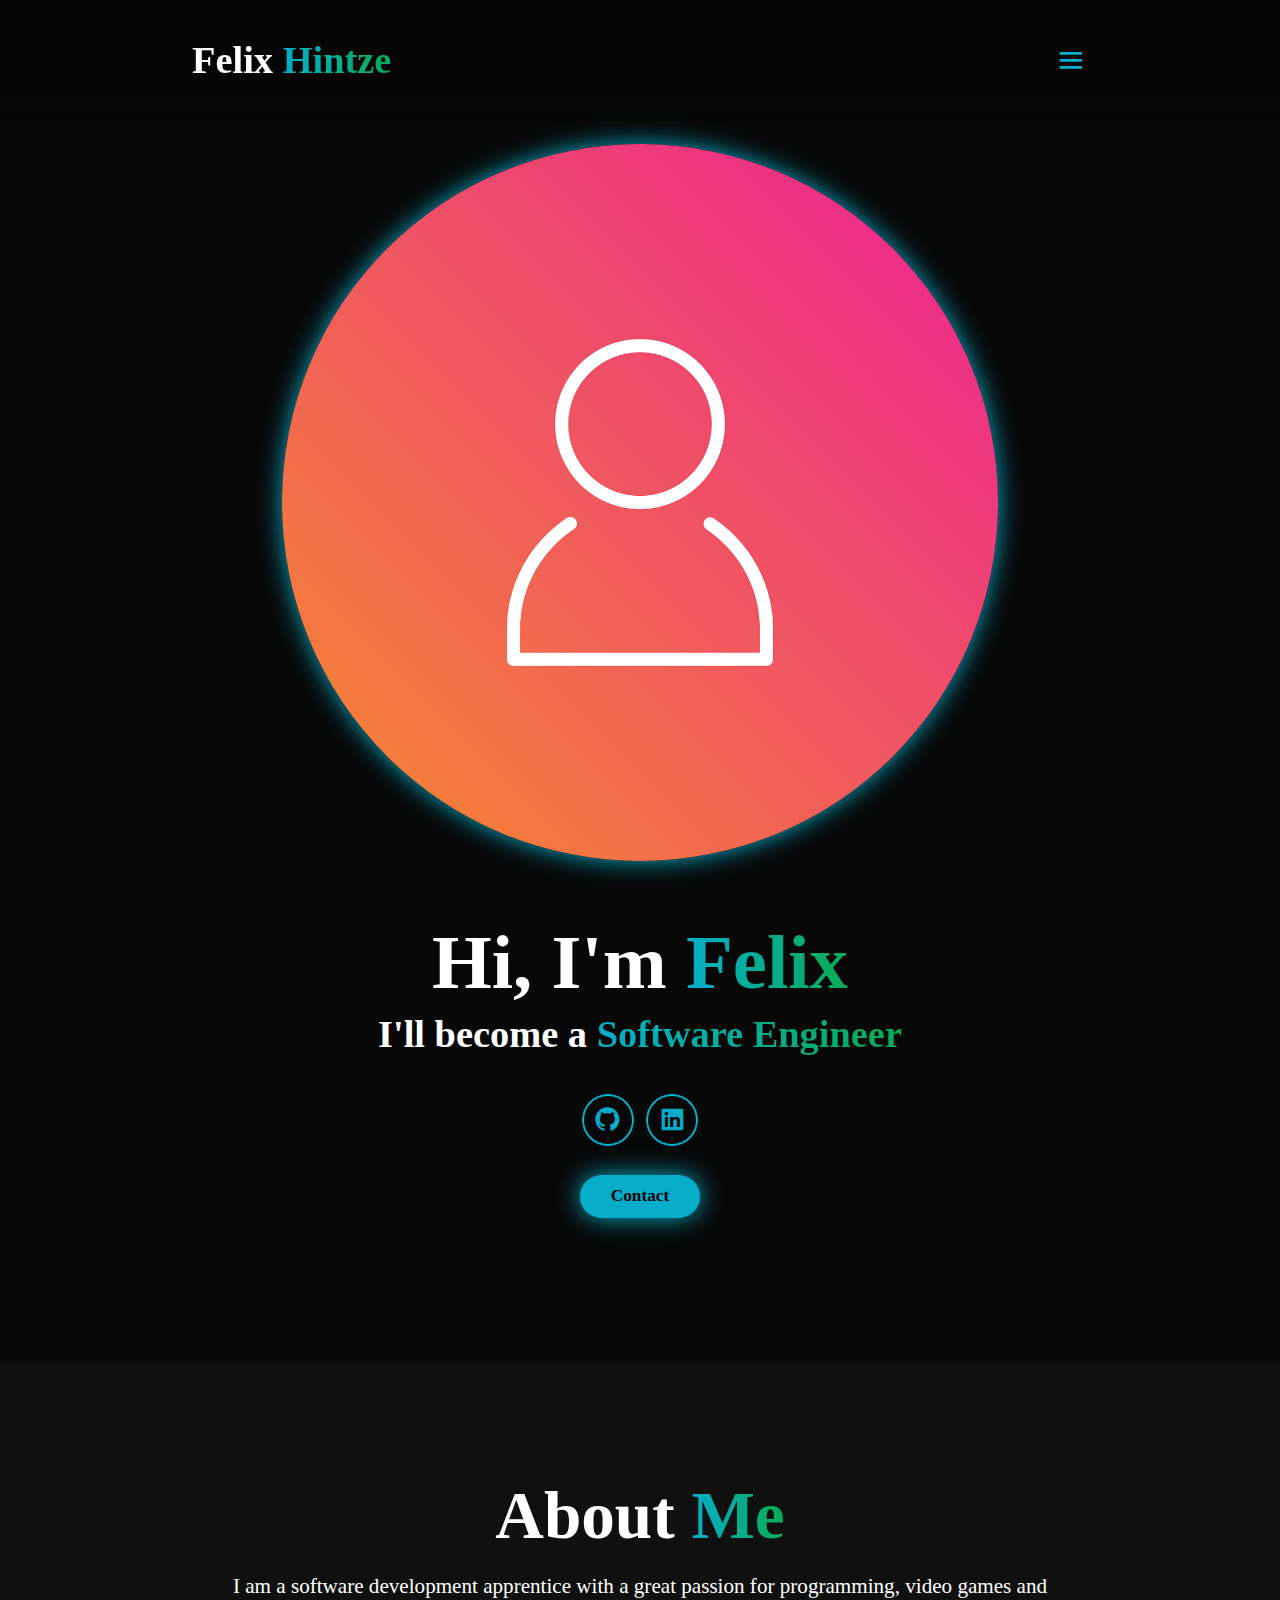
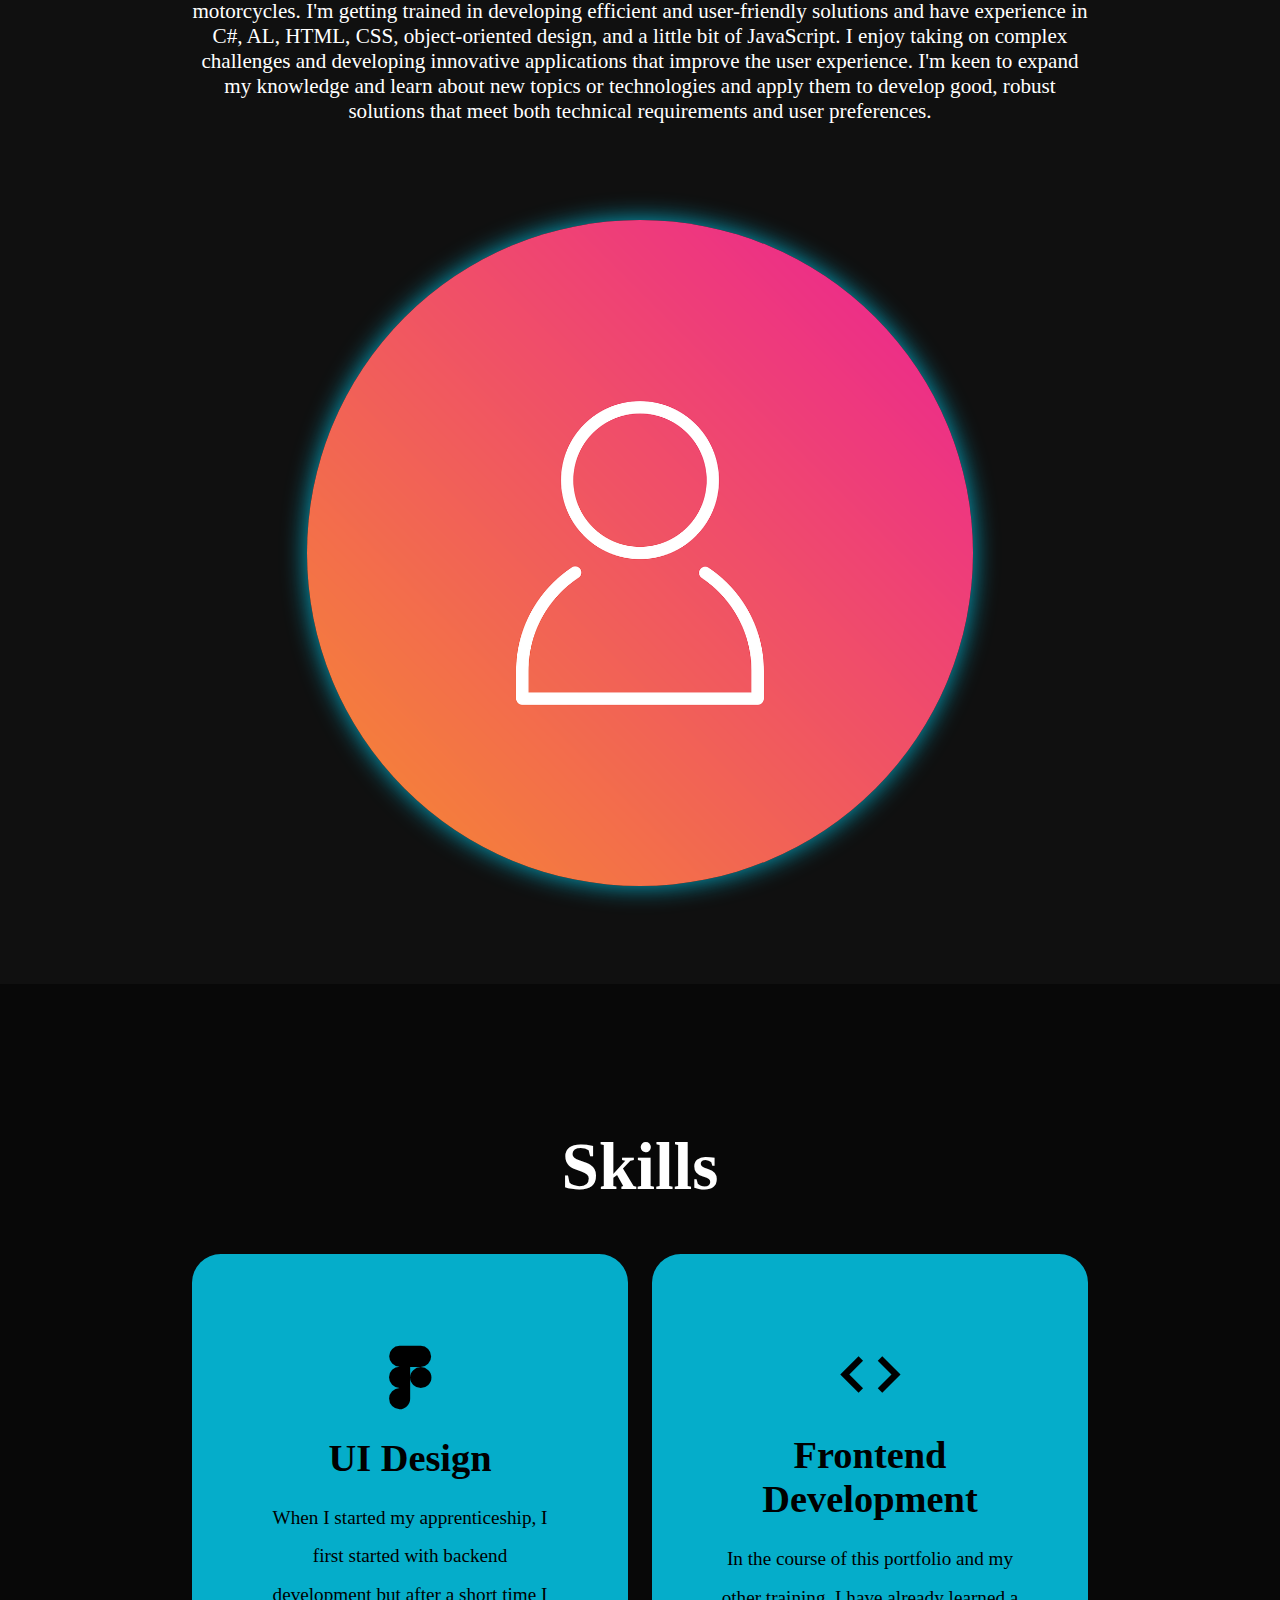
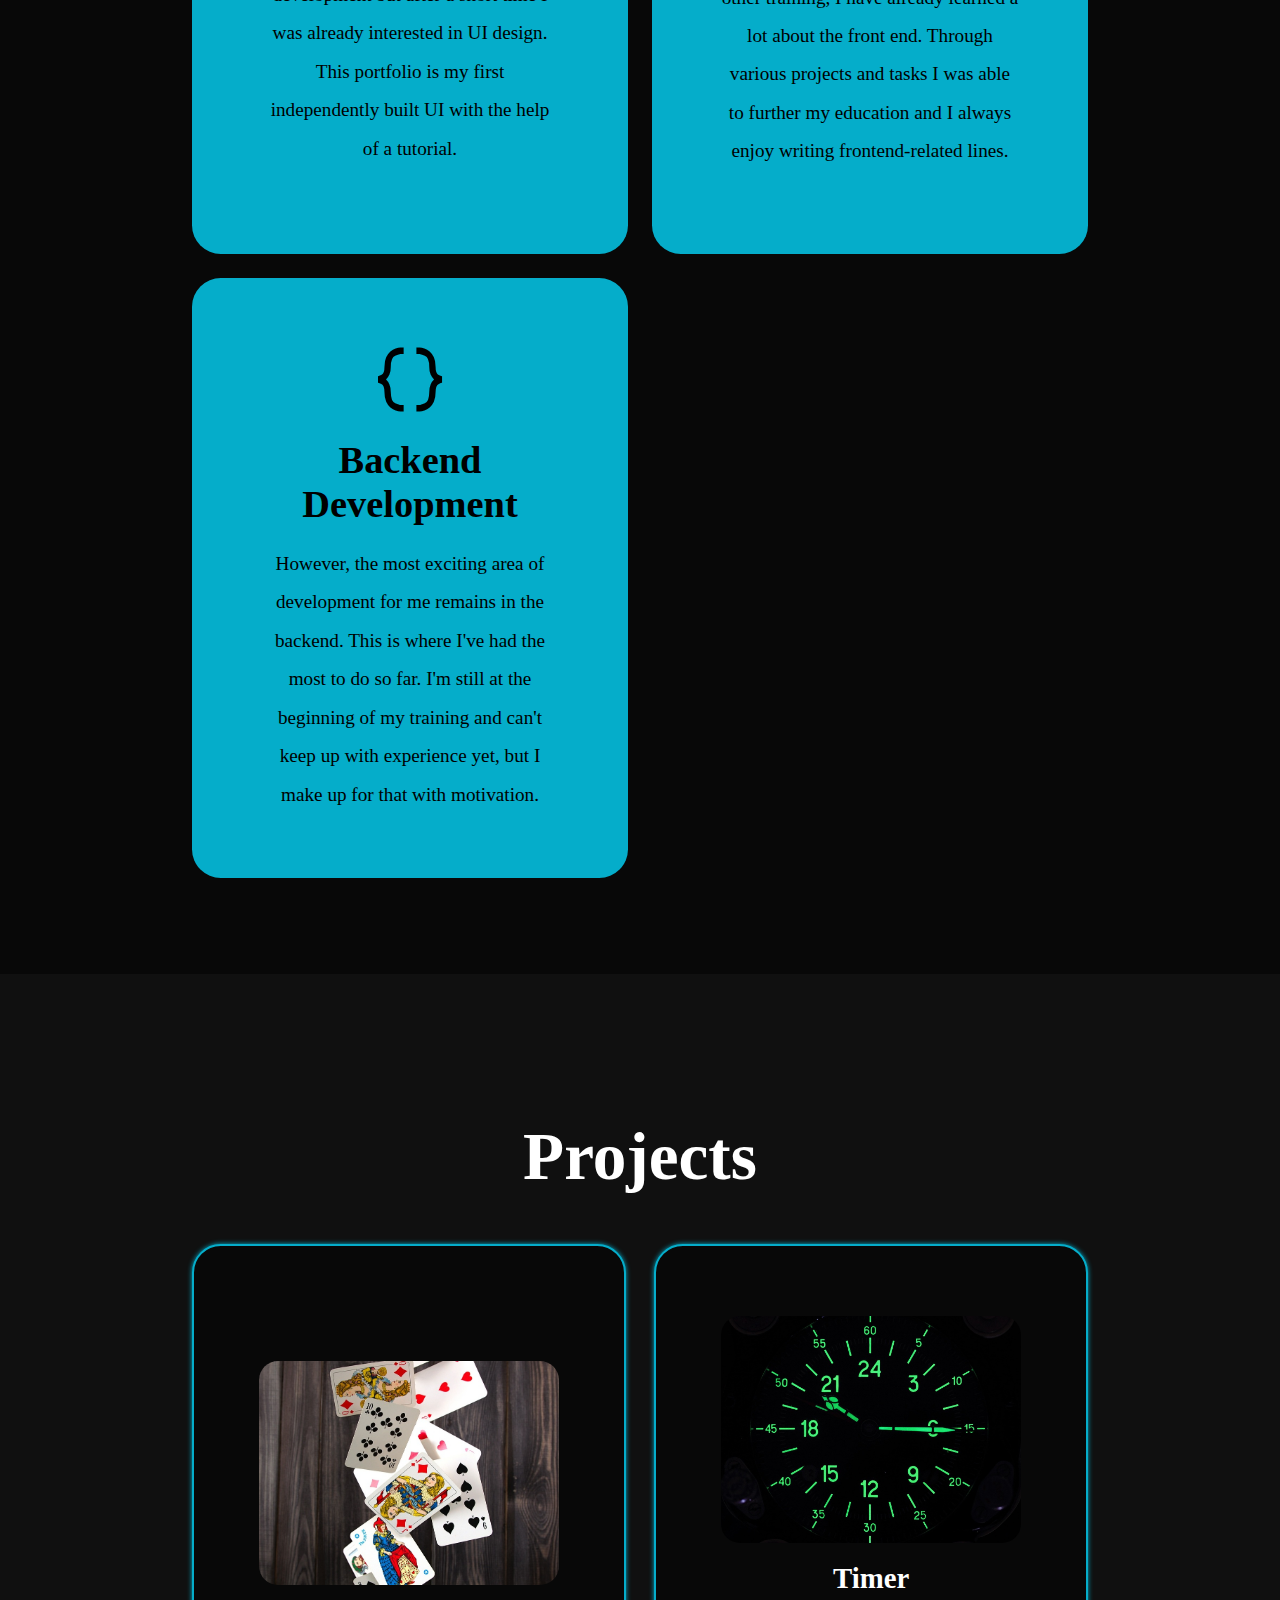
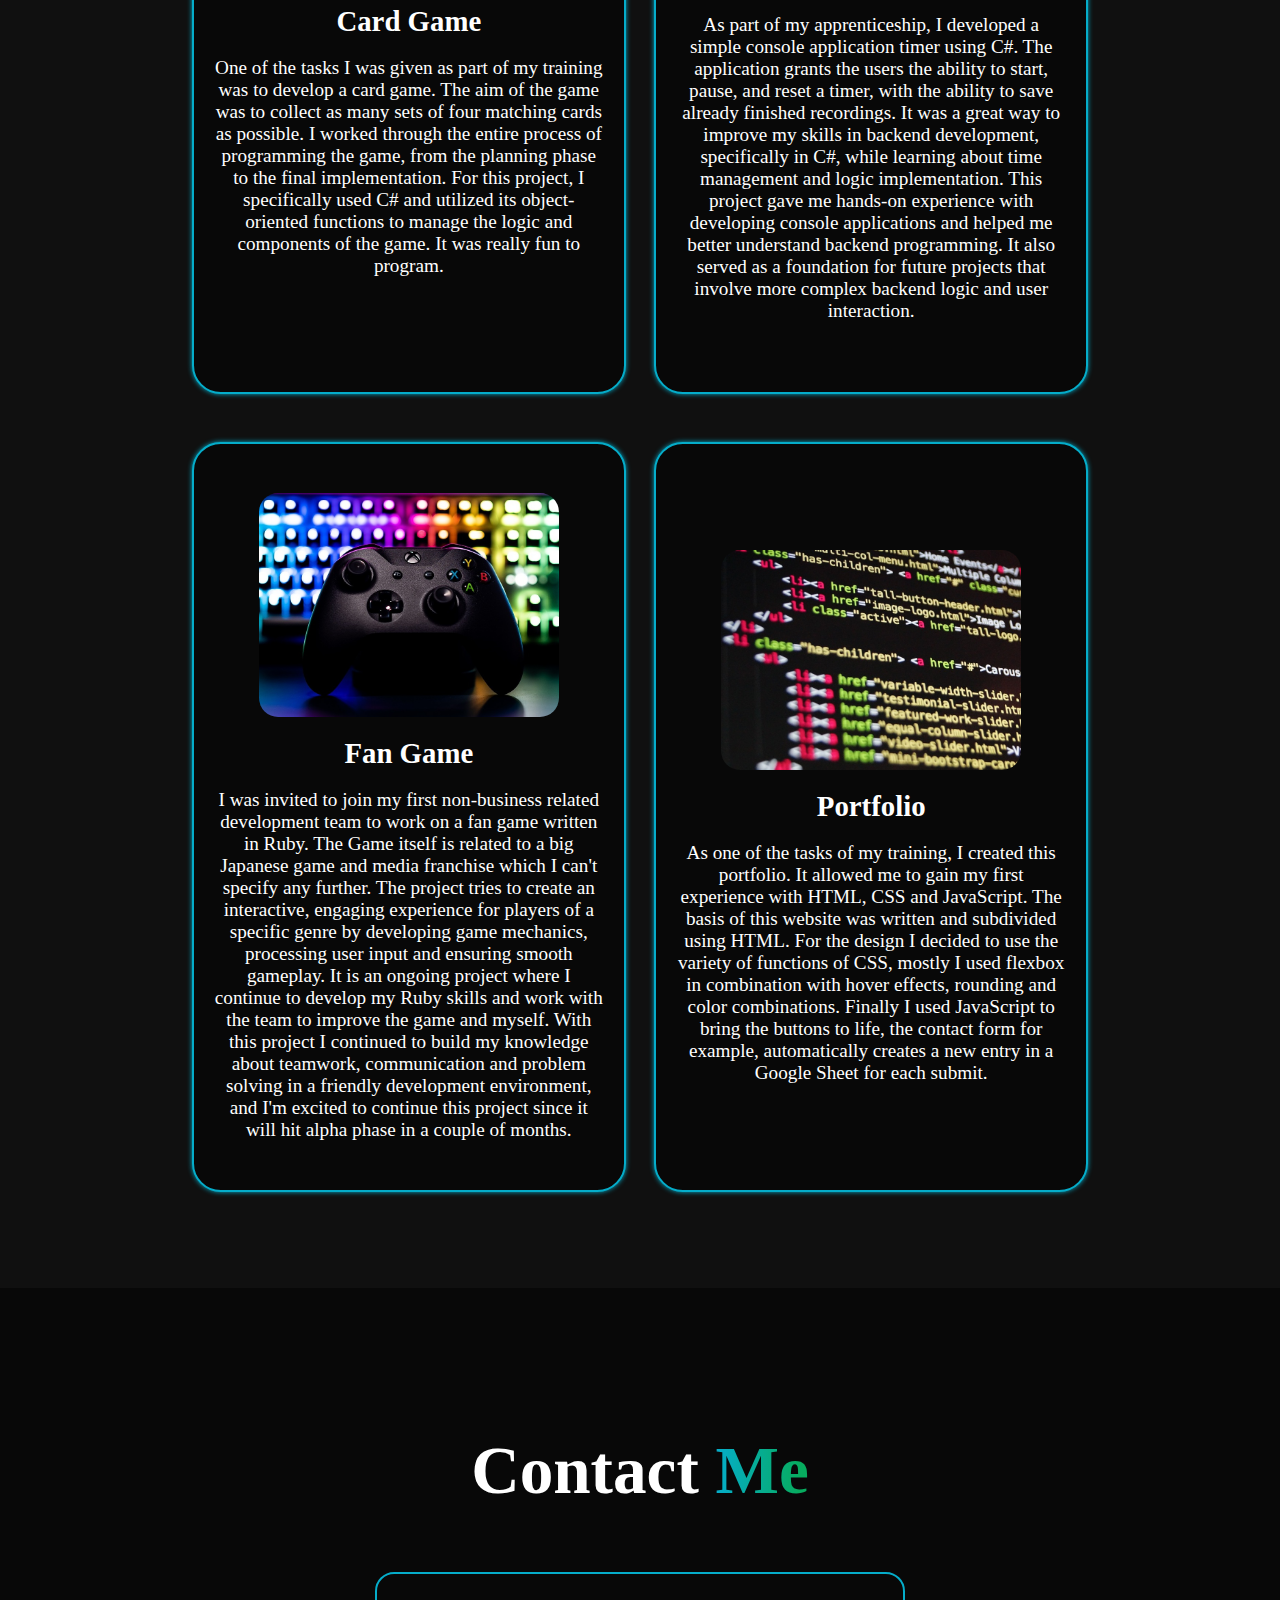
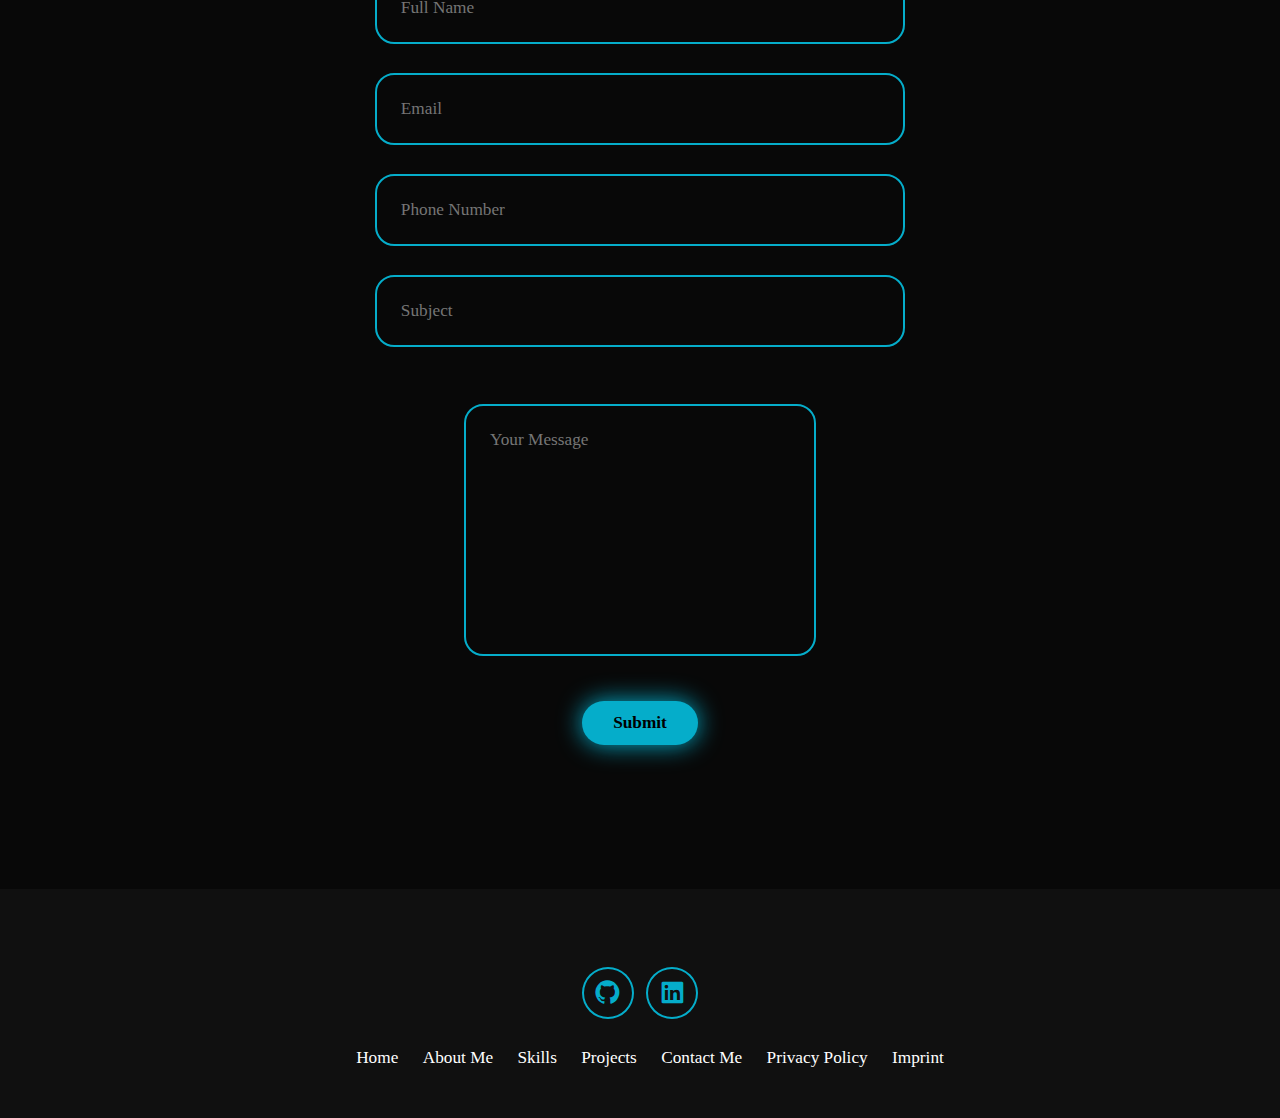
==== commit f695d292: "fix: added imprint to footer" ====
--- a/index.html
+++ b/index.html
@@ -257,6 +257,9 @@
             >Privacy Policy</a
           >
         </li>
+        <li>
+          <a href="https://fhintze-netik.github.io/imprint.html">Imprint</a>
+        </li>
       </ul>
     </footer>
 
--- a/style.css
+++ b/style.css
@@ -46,7 +46,7 @@
 }
 .logo
 {
-  font-size: 3rem;
+  font-size: 4rem;
   color: var(--text-color);
   font-weight: 800;
   cursor: pointer;
@@ -68,7 +68,7 @@
 }
 .navbar a
 {
-  font-size: 1.8rem;
+  font-size: 2.5rem;
   color: var(--text-color);
   margin-left: 4rem;
   font-weight: 500;
@@ -498,7 +498,9 @@
     padding: 5rem 2rem;
     overflow: hidden;
     box-shadow: 0 0 5px var(--main-color);
-    height: 750px;
+    height: fit-content;
+    margin-top: 10vh;
+    width: fit-content;
 }
 .privacy-info{
   display: flex;
@@ -516,6 +518,43 @@
   font-size: 3.5rem;
 }
 /*---Privacy------------------------------------------*/
+
+/*---Imprint------------------------------------------*/
+
+.imprint-box
+  {
+    display: flex;
+    flex-direction: column;
+    align-items: center;
+    justify-content: center;
+    text-align: center;
+    background-color: var(--bg-color);
+    border: 2px solid var(--main-color);
+    border-radius: 3rem;
+    gap: 2rem;
+    padding: 5rem 2rem;
+    overflow: hidden;
+    box-shadow: 0 0 5px var(--main-color);
+    height: 70vh;
+    margin-top: 10vh;
+}
+.imprint-info{
+  display: flex;
+  flex-direction: column;
+  gap: 2rem;
+}
+.imprint-info h2{
+  display: flex;
+  justify-content: center;
+  text-align: center;
+  font-size: 5rem;
+}
+.imprint-info p
+{
+  font-size: 3.5rem;
+}
+
+/*---Imprint------------------------------------------*/
 
 /*---Media------------------------------------------*/
 
@@ -590,5 +629,4 @@
     flex-direction: column;
   }
 }
-
 /*---Media------------------------------------------*/